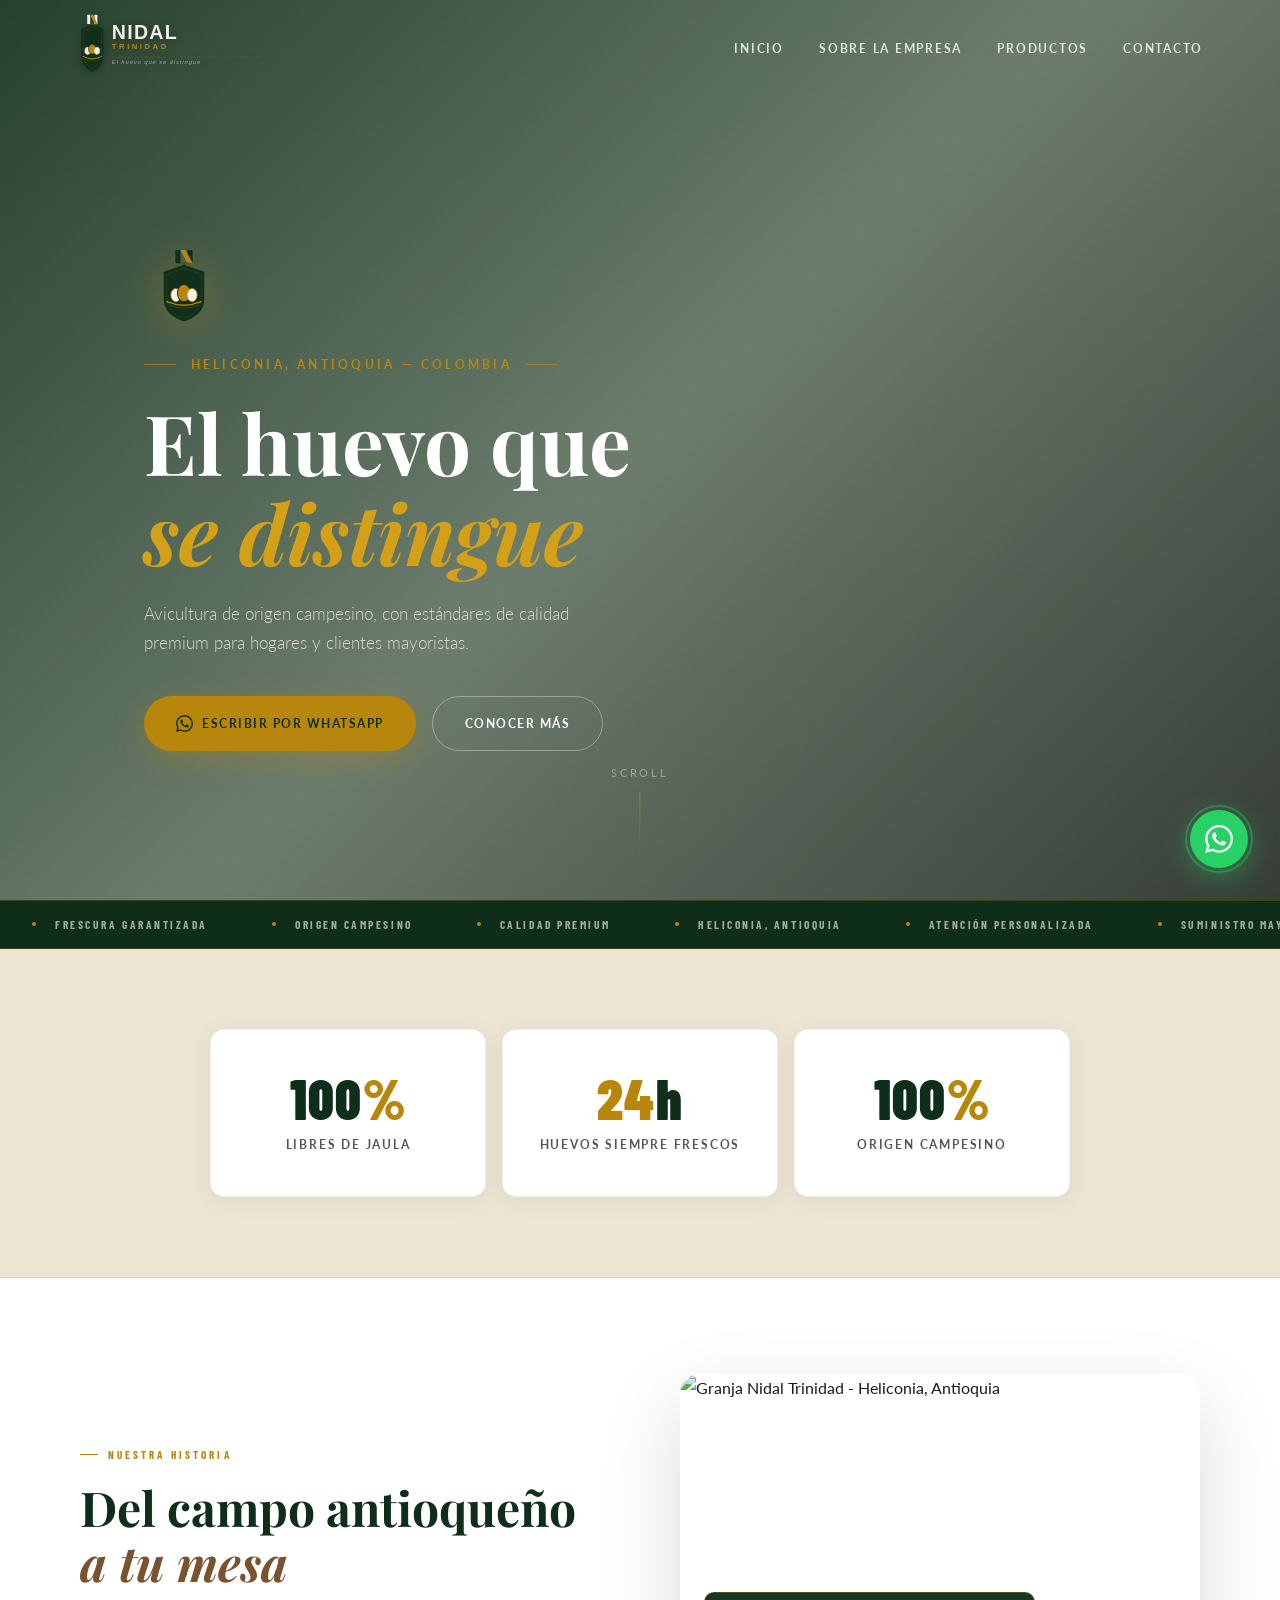
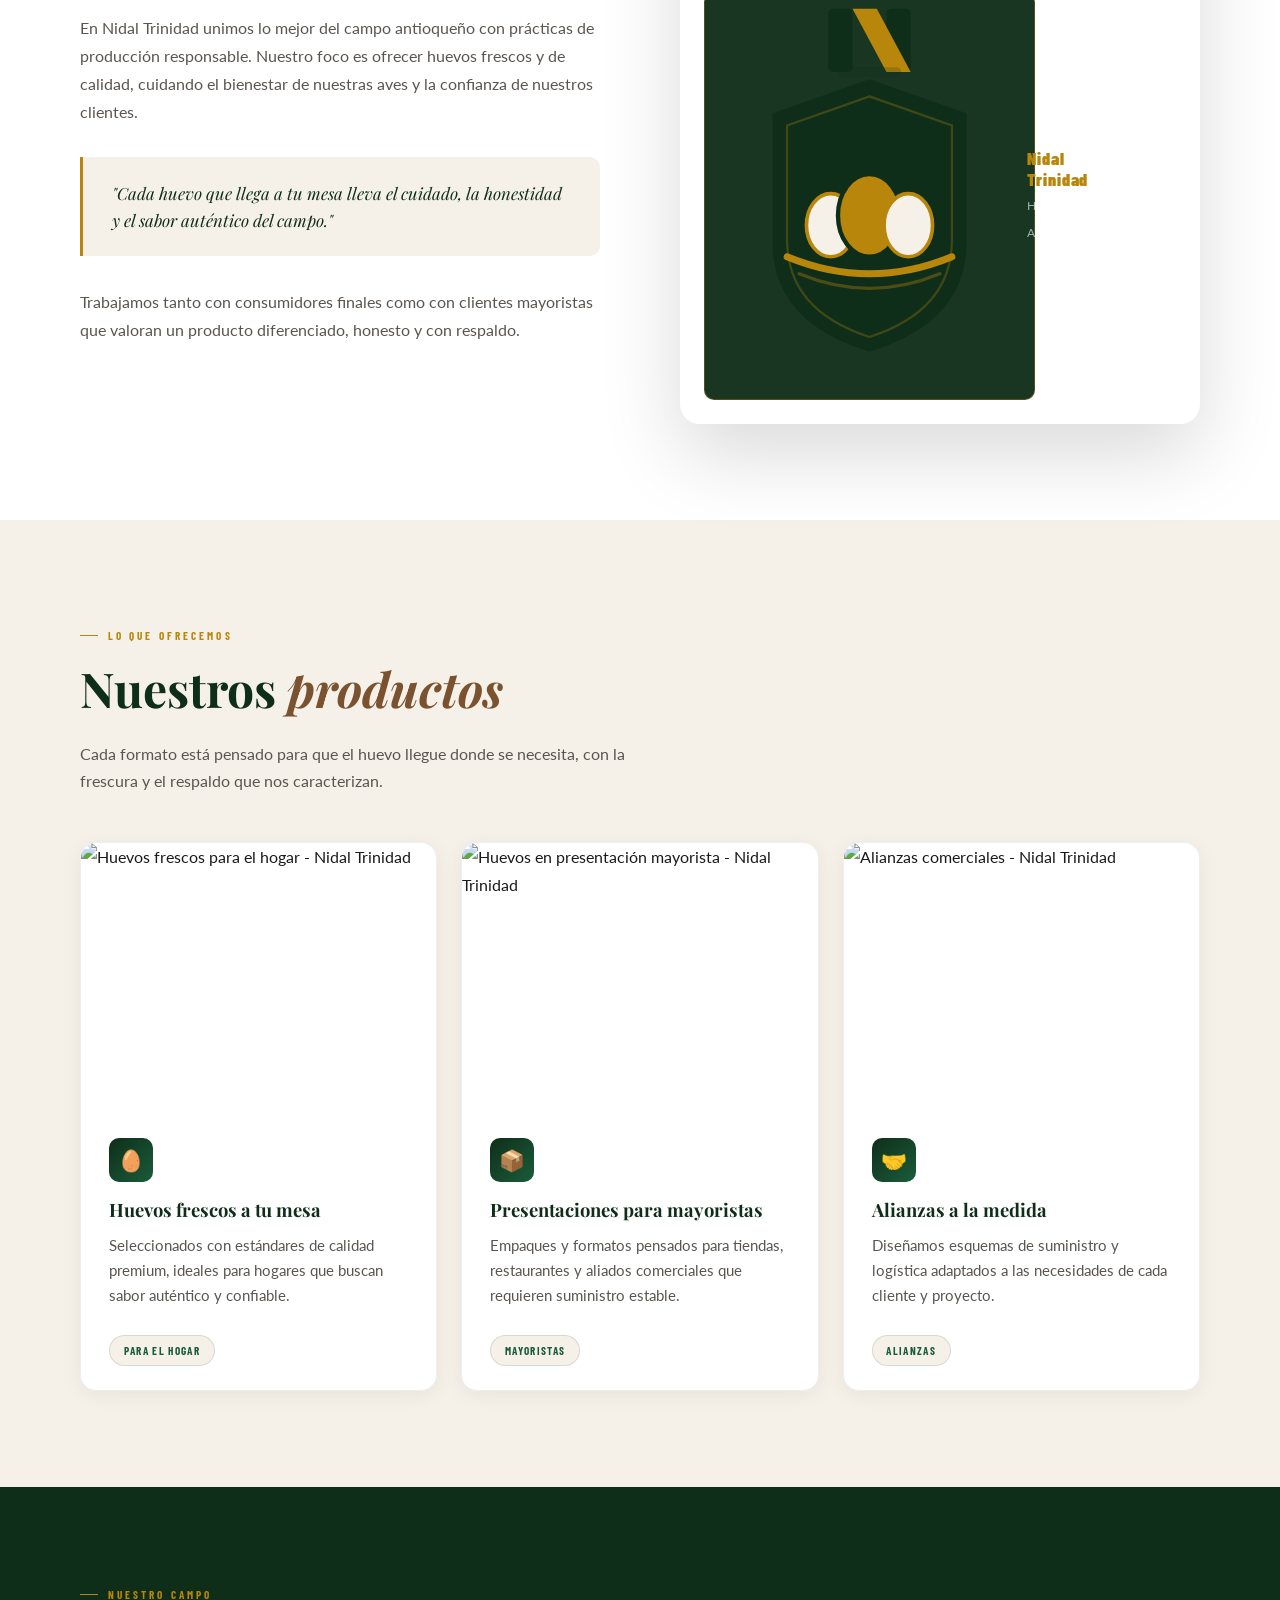
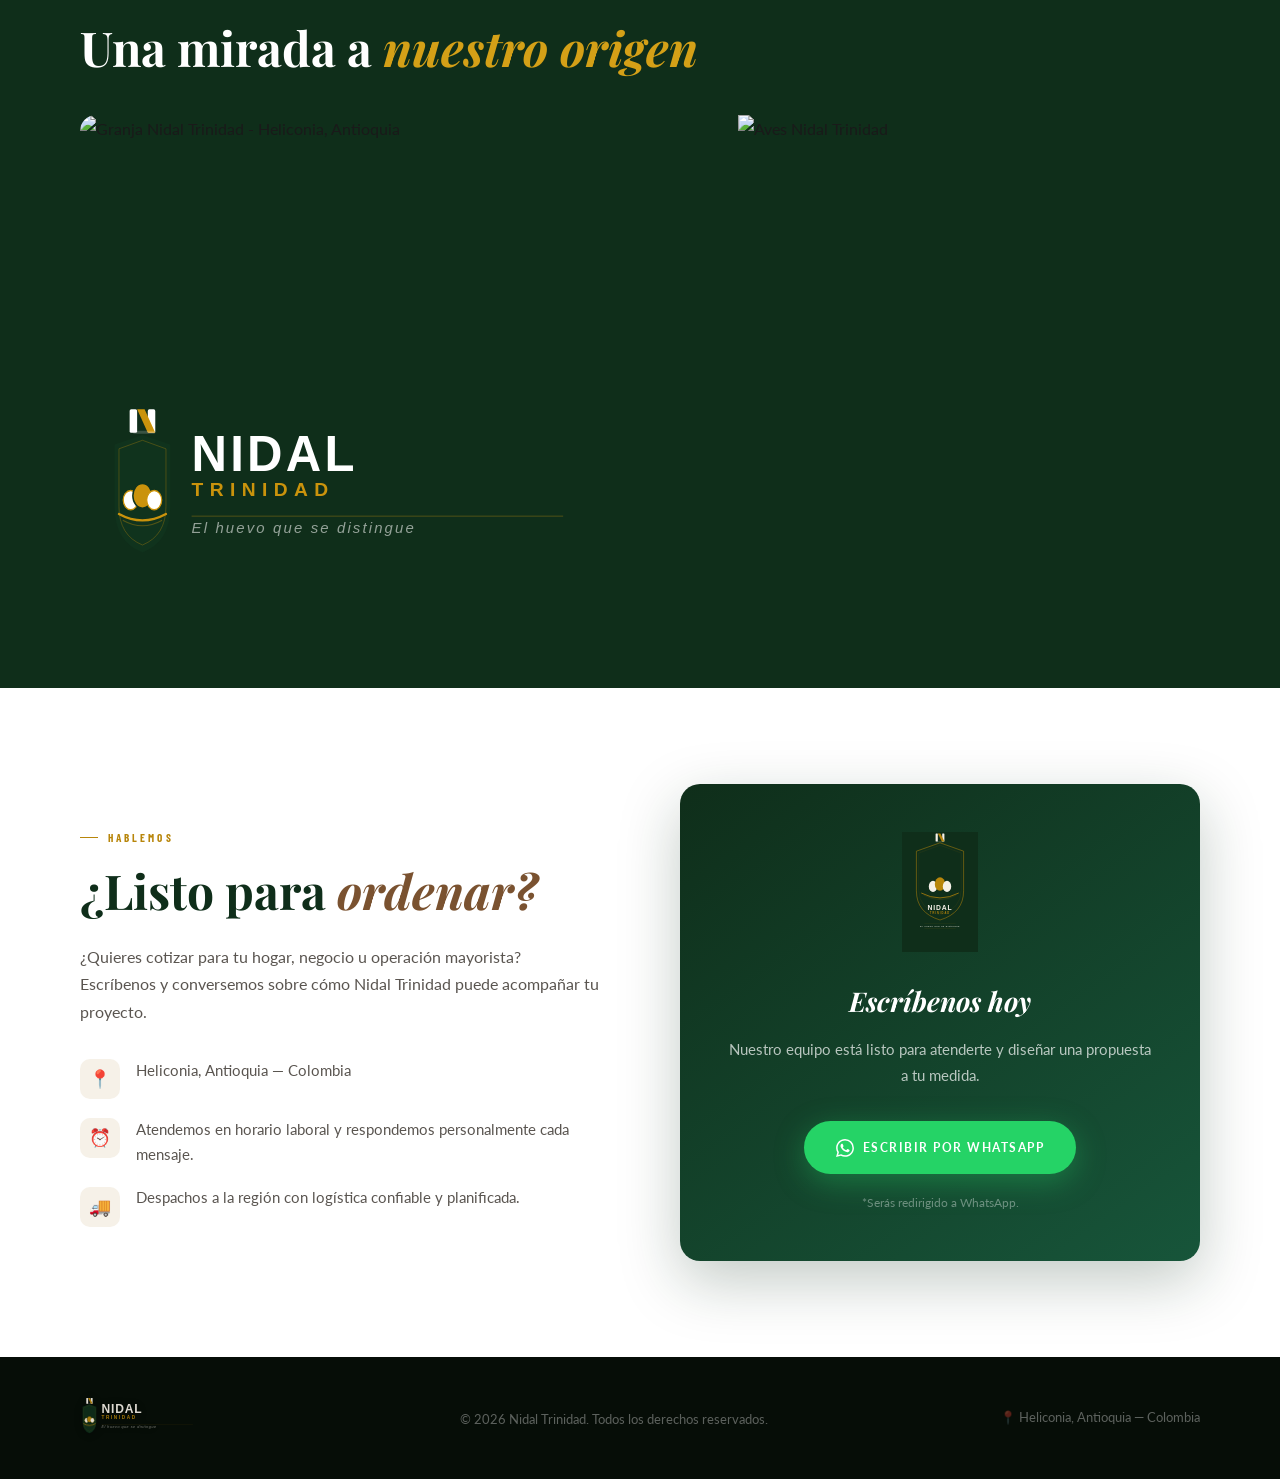
==== index.html @ 1aeda41d "Add files via upload" ====
<!DOCTYPE html>
<html lang="es">
<head>
  <meta charset="UTF-8" />
  <meta name="viewport" content="width=device-width, initial-scale=1.0" />
  <title>Nidal Trinidad — El huevo que se distingue</title>
  <link rel="icon" href="images/favicon.svg" type="image/svg+xml" />
  <link rel="preconnect" href="https://fonts.googleapis.com">
  <link rel="preconnect" href="https://fonts.gstatic.com" crossorigin>
  <link href="https://fonts.googleapis.com/css2?family=Barlow+Condensed:ital,wght@0,400;0,600;0,900;1,400&family=Playfair+Display:ital,wght@0,400;0,600;0,700;1,400;1,600&family=Lato:ital,wght@0,300;0,400;0,700;1,300&display=swap" rel="stylesheet">
  <link rel="stylesheet" href="styles.css" />
</head>
<body>

<!-- MOBILE MENU -->
<div class="mobile-menu" id="mobileMenu">
  <img src="images/logo-nav.svg" alt="Nidal Trinidad" class="mobile-logo" />
  <a href="#inicio" onclick="closeMobile()">Inicio</a>
  <a href="#sobre" onclick="closeMobile()">Nosotros</a>
  <a href="#productos" onclick="closeMobile()">Productos</a>
  <a href="#contacto" onclick="closeMobile()">Contacto</a>
</div>

<!-- NAVBAR -->
<nav class="nav" id="navbar">
  <a href="#inicio" class="logo-link">
    <!-- CAMBIO 1: logo más grande en navbar -->
    <img src="images/logo-nav.svg" alt="Nidal Trinidad" class="logo-img" />
  </a>
  <ul class="nav-links">
    <li><a href="#inicio">Inicio</a></li>
    <li><a href="#sobre">Sobre la empresa</a></li>
    <li><a href="#productos">Productos</a></li>
    <li><a href="#contacto">Contacto</a></li>
  </ul>
  <button class="hamburger" id="hamburger" onclick="toggleMobile()">
    <span></span><span></span><span></span>
  </button>
</nav>

<!-- HERO -->
<section id="inicio" class="hero">
  <div class="hero-bg" id="heroBg"></div>
  <div class="hero-overlay"></div>
  <div class="hero-content">
    <div class="hero-shield">
      <img src="images/logo-icono.svg" alt="Escudo Nidal Trinidad" class="hero-shield-img" />
    </div>
    <div class="hero-eyebrow">
      <span class="eyebrow-line"></span>
      Heliconia, Antioquia — Colombia
      <span class="eyebrow-line"></span>
    </div>
    <h1>El huevo que<br><em>se distingue</em></h1>
    <p>Avicultura de origen campesino, con estándares de calidad premium para hogares y clientes mayoristas.</p>
    <div class="hero-actions">
      <a class="btn-primary" href="https://api.whatsapp.com/send?phone=573052434974&text=Hola%2C%20quiero%20m%C3%A1s%20informaci%C3%B3n%20sobre%20los%20huevos%20de%20Nidal%20Trinidad." target="_blank" rel="noopener noreferrer">
        <svg width="17" height="17" viewBox="0 0 24 24" fill="currentColor" aria-hidden="true"><path d="M17.472 14.382c-.297-.149-1.758-.867-2.03-.967-.273-.099-.471-.148-.67.15-.197.297-.767.966-.94 1.164-.173.199-.347.223-.644.075-.297-.15-1.255-.463-2.39-1.475-.883-.788-1.48-1.761-1.653-2.059-.173-.297-.018-.458.13-.606.134-.133.298-.347.446-.52.149-.174.198-.298.298-.497.099-.198.05-.371-.025-.52-.075-.149-.669-1.612-.916-2.207-.242-.579-.487-.5-.669-.51-.173-.008-.371-.01-.57-.01-.198 0-.52.074-.792.372-.272.297-1.04 1.016-1.04 2.479 0 1.462 1.065 2.875 1.213 3.074.149.198 2.096 3.2 5.077 4.487.709.306 1.262.489 1.694.625.712.227 1.36.195 1.871.118.571-.085 1.758-.719 2.006-1.413.248-.694.248-1.289.173-1.413-.074-.124-.272-.198-.57-.347m-5.421 7.403h-.004a9.87 9.87 0 01-5.031-1.378l-.361-.214-3.741.982.998-3.648-.235-.374a9.86 9.86 0 01-1.51-5.26c.001-5.45 4.436-9.884 9.888-9.884 2.64 0 5.122 1.03 6.988 2.898a9.825 9.825 0 012.893 6.994c-.003 5.45-4.437 9.884-9.885 9.884m8.413-18.297A11.815 11.815 0 0012.05 0C5.495 0 .16 5.335.157 11.892c0 2.096.547 4.142 1.588 5.945L.057 24l6.305-1.654a11.882 11.882 0 005.683 1.448h.005c6.554 0 11.89-5.335 11.893-11.893a11.821 11.821 0 00-3.48-8.413z"/></svg>
        Escribir por WhatsApp
      </a>
      <a class="btn-outline" href="#sobre">Conocer más</a>
    </div>
  </div>
  <div class="scroll-cue">Scroll</div>
</section>

<!-- TICKER -->
<div class="ticker" aria-hidden="true">
  <div class="ticker-track">
    <span class="ticker-item"><span class="dot"></span>Frescura garantizada</span>
    <span class="ticker-item"><span class="dot"></span>Origen campesino</span>
    <span class="ticker-item"><span class="dot"></span>Calidad premium</span>
    <span class="ticker-item"><span class="dot"></span>Heliconia, Antioquia</span>
    <span class="ticker-item"><span class="dot"></span>Atención personalizada</span>
    <span class="ticker-item"><span class="dot"></span>Suministro mayorista</span>
    <span class="ticker-item"><span class="dot"></span>Frescura garantizada</span>
    <span class="ticker-item"><span class="dot"></span>Origen campesino</span>
    <span class="ticker-item"><span class="dot"></span>Calidad premium</span>
    <span class="ticker-item"><span class="dot"></span>Heliconia, Antioquia</span>
    <span class="ticker-item"><span class="dot"></span>Atención personalizada</span>
    <span class="ticker-item"><span class="dot"></span>Suministro mayorista</span>
  </div>
</div>

<!-- STATS: CAMBIO 2 — 24h en el centro, los 100% en los extremos -->
<div class="stats">
  <div class="stats-grid">
    <div class="stat-item reveal">
      <div class="stat-number">100<span>%</span></div>
      <div class="stat-label">Libres de jaula</div>
    </div>
    <div class="stat-item reveal reveal-d2">
      <div class="stat-number"><span class="num" data-target="24">0</span>h</div>
      <div class="stat-label">Huevos siempre frescos</div>
    </div>
    <div class="stat-item reveal reveal-d3">
      <div class="stat-number">100<span>%</span></div>
      <div class="stat-label">Origen campesino</div>
    </div>
  </div>
</div>

<!-- SOBRE -->
<section id="sobre" class="sobre">
  <div class="container sobre-grid">
    <div class="sobre-text reveal">
      <div class="section-label">Nuestra historia</div>
      <h2 class="section-title">Del campo antioqueño<br><em>a tu mesa</em></h2>
      <p>En Nidal Trinidad unimos lo mejor del campo antioqueño con prácticas de producción responsable. Nuestro foco es ofrecer huevos frescos y de calidad, cuidando el bienestar de nuestras aves y la confianza de nuestros clientes.</p>
      <blockquote class="sobre-quote">
        "Cada huevo que llega a tu mesa lleva el cuidado, la honestidad y el sabor auténtico del campo."
      </blockquote>
      <p>Trabajamos tanto con consumidores finales como con clientes mayoristas que valoran un producto diferenciado, honesto y con respaldo.</p>
      <!-- CAMBIO 5: logo monocromo eliminado -->
    </div>
    <div class="sobre-img reveal reveal-d2">
      <img src="images/granja.jpg" alt="Granja Nidal Trinidad - Heliconia, Antioquia" loading="lazy" width="800" height="1000" />
      <!-- CAMBIO 3: badge con escudo pequeño en esquina inferior izquierda -->
      <div class="sobre-badge">
        <img src="images/logo-icono.svg" alt="" aria-hidden="true" class="badge-icon" width="28" height="28" />
        <div>
          <strong>Nidal Trinidad</strong>
          <span>Heliconia, Antioquia</span>
        </div>
      </div>
    </div>
  </div>
</section>

<!-- PRODUCTOS -->
<section id="productos" class="productos">
  <div class="container">
    <div class="section-label reveal">Lo que ofrecemos</div>
    <h2 class="section-title reveal reveal-d1">Nuestros <em>productos</em></h2>
    <p class="section-sub reveal reveal-d2">Cada formato está pensado para que el huevo llegue donde se necesita, con la frescura y el respaldo que nos caracterizan.</p>
    <div class="productos-grid">

      <!-- CAMBIO 6: imagen propia para cada tarjeta -->
      <article class="card reveal reveal-d1">
        <div class="card-img">
          <img src="images/Huevos-frescos-a-tu-mesa.jpg" alt="Huevos frescos para el hogar - Nidal Trinidad" loading="lazy" width="600" height="450" />
        </div>
        <div class="card-body">
          <div class="card-icon">🥚</div>
          <h3>Huevos frescos a tu mesa</h3>
          <p>Seleccionados con estándares de calidad premium, ideales para hogares que buscan sabor auténtico y confiable.</p>
        </div>
        <div class="card-footer">
          <span class="card-tag">Para el hogar</span>
        </div>
      </article>

      <article class="card reveal reveal-d2">
        <div class="card-img">
          <img src="images/presentacion.jpg" alt="Huevos en presentación mayorista - Nidal Trinidad" loading="lazy" width="600" height="450" />
        </div>
        <div class="card-body">
          <div class="card-icon">📦</div>
          <h3>Presentaciones para mayoristas</h3>
          <p>Empaques y formatos pensados para tiendas, restaurantes y aliados comerciales que requieren suministro estable.</p>
        </div>
        <div class="card-footer">
          <span class="card-tag">Mayoristas</span>
        </div>
      </article>

      <article class="card reveal reveal-d3">
        <div class="card-img">
          <img src="images/alianzas-a-la-medida.jpg" alt="Alianzas comerciales - Nidal Trinidad" loading="lazy" width="600" height="450" />
        </div>
        <div class="card-body">
          <div class="card-icon">🤝</div>
          <h3>Alianzas a la medida</h3>
          <p>Diseñamos esquemas de suministro y logística adaptados a las necesidades de cada cliente y proyecto.</p>
        </div>
        <div class="card-footer">
          <span class="card-tag">Alianzas</span>
        </div>
      </article>

    </div>
  </div>
</section>

<!-- GALERÍA: CAMBIO 7 — solo dos imágenes: granja y gallinas -->
<section class="galeria">
  <div class="container">
    <div class="section-label reveal">Nuestro campo</div>
    <h2 class="section-title reveal reveal-d1">Una mirada a <em>nuestro origen</em></h2>
    <div class="galeria-grid galeria-grid--duo">
      <div class="galeria-item reveal">
        <img src="images/granja.jpg" alt="Granja Nidal Trinidad - Heliconia, Antioquia" loading="lazy" width="800" height="600" />
        <div class="galeria-caption">
          <img src="images/logo-nav.svg" alt="Nidal Trinidad" class="galeria-logo" width="140" height="36" />
        </div>
      </div>
      <div class="galeria-item reveal reveal-d2">
        <img src="images/gallinas.jpg" alt="Aves Nidal Trinidad" loading="lazy" width="600" height="600" />
      </div>
    </div>
  </div>
</section>

<!-- CONTACTO -->
<section id="contacto" class="contacto">
  <div class="container contacto-grid">
    <div class="contacto-text reveal">
      <div class="section-label">Hablemos</div>
      <h2 class="section-title">¿Listo para <em>ordenar?</em></h2>
      <p>¿Quieres cotizar para tu hogar, negocio u operación mayorista? Escríbenos y conversemos sobre cómo Nidal Trinidad puede acompañar tu proyecto.</p>
      <div class="contacto-info">
        <div class="info-item">
          <div class="info-icon">📍</div>
          <span>Heliconia, Antioquia — Colombia</span>
        </div>
        <div class="info-item">
          <div class="info-icon">⏰</div>
          <span>Atendemos en horario laboral y respondemos personalmente cada mensaje.</span>
        </div>
        <div class="info-item">
          <div class="info-icon">🚚</div>
          <span>Despachos a la región con logística confiable y planificada.</span>
        </div>
      </div>
    </div>
    <div class="contacto-card reveal reveal-d2">
      <div class="contacto-card-inner">
        <img src="images/logo-negativo.svg" alt="Nidal Trinidad" class="contacto-logo" width="220" height="110" />
        <h3>Escríbenos hoy</h3>
        <p>Nuestro equipo está listo para atenderte y diseñar una propuesta a tu medida.</p>
        <a class="btn-primary btn-wa" href="https://api.whatsapp.com/send?phone=573052434974&text=Hola%2C%20quiero%20m%C3%A1s%20informaci%C3%B3n%20sobre%20los%20huevos%20de%20Nidal%20Trinidad." target="_blank" rel="noopener noreferrer">
          <svg width="18" height="18" viewBox="0 0 24 24" fill="currentColor" aria-hidden="true"><path d="M17.472 14.382c-.297-.149-1.758-.867-2.03-.967-.273-.099-.471-.148-.67.15-.197.297-.767.966-.94 1.164-.173.199-.347.223-.644.075-.297-.15-1.255-.463-2.39-1.475-.883-.788-1.48-1.761-1.653-2.059-.173-.297-.018-.458.13-.606.134-.133.298-.347.446-.52.149-.174.198-.298.298-.497.099-.198.05-.371-.025-.52-.075-.149-.669-1.612-.916-2.207-.242-.579-.487-.5-.669-.51-.173-.008-.371-.01-.57-.01-.198 0-.52.074-.792.372-.272.297-1.04 1.016-1.04 2.479 0 1.462 1.065 2.875 1.213 3.074.149.198 2.096 3.2 5.077 4.487.709.306 1.262.489 1.694.625.712.227 1.36.195 1.871.118.571-.085 1.758-.719 2.006-1.413.248-.694.248-1.289.173-1.413-.074-.124-.272-.198-.57-.347m-5.421 7.403h-.004a9.87 9.87 0 01-5.031-1.378l-.361-.214-3.741.982.998-3.648-.235-.374a9.86 9.86 0 01-1.51-5.26c.001-5.45 4.436-9.884 9.888-9.884 2.64 0 5.122 1.03 6.988 2.898a9.825 9.825 0 012.893 6.994c-.003 5.45-4.437 9.884-9.885 9.884m8.413-18.297A11.815 11.815 0 0012.05 0C5.495 0 .16 5.335.157 11.892c0 2.096.547 4.142 1.588 5.945L.057 24l6.305-1.654a11.882 11.882 0 005.683 1.448h.005c6.554 0 11.89-5.335 11.893-11.893a11.821 11.821 0 00-3.48-8.413z"/></svg>
          Escribir por WhatsApp
        </a>
        <small>*Serás redirigido a WhatsApp.</small>
      </div>
    </div>
  </div>
</section>

<!-- FOOTER -->
<footer class="footer">
  <div class="footer-inner">
    <div class="footer-brand">
      <img src="images/logo-nav.svg" alt="Nidal Trinidad" class="footer-logo-img" width="140" height="42" />
    </div>
    <div class="footer-mid">
      <span class="footer-copy">© 2026 Nidal Trinidad. Todos los derechos reservados.</span>
    </div>
    <span class="footer-loc">📍 Heliconia, Antioquia — Colombia</span>
  </div>
</footer>

<!-- FLOATING WHATSAPP -->
<a class="wa-float" href="https://api.whatsapp.com/send?phone=573052434974&text=Hola%2C%20quiero%20m%C3%A1s%20informaci%C3%B3n%20sobre%20los%20huevos%20de%20Nidal%20Trinidad." target="_blank" rel="noopener noreferrer" aria-label="Contactar por WhatsApp">
  <svg viewBox="0 0 24 24" fill="white" aria-hidden="true"><path d="M17.472 14.382c-.297-.149-1.758-.867-2.03-.967-.273-.099-.471-.148-.67.15-.197.297-.767.966-.94 1.164-.173.199-.347.223-.644.075-.297-.15-1.255-.463-2.39-1.475-.883-.788-1.48-1.761-1.653-2.059-.173-.297-.018-.458.13-.606.134-.133.298-.347.446-.52.149-.174.198-.298.298-.497.099-.198.05-.371-.025-.52-.075-.149-.669-1.612-.916-2.207-.242-.579-.487-.5-.669-.51-.173-.008-.371-.01-.57-.01-.198 0-.52.074-.792.372-.272.297-1.04 1.016-1.04 2.479 0 1.462 1.065 2.875 1.213 3.074.149.198 2.096 3.2 5.077 4.487.709.306 1.262.489 1.694.625.712.227 1.36.195 1.871.118.571-.085 1.758-.719 2.006-1.413.248-.694.248-1.289.173-1.413-.074-.124-.272-.198-.57-.347m-5.421 7.403h-.004a9.87 9.87 0 01-5.031-1.378l-.361-.214-3.741.982.998-3.648-.235-.374a9.86 9.86 0 01-1.51-5.26c.001-5.45 4.436-9.884 9.888-9.884 2.64 0 5.122 1.03 6.988 2.898a9.825 9.825 0 012.893 6.994c-.003 5.45-4.437 9.884-9.885 9.884m8.413-18.297A11.815 11.815 0 0012.05 0C5.495 0 .16 5.335.157 11.892c0 2.096.547 4.142 1.588 5.945L.057 24l6.305-1.654a11.882 11.882 0 005.683 1.448h.005c6.554 0 11.89-5.335 11.893-11.893a11.821 11.821 0 00-3.48-8.413z"/></svg>
</a>

<script>
  /* ——— NAVBAR SCROLL ——— */
  const navbar = document.getElementById('navbar');
  window.addEventListener('scroll', () => {
    navbar.classList.toggle('scrolled', window.scrollY > 60);
  }, { passive: true });

  /* ——— PARALLAX HERO ——— */
  const heroBg = document.getElementById('heroBg');
  window.addEventListener('scroll', () => {
    if (window.scrollY < window.innerHeight * 1.2) {
      heroBg.style.transform = `scale(1.1) translateY(${window.scrollY * 0.22}px)`;
    }
  }, { passive: true });

  /* ——— MOBILE MENU ——— */
  const hamburger = document.getElementById('hamburger');
  const mobileMenu = document.getElementById('mobileMenu');
  function toggleMobile() {
    const open = mobileMenu.classList.toggle('open');
    hamburger.classList.toggle('active', open);
    document.body.style.overflow = open ? 'hidden' : '';
  }
  function closeMobile() {
    mobileMenu.classList.remove('open');
    hamburger.classList.remove('active');
    document.body.style.overflow = '';
  }

  /* ——— SCROLL REVEAL ——— */
  const io = new IntersectionObserver(entries => {
    entries.forEach(e => { if (e.isIntersecting) e.target.classList.add('visible'); });
  }, { threshold: 0.1 });
  document.querySelectorAll('.reveal').forEach(el => io.observe(el));

  /* ——— COUNTER ANIMATION ——— */
  function countUp(el) {
    const target = +el.dataset.target;
    const dur = 1600;
    let t0 = null;
    const tick = ts => {
      if (!t0) t0 = ts;
      const p = Math.min((ts - t0) / dur, 1);
      const ease = 1 - Math.pow(1 - p, 3);
      el.textContent = Math.floor(ease * target).toLocaleString('es-CO');
      if (p < 1) requestAnimationFrame(tick);
    };
    requestAnimationFrame(tick);
  }
  const statObs = new IntersectionObserver(entries => {
    entries.forEach(e => {
      if (e.isIntersecting) { countUp(e.target); statObs.unobserve(e.target); }
    });
  }, { threshold: 0.5 });
  document.querySelectorAll('.num[data-target]').forEach(el => statObs.observe(el));
</script>

</body>
</html>
---- styles.css ----
/* =============================================
   NIDAL TRINIDAD — styles.css
   "Premium Campesino" — Identidad de marca
   ============================================= */

/* ——— VARIABLES ——— */
:root {
  --verde:        #0f2e1a;
  --verde-med:    #1a5c3a;
  --verde-claro:  #2d7a50;
  --dorado:       #b8860b;
  --dorado-claro: #d4a017;
  --crema:        #f6f1e8;
  --crema-med:    #ede5d4;
  --tierra:       #7a5230;
  --texto:        #1a1a1a;
  --texto-soft:   #5a5550;
  --blanco:       #ffffff;
  --radius:       14px;
  --ease:         cubic-bezier(0.25, 0.46, 0.45, 0.94);
  --trans:        all 0.4s var(--ease);
}

/* ——— RESET ——— */
*, *::before, *::after { margin: 0; padding: 0; box-sizing: border-box; }
html { scroll-behavior: smooth; }

body {
  font-family: 'Lato', sans-serif;
  background: var(--crema);
  color: var(--texto);
  line-height: 1.7;
  overflow-x: hidden;
}

/* Grain texture overlay */
body::before {
  content: '';
  position: fixed;
  inset: 0;
  pointer-events: none;
  z-index: 9999;
  opacity: 0.025;
  background-image: url("data:image/svg+xml,%3Csvg viewBox='0 0 512 512' xmlns='http://www.w3.org/2000/svg'%3E%3Cfilter id='n'%3E%3CfeTurbulence type='fractalNoise' baseFrequency='0.75' numOctaves='4' stitchTiles='stitch'/%3E%3C/filter%3E%3Crect width='100%25' height='100%25' filter='url(%23n)'/%3E%3C/svg%3E");
  background-size: 180px;
}

/* =============================================
   NAVBAR
   ============================================= */
.nav {
  position: fixed;
  top: 0; left: 0; right: 0;
  z-index: 1000;
  display: flex;
  align-items: center;
  justify-content: space-between;
  padding: 0.8rem 6%;
  transition: var(--trans);
}

.nav.scrolled {
  background: rgba(12, 35, 20, 0.97);
  backdrop-filter: blur(18px);
  box-shadow: 0 4px 40px rgba(0, 0, 0, 0.3);
}

/* Logo en navbar */
.logo-link {
  display: flex;
  align-items: center;
  text-decoration: none;
  flex-shrink: 0;
}

.logo-img {
  height: 68px;
  min-height: 68px;
  min-width: 80px;
  width: auto;
  display: block;
  /* Forzar visibilidad máxima en nav oscuro */
  filter: drop-shadow(0 1px 4px rgba(0,0,0,0.35));
}

.nav-links {
  list-style: none;
  display: flex;
  gap: 2.2rem;
}

.nav-links a {
  color: rgba(255, 255, 255, 0.82);
  text-decoration: none;
  font-size: 0.78rem;
  font-weight: 700;
  text-transform: uppercase;
  letter-spacing: 0.14em;
  transition: color 0.3s;
  position: relative;
}

.nav-links a::after {
  content: '';
  position: absolute;
  bottom: -4px; left: 0;
  width: 0; height: 1px;
  background: var(--dorado);
  transition: width 0.3s var(--ease);
}

.nav-links a:hover { color: var(--dorado); }
.nav-links a:hover::after { width: 100%; }

/* Hamburger */
.hamburger {
  display: none;
  flex-direction: column;
  gap: 5px;
  cursor: pointer;
  background: none;
  border: none;
  padding: 4px;
}

.hamburger span {
  display: block;
  width: 24px; height: 2px;
  background: var(--blanco);
  transition: var(--trans);
  border-radius: 2px;
}

.hamburger.active span:nth-child(1) { transform: translateY(7px) rotate(45deg); }
.hamburger.active span:nth-child(2) { opacity: 0; transform: scaleX(0); }
.hamburger.active span:nth-child(3) { transform: translateY(-7px) rotate(-45deg); }

/* Mobile menu */
.mobile-menu {
  display: none;
  position: fixed;
  inset: 0;
  background: var(--verde);
  z-index: 999;
  flex-direction: column;
  align-items: center;
  justify-content: center;
  gap: 2.5rem;
  opacity: 0;
  pointer-events: none;
  transition: opacity 0.4s;
}

.mobile-menu.open {
  opacity: 1;
  pointer-events: all;
}

.mobile-logo {
  height: 56px;
  min-height: 56px;
  min-width: 80px;
  width: auto;
  margin-bottom: 1rem;
}

.mobile-menu a {
  font-family: 'Playfair Display', serif;
  font-size: 2rem;
  color: var(--blanco);
  text-decoration: none;
  font-style: italic;
  transition: color 0.3s;
}

.mobile-menu a:hover { color: var(--dorado); }

/* =============================================
   HERO
   ============================================= */
.hero {
  position: relative;
  min-height: 100vh;
  display: flex;
  align-items: center;
  overflow: hidden;
}

/* Foto real de la granja como fondo del hero */
.hero-bg {
  position: absolute;
  inset: 0;
  background-image: url('images/granja.jpg');
  background-size: cover;
  background-position: center 30%;
  transform: scale(1.1);
  will-change: transform;
}

.hero-overlay {
  position: absolute;
  inset: 0;
  background: linear-gradient(
    135deg,
    rgba(15, 46, 26, 0.91) 0%,
    rgba(15, 46, 26, 0.60) 50%,
    rgba(5, 15, 9, 0.80) 100%
  );
}

.hero-content {
  position: relative;
  z-index: 2;
  max-width: 700px;
  padding: 0 6%;
  margin-top: 100px;
}

/* Escudo/icono flotante en el hero */
.hero-shield {
  margin-bottom: 1.2rem;
  opacity: 0;
  animation: fadeUp 0.7s 0.2s var(--ease) forwards;
}

.hero-shield-img {
  height: 80px;
  min-height: 80px;
  min-width: 80px;
  width: auto;
  filter: drop-shadow(0 4px 20px rgba(184,134,11,0.4));
}

.hero-eyebrow {
  display: flex;
  align-items: center;
  gap: 0.9rem;
  font-size: 0.72rem;
  font-weight: 700;
  text-transform: uppercase;
  letter-spacing: 0.28em;
  color: var(--dorado);
  margin-bottom: 1.4rem;
  opacity: 0;
  animation: fadeUp 0.8s 0.4s var(--ease) forwards;
}

.eyebrow-line {
  flex: 1;
  max-width: 32px;
  height: 1px;
  background: var(--dorado);
  opacity: 0.7;
}

.hero h1 {
  font-family: 'Playfair Display', serif;
  font-size: clamp(2.8rem, 6.5vw, 5.2rem);
  line-height: 1.08;
  color: var(--blanco);
  margin-bottom: 1.4rem;
  opacity: 0;
  animation: fadeUp 0.8s 0.55s var(--ease) forwards;
}

.hero h1 em {
  font-style: italic;
  color: var(--dorado-claro);
}

.hero p {
  font-size: 1.08rem;
  font-weight: 300;
  color: rgba(246, 241, 232, 0.82);
  max-width: 480px;
  margin-bottom: 2.4rem;
  opacity: 0;
  animation: fadeUp 0.8s 0.7s var(--ease) forwards;
}

.hero-actions {
  display: flex;
  gap: 1rem;
  flex-wrap: wrap;
  opacity: 0;
  animation: fadeUp 0.8s 0.88s var(--ease) forwards;
}

.scroll-cue {
  position: absolute;
  bottom: 2.5rem;
  left: 50%;
  transform: translateX(-50%);
  display: flex;
  flex-direction: column;
  align-items: center;
  gap: 0.6rem;
  font-size: 0.68rem;
  letter-spacing: 0.25em;
  text-transform: uppercase;
  color: rgba(255, 255, 255, 0.4);
  opacity: 0;
  animation: fadeIn 1s 1.6s forwards;
}

.scroll-cue::after {
  content: '';
  width: 1px;
  height: 68px;
  background: linear-gradient(to bottom, rgba(184,134,11,0.7), transparent);
  animation: scrollLine 2s ease-in-out infinite;
}

/* =============================================
   BUTTONS
   ============================================= */
.btn-primary {
  display: inline-flex;
  align-items: center;
  gap: 0.55rem;
  padding: 1rem 2rem;
  border-radius: 999px;
  background: var(--dorado);
  color: var(--verde);
  text-decoration: none;
  font-weight: 700;
  font-size: 0.78rem;
  text-transform: uppercase;
  letter-spacing: 0.12em;
  box-shadow: 0 8px 30px rgba(184,134,11,0.35);
  transition: var(--trans);
}

.btn-primary:hover {
  background: var(--dorado-claro);
  transform: translateY(-3px);
  box-shadow: 0 14px 40px rgba(184,134,11,0.45);
}

.btn-outline {
  display: inline-flex;
  align-items: center;
  gap: 0.55rem;
  padding: 1rem 2rem;
  border-radius: 999px;
  background: transparent;
  color: var(--blanco);
  text-decoration: none;
  font-weight: 700;
  font-size: 0.78rem;
  text-transform: uppercase;
  letter-spacing: 0.12em;
  border: 1.5px solid rgba(255,255,255,0.35);
  transition: var(--trans);
}

.btn-outline:hover {
  border-color: var(--dorado);
  color: var(--dorado);
  transform: translateY(-3px);
}

.btn-wa {
  background: #25D366;
  color: #fff;
  box-shadow: 0 8px 30px rgba(37,211,102,0.35);
}
.btn-wa:hover {
  background: #1ebe5a;
  color: #fff;
  box-shadow: 0 14px 40px rgba(37,211,102,0.45);
}

/* =============================================
   TICKER
   ============================================= */
.ticker {
  background: var(--verde);
  padding: 0.85rem 0;
  overflow: hidden;
  border-top: 1px solid rgba(184,134,11,0.25);
  border-bottom: 1px solid rgba(184,134,11,0.25);
}

.ticker-track {
  display: flex;
  white-space: nowrap;
  animation: ticker 30s linear infinite;
}

.ticker-item {
  display: inline-flex;
  align-items: center;
  gap: 1.2rem;
  padding: 0 2rem;
  font-size: 0.72rem;
  font-weight: 700;
  text-transform: uppercase;
  letter-spacing: 0.22em;
  color: rgba(255,255,255,0.6);
  font-family: 'Barlow Condensed', sans-serif;
}

.ticker-item .dot {
  width: 4px; height: 4px;
  border-radius: 50%;
  background: var(--dorado);
  flex-shrink: 0;
}

/* =============================================
   STATS
   ============================================= */
.stats {
  background: var(--crema-med);
  padding: 5rem 6%;
  border-bottom: 1px solid rgba(15,46,26,0.09);
}

.stats-grid {
  max-width: 860px;
  margin: 0 auto;
  display: grid;
  grid-template-columns: repeat(3, 1fr);
  gap: 1rem;
}

.stat-item {
  text-align: center;
  padding: 2.5rem 1.5rem;
  border-radius: var(--radius);
  background: var(--blanco);
  box-shadow: 0 4px 24px rgba(0,0,0,0.06);
  border: 1px solid rgba(15,46,26,0.07);
}

.stat-number {
  font-family: 'Barlow Condensed', sans-serif;
  font-size: 3.5rem;
  font-weight: 900;
  color: var(--verde);
  line-height: 1;
  margin-bottom: 0.6rem;
  letter-spacing: 0.02em;
}

.stat-number span { color: var(--dorado); }

.stat-label {
  font-size: 0.75rem;
  font-weight: 700;
  text-transform: uppercase;
  letter-spacing: 0.15em;
  color: var(--texto-soft);
}

/* =============================================
   SECTION SHARED
   ============================================= */
section { padding: 6rem 6%; }
.container { max-width: 1120px; margin: 0 auto; }

.section-label {
  display: inline-flex;
  align-items: center;
  gap: 0.6rem;
  font-size: 0.7rem;
  font-weight: 700;
  text-transform: uppercase;
  letter-spacing: 0.28em;
  color: var(--dorado);
  margin-bottom: 1rem;
  font-family: 'Barlow Condensed', sans-serif;
}

.section-label::before {
  content: '';
  width: 18px; height: 1px;
  background: var(--dorado);
}

.section-title {
  font-family: 'Playfair Display', serif;
  font-size: clamp(2rem, 4vw, 3rem);
  color: var(--verde);
  line-height: 1.15;
  margin-bottom: 1.5rem;
}

.section-title em {
  font-style: italic;
  color: var(--tierra);
}

.section-sub {
  color: var(--texto-soft);
  font-size: 1rem;
  max-width: 560px;
  margin-bottom: 3rem;
}

/* =============================================
   SOBRE
   ============================================= */
.sobre { background: var(--blanco); }

.sobre-grid {
  display: grid;
  grid-template-columns: 1fr 1fr;
  gap: 5rem;
  align-items: center;
}

.sobre-text p {
  color: var(--texto-soft);
  margin-bottom: 1.2rem;
  font-size: 1.02rem;
}

.sobre-quote {
  margin: 2rem 0;
  padding: 1.4rem 1.8rem;
  border-left: 3px solid var(--dorado);
  background: var(--crema);
  font-family: 'Playfair Display', serif;
  font-style: italic;
  font-size: 1.05rem;
  color: var(--verde);
  border-radius: 0 10px 10px 0;
  line-height: 1.6;
}

/* Logo monocromo en sección sobre */
.sobre-logo-wrap {
  margin-top: 2.5rem;
  padding-top: 2rem;
  border-top: 1px solid rgba(15,46,26,0.1);
  display: none;
}

.sobre-logo {
  height: 70px;
  min-height: 70px;
  min-width: 160px;
  width: auto;
  opacity: 0.55;
  transition: opacity 0.3s;
}

.sobre-logo:hover { opacity: 0.85; }

.sobre-img {
  position: relative;
  border-radius: 20px;
  overflow: hidden;
  aspect-ratio: 4 / 5;
  box-shadow: 0 30px 80px rgba(0,0,0,0.15);
}

.sobre-img img {
  width: 100%; height: 100%;
  object-fit: cover;
  transition: transform 0.9s var(--ease);
  display: block;
}

.sobre-img:hover img { transform: scale(1.04); }

.sobre-badge {
  position: absolute;
  bottom: 1.5rem; left: 1.5rem;
  background: rgba(15, 46, 26, 0.96);
  backdrop-filter: blur(8px);
  color: var(--blanco);
  padding: 0.7rem 1.2rem;
  border-radius: 10px;
  border: 1px solid rgba(184,134,11,0.35);
  display: flex;
  align-items: center;
  gap: 0.75rem;
}

.badge-icon {
  height: 26px;
  min-height: 26px;
  min-width: 26px;
  width: auto;
  flex-shrink: 0;
}

.sobre-badge strong {
  display: block;
  font-family: 'Barlow Condensed', sans-serif;
  font-size: 1.1rem;
  color: var(--dorado);
  font-weight: 900;
  letter-spacing: 0.05em;
  line-height: 1.2;
}

.sobre-badge span {
  font-size: 0.72rem;
  color: rgba(255,255,255,0.6);
  text-transform: uppercase;
  letter-spacing: 0.1em;
}

/* =============================================
   PRODUCTOS
   ============================================= */
.productos { background: var(--crema); }

.productos-grid {
  display: grid;
  grid-template-columns: repeat(3, 1fr);
  gap: 1.5rem;
}

.card {
  background: var(--blanco);
  border-radius: 16px;
  overflow: hidden;
  box-shadow: 0 4px 20px rgba(0,0,0,0.06);
  border: 1px solid rgba(15,46,26,0.07);
  transition: var(--trans);
  display: flex;
  flex-direction: column;
}

.card:hover {
  transform: translateY(-7px);
  box-shadow: 0 24px 60px rgba(0,0,0,0.13);
}

.card-img {
  aspect-ratio: 4 / 3;
  overflow: hidden;
}

.card-img img {
  width: 100%; height: 100%;
  object-fit: cover;
  display: block;
  transition: transform 0.7s var(--ease);
}

.card:hover .card-img img { transform: scale(1.06); }

.card-body {
  padding: 1.75rem 1.75rem 0.5rem;
  flex: 1;
}

.card-icon {
  width: 44px; height: 44px;
  border-radius: 10px;
  background: linear-gradient(135deg, var(--verde), var(--verde-med));
  display: flex;
  align-items: center;
  justify-content: center;
  font-size: 1.3rem;
  margin-bottom: 1rem;
}

.card-body h3 {
  font-family: 'Playfair Display', serif;
  font-size: 1.15rem;
  color: var(--verde);
  margin-bottom: 0.7rem;
  line-height: 1.3;
}

.card-body p {
  color: var(--texto-soft);
  font-size: 0.92rem;
  line-height: 1.7;
}

.card-footer {
  padding: 1.2rem 1.75rem 1.5rem;
}

.card-tag {
  display: inline-block;
  padding: 0.3rem 0.85rem;
  background: var(--crema);
  color: var(--verde-med);
  border-radius: 999px;
  font-size: 0.7rem;
  font-weight: 700;
  text-transform: uppercase;
  letter-spacing: 0.12em;
  border: 1px solid rgba(15,46,26,0.12);
  font-family: 'Barlow Condensed', sans-serif;
}

/* =============================================
   GALERÍA
   ============================================= */
.galeria {
  background: var(--verde);
  padding: 5.5rem 6%;
}

.galeria .section-label { color: var(--dorado); }
.galeria .section-title { color: var(--blanco); }
.galeria .section-title em { color: var(--dorado-claro); }

.galeria-grid {
  display: grid;
  grid-template-columns: 2fr 1fr 1fr;
  grid-template-rows: 1fr 1fr;
  gap: 0.75rem;
  margin-top: 2.5rem;
  border-radius: 16px;
  overflow: hidden;
}

.galeria-item {
  overflow: hidden;
  cursor: pointer;
  min-height: 180px;
  position: relative;
}

.galeria-main {
  grid-row: 1 / 3;
}

.galeria-item img {
  width: 100%; height: 100%;
  object-fit: cover;
  display: block;
  transition: transform 0.7s var(--ease);
}

.galeria-item:hover img { transform: scale(1.06); }

/* Caption sobre la foto principal de la granja */
.galeria-caption {
  position: absolute;
  bottom: 0; left: 0; right: 0;
  padding: 2rem 1.5rem 1.5rem;
  background: linear-gradient(to top, rgba(15,46,26,0.85), transparent);
  display: flex;
  align-items: flex-end;
}

.galeria-logo {
  height: 40px;
  min-height: 40px;
  min-width: 120px;
  width: auto;
  filter: brightness(1.1);
}
/* Galería de dos columnas (granja + gallinas) */
.galeria-grid--duo {
  grid-template-columns: 1.4fr 1fr;
  grid-template-rows: 1fr;
}
.galeria-grid--duo .galeria-item {
  min-height: 380px;
}


/* =============================================
   CONTACTO
   ============================================= */
.contacto { background: var(--blanco); }

.contacto-grid {
  display: grid;
  grid-template-columns: 1fr 1fr;
  gap: 5rem;
  align-items: center;
}

.contacto-text p {
  color: var(--texto-soft);
  font-size: 1.02rem;
  margin-bottom: 1rem;
}

.contacto-info {
  margin-top: 2rem;
  display: flex;
  flex-direction: column;
  gap: 1.1rem;
}

.info-item {
  display: flex;
  align-items: flex-start;
  gap: 1rem;
  color: var(--texto-soft);
  font-size: 0.93rem;
}

.info-icon {
  width: 40px; height: 40px;
  flex-shrink: 0;
  border-radius: 10px;
  background: var(--crema);
  display: flex;
  align-items: center;
  justify-content: center;
  font-size: 1.1rem;
  margin-top: 0.1rem;
}

.contacto-card {
  border-radius: 20px;
  overflow: hidden;
  background: linear-gradient(145deg, var(--verde), #17553a);
  box-shadow: 0 20px 60px rgba(15,46,26,0.25);
}

.contacto-card-inner {
  padding: 3rem;
  text-align: center;
}

/* Logo negativo en la tarjeta de contacto */
.contacto-logo {
  height: 120px;
  min-height: 120px;
  min-width: 200px;
  width: auto;
  margin-bottom: 1.2rem;
  /* El logo negativo tiene background verde oscuro incluido - lo recortamos */


}

.contacto-card-inner h3 {
  font-family: 'Playfair Display', serif;
  font-size: 1.7rem;
  font-style: italic;
  color: var(--blanco);
  margin-bottom: 0.8rem;
}

.contacto-card-inner p {
  color: rgba(255,255,255,0.7);
  font-size: 0.95rem;
  margin-bottom: 2rem;
}

.contacto-card-inner small {
  display: block;
  margin-top: 1.2rem;
  font-size: 0.72rem;
  color: rgba(255,255,255,0.38);
}

/* =============================================
   FOOTER
   ============================================= */
.footer {
  background: #060d07;
  padding: 2.5rem 6%;
}

.footer-inner {
  max-width: 1120px;
  margin: 0 auto;
  display: flex;
  justify-content: space-between;
  align-items: center;
  flex-wrap: wrap;
  gap: 1.2rem;
}

.footer-brand { display: flex; align-items: center; }

.footer-logo-img {
  height: 42px;
  min-height: 42px;
  min-width: 100px;
  width: auto;
  opacity: 0.9;
  filter: drop-shadow(0 1px 4px rgba(0,0,0,0.4));
}

.footer-copy,
.footer-loc {
  font-size: 0.8rem;
  color: rgba(255,255,255,0.35);
}

.footer-mid { text-align: center; }

/* =============================================
   FLOATING WHATSAPP
   ============================================= */
.wa-float {
  position: fixed;
  bottom: 2rem; right: 2rem;
  z-index: 998;
  width: 58px; height: 58px;
  border-radius: 50%;
  background: #25D366;
  display: flex;
  align-items: center;
  justify-content: center;
  text-decoration: none;
  box-shadow: 0 8px 30px rgba(37,211,102,0.45);
  transition: var(--trans);
}

.wa-float:hover {
  transform: scale(1.12);
  box-shadow: 0 14px 45px rgba(37,211,102,0.6);
}

.wa-float::before {
  content: '';
  position: absolute;
  inset: -5px;
  border-radius: 50%;
  border: 2px solid rgba(37,211,102,0.4);
  animation: pulse 2.2s ease-out infinite;
}

.wa-float svg { width: 28px; height: 28px; }

/* =============================================
   SCROLL REVEAL
   ============================================= */
.reveal {
  opacity: 0;
  transform: translateY(28px);
  transition: opacity 0.7s var(--ease), transform 0.7s var(--ease);
}

.reveal.visible { opacity: 1; transform: translateY(0); }
.reveal-d1 { transition-delay: 0.1s; }
.reveal-d2 { transition-delay: 0.2s; }
.reveal-d3 { transition-delay: 0.32s; }
.reveal-d4 { transition-delay: 0.44s; }

/* =============================================
   KEYFRAMES
   ============================================= */
@keyframes fadeUp {
  from { opacity: 0; transform: translateY(26px); }
  to   { opacity: 1; transform: translateY(0); }
}

@keyframes fadeIn {
  from { opacity: 0; }
  to   { opacity: 1; }
}

@keyframes ticker {
  from { transform: translateX(0); }
  to   { transform: translateX(-50%); }
}

@keyframes pulse {
  0%   { opacity: 0.9; transform: scale(1); }
  100% { opacity: 0;   transform: scale(1.65); }
}

@keyframes scrollLine {
  0%   { transform: scaleY(0); transform-origin: top; opacity: 1; }
  50%  { transform: scaleY(1); transform-origin: top; opacity: 1; }
  100% { transform: scaleY(1); transform-origin: bottom; opacity: 0; }
}

/* =============================================
   RESPONSIVE
   ============================================= */
@media (max-width: 960px) {
  .sobre-grid,
  .contacto-grid {
    grid-template-columns: 1fr;
    gap: 3rem;
  }

  .sobre-img { aspect-ratio: 16 / 9; }

  .productos-grid {
    grid-template-columns: 1fr;
    max-width: 460px;
    margin: 0 auto;
  }

  .stats-grid { grid-template-columns: repeat(3, 1fr); }

  .galeria-grid {
    grid-template-columns: 1fr 1fr;
    grid-template-rows: auto;
  }

  .galeria-main {
    grid-column: 1 / -1;
    grid-row: auto;
  }
}

@media (max-width: 640px) {
  section { padding: 4rem 5%; }

  .nav-links { display: none; }
  .hamburger { display: flex; }
  .mobile-menu { display: flex; }

  .logo-img { height: 40px; }

  .stats-grid { grid-template-columns: 1fr; }
  .stat-item { padding: 1.8rem 1.5rem; }

  .galeria-grid { grid-template-columns: 1fr; }
  .galeria-main { grid-column: auto; }

  .footer-inner {
    flex-direction: column;
    text-align: center;
  }

  .footer-mid { order: 2; }
  .footer-loc { order: 3; }

  .hero-actions { flex-direction: column; align-items: flex-start; }
  .contacto-card-inner { padding: 2rem; }
}
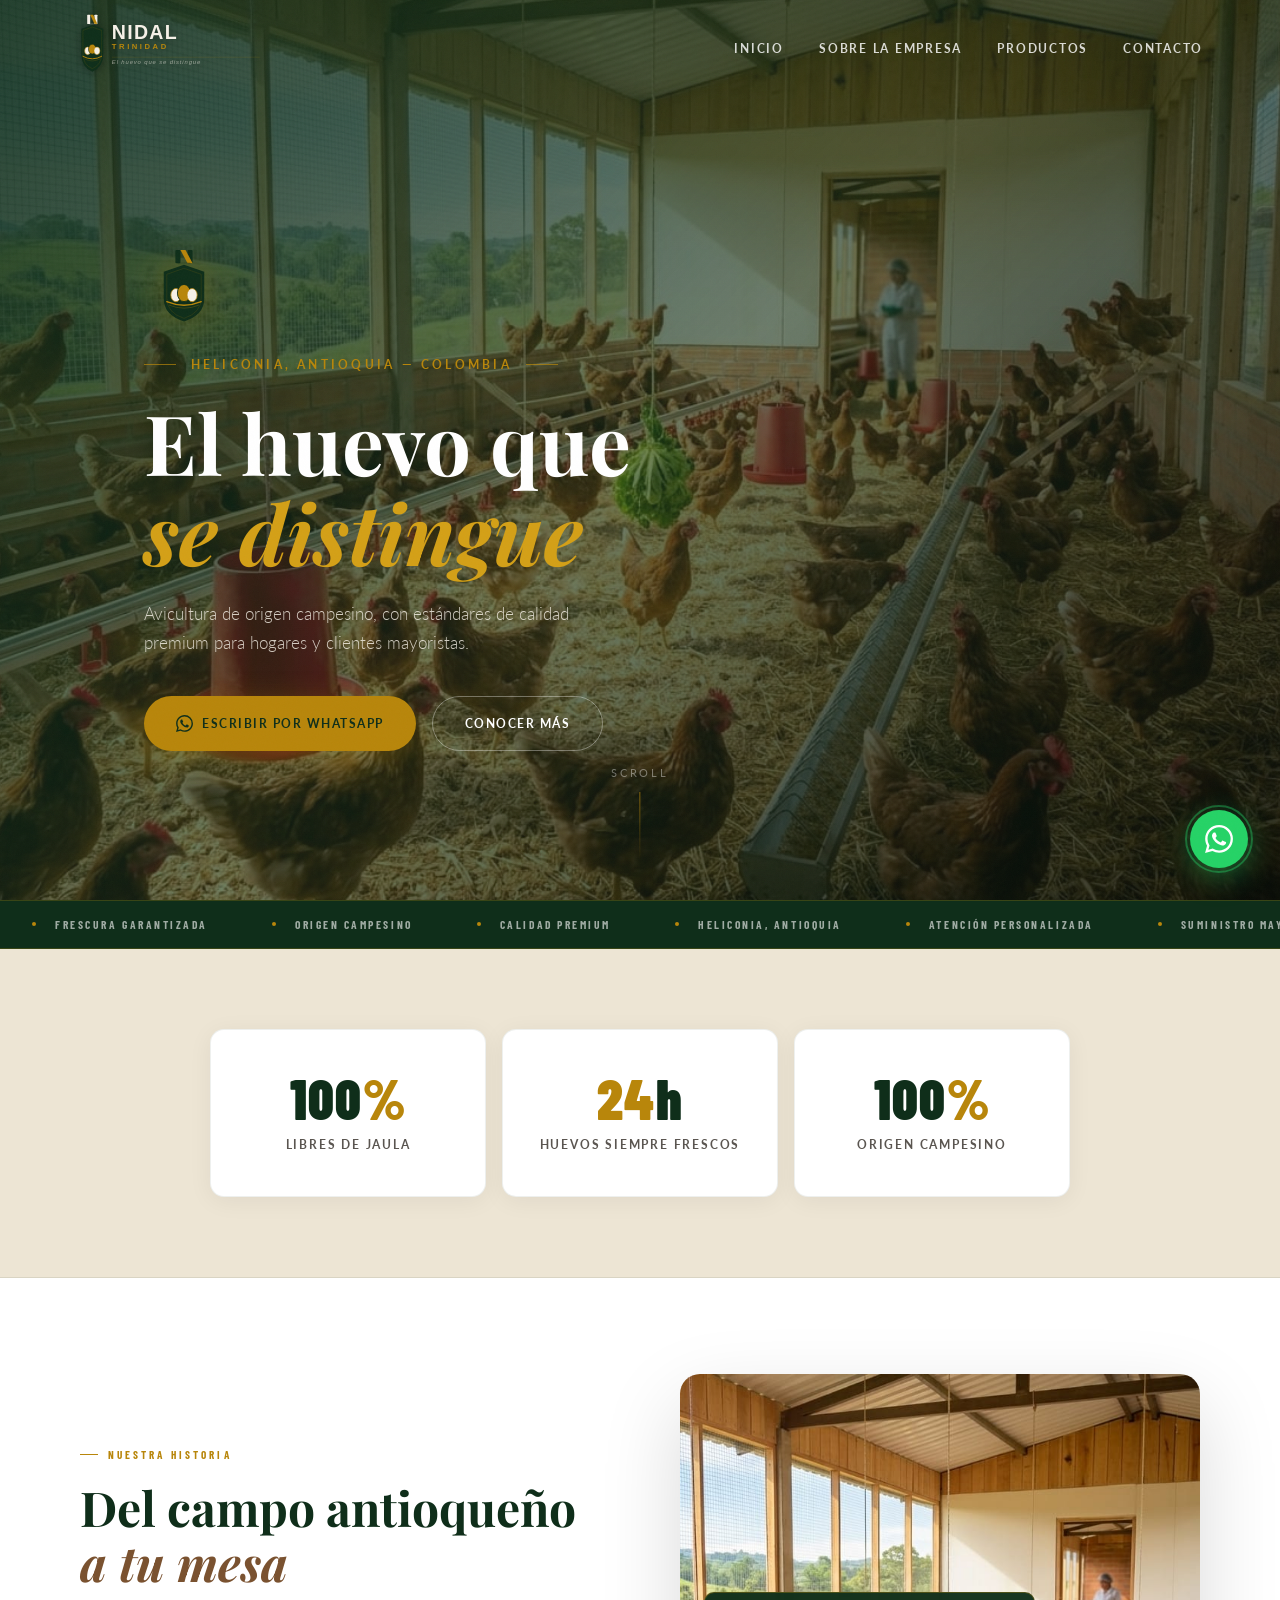
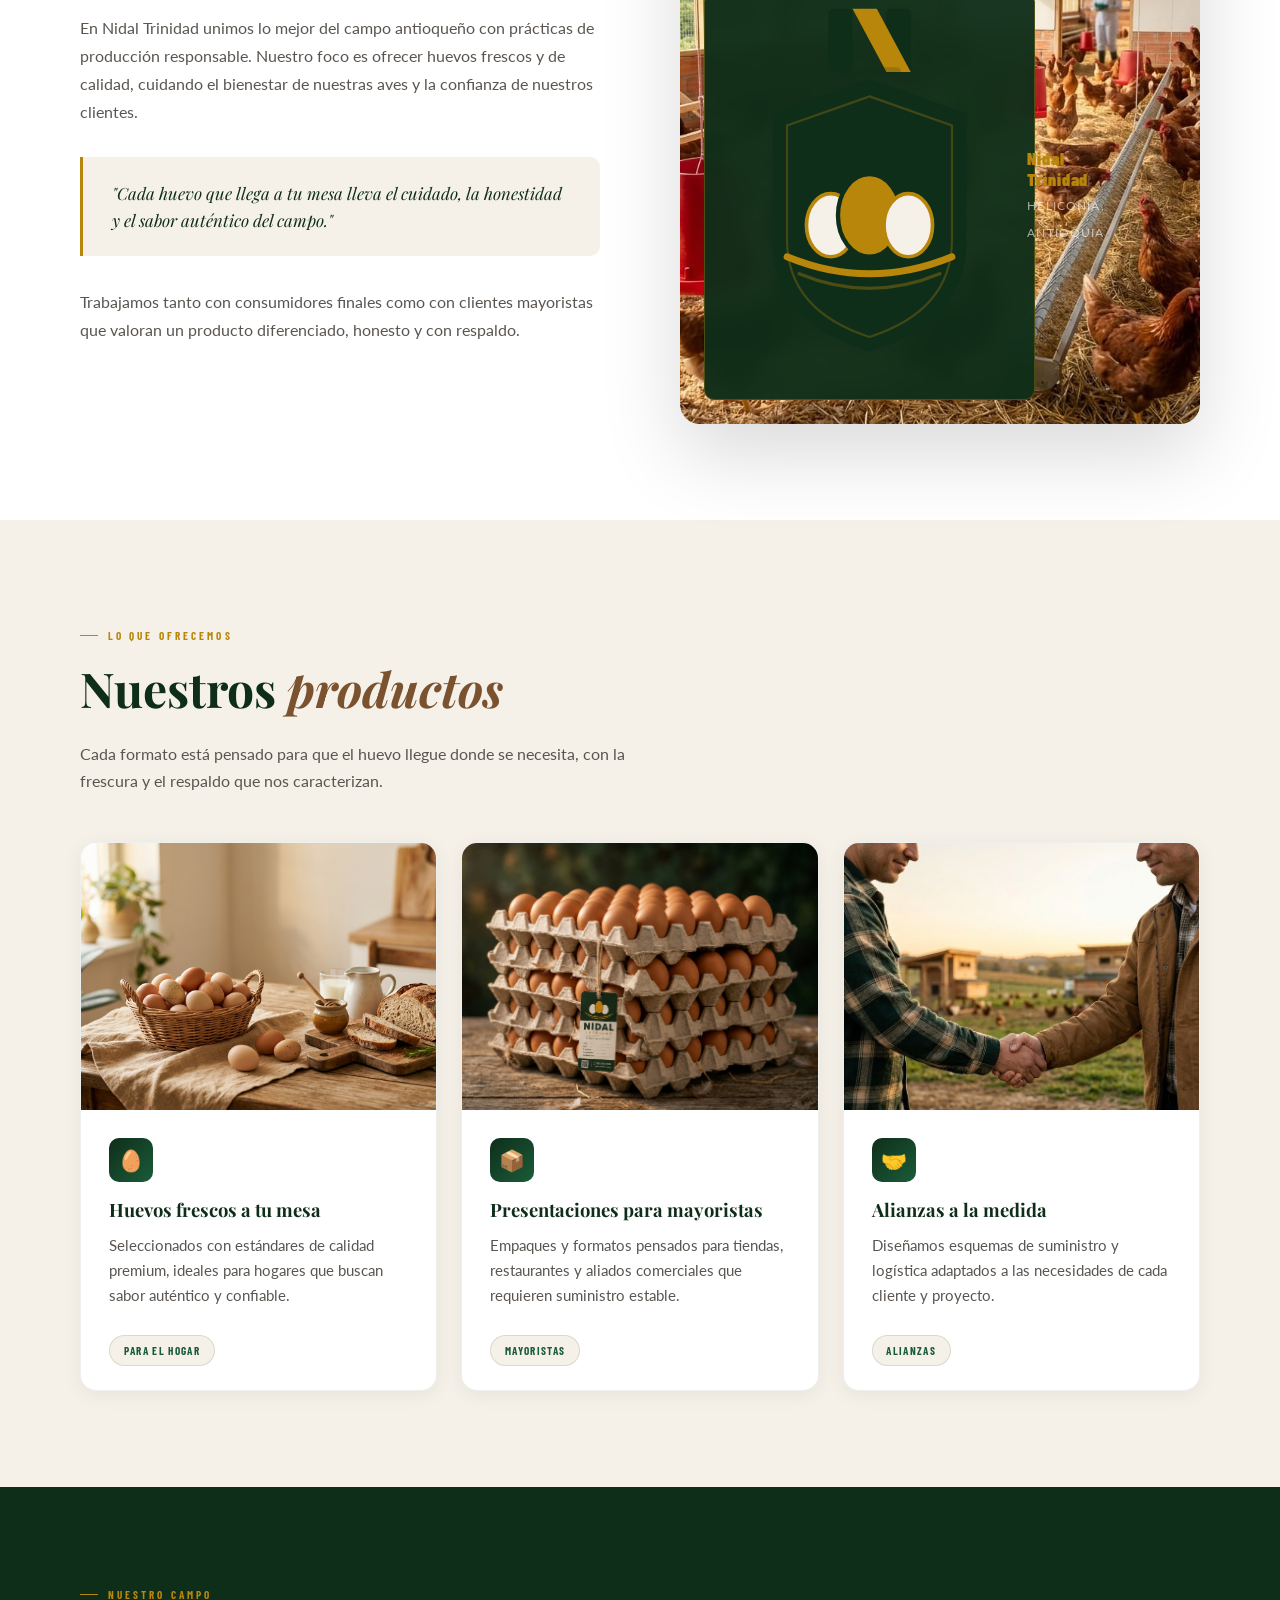
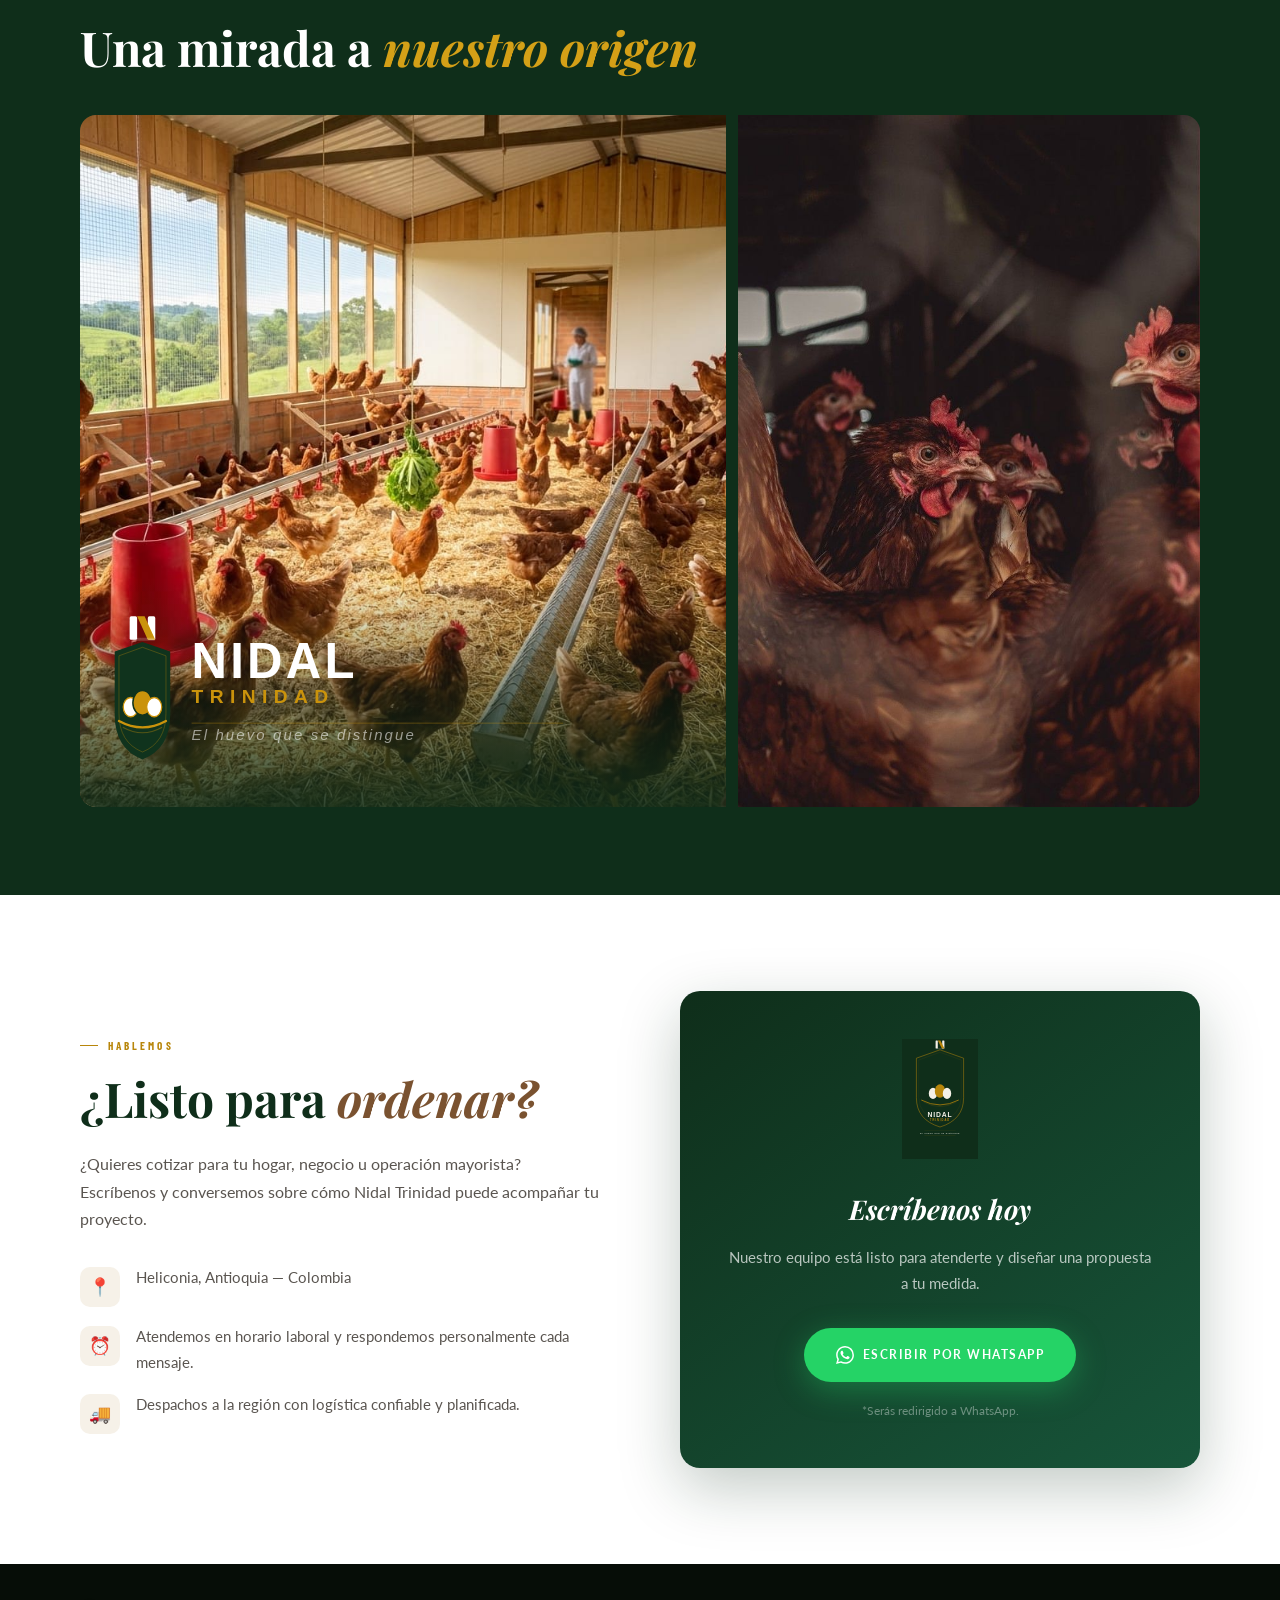
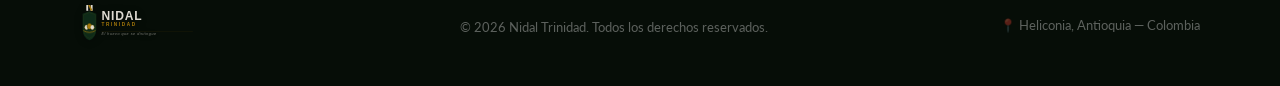
==== commit 10ebf7b3: "Update index.html" ====
--- a/index.html
+++ b/index.html
@@ -114,13 +114,12 @@
       <!-- CAMBIO 5: logo monocromo eliminado -->
     </div>
     <div class="sobre-img reveal reveal-d2">
-      <img src="images/granja.jpg" alt="Granja Nidal Trinidad - Heliconia, Antioquia" loading="lazy" width="800" height="1000" />
-      <!-- CAMBIO 3: badge con escudo pequeño en esquina inferior izquierda -->
-      <div class="sobre-badge">
-        <img src="images/logo-icono.svg" alt="" aria-hidden="true" class="badge-icon" width="28" height="28" />
-        <div>
-          <strong>Nidal Trinidad</strong>
-          <span>Heliconia, Antioquia</span>
+  <img src="images/granja.jpg" alt="Granja Nidal Trinidad - Heliconia, Antioquia" loading="lazy">
+  <div class="sobre-badge">
+    <img src="images/logo-icono.svg" alt="" aria-hidden="true" class="badge-icon">
+    <div>
+      <strong>Nidal Trinidad</strong>
+       <span>Heliconia, Antioquia</span>
         </div>
       </div>
     </div>
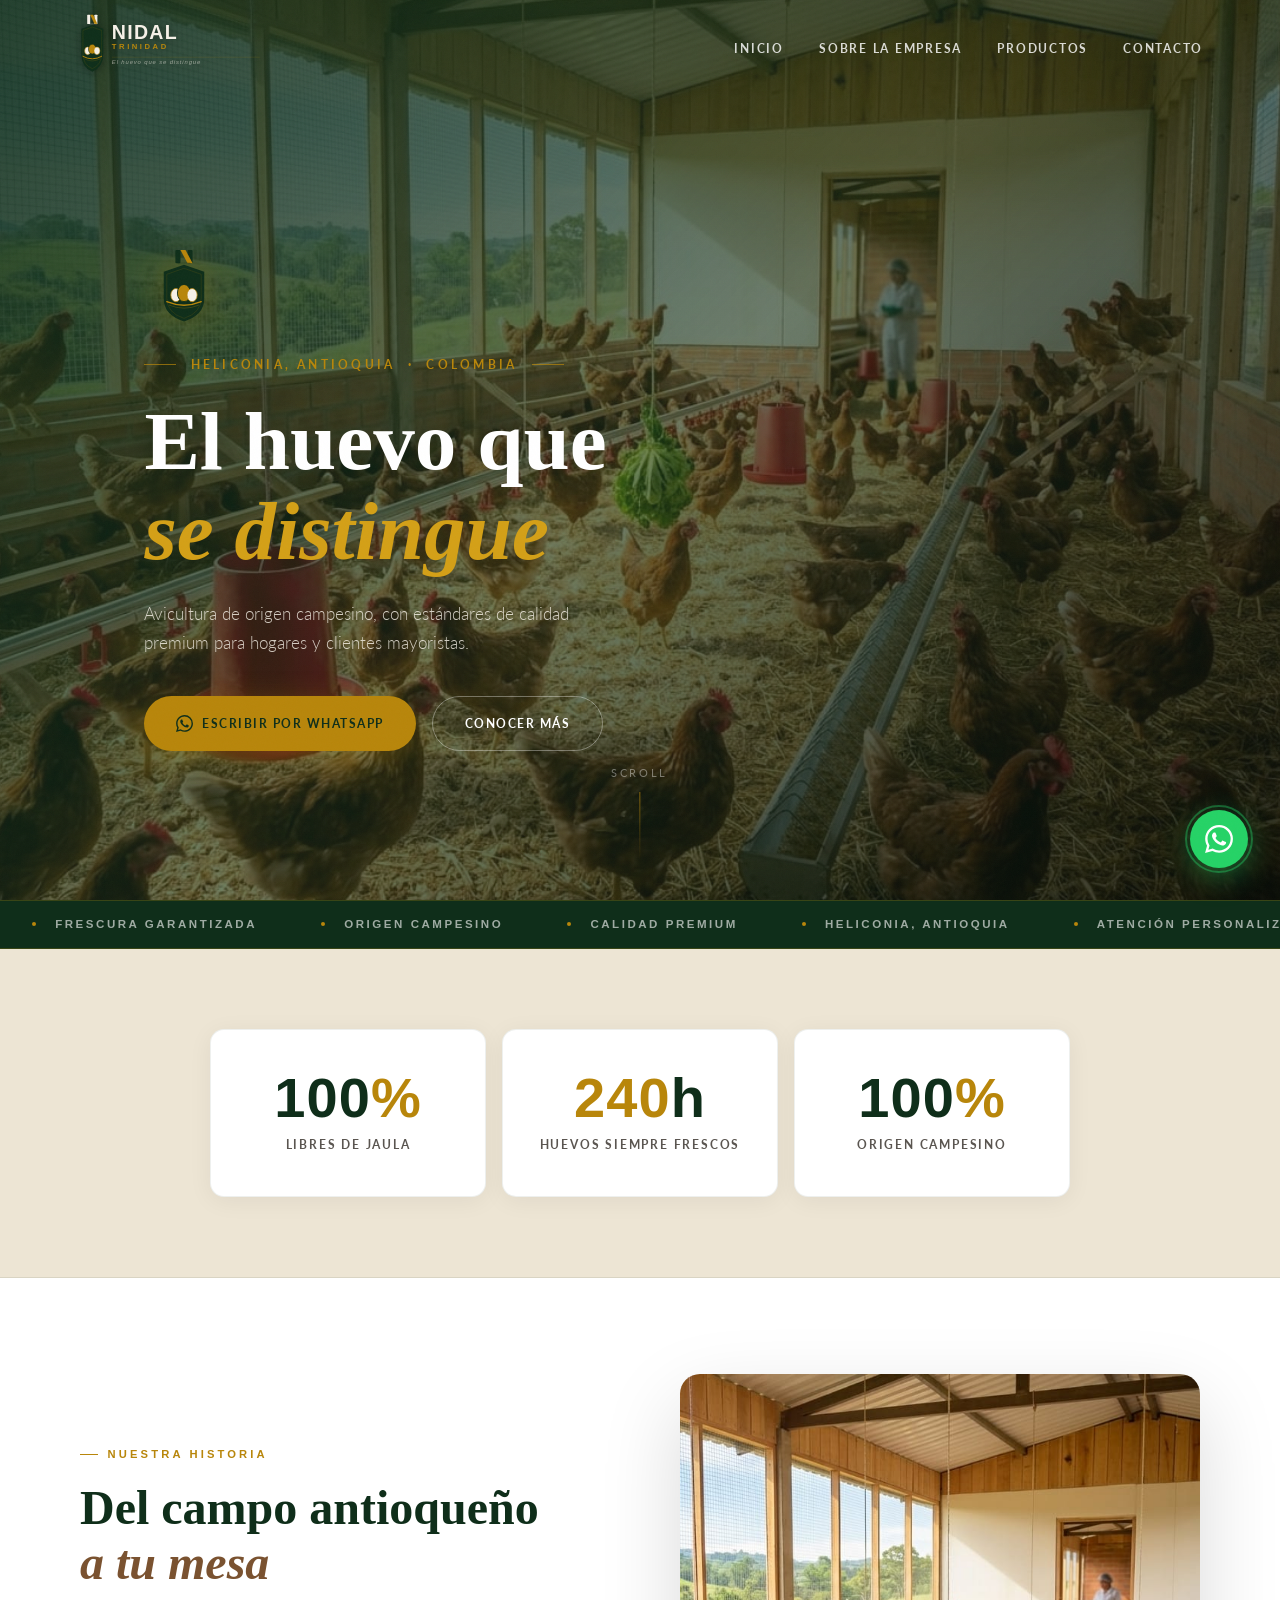
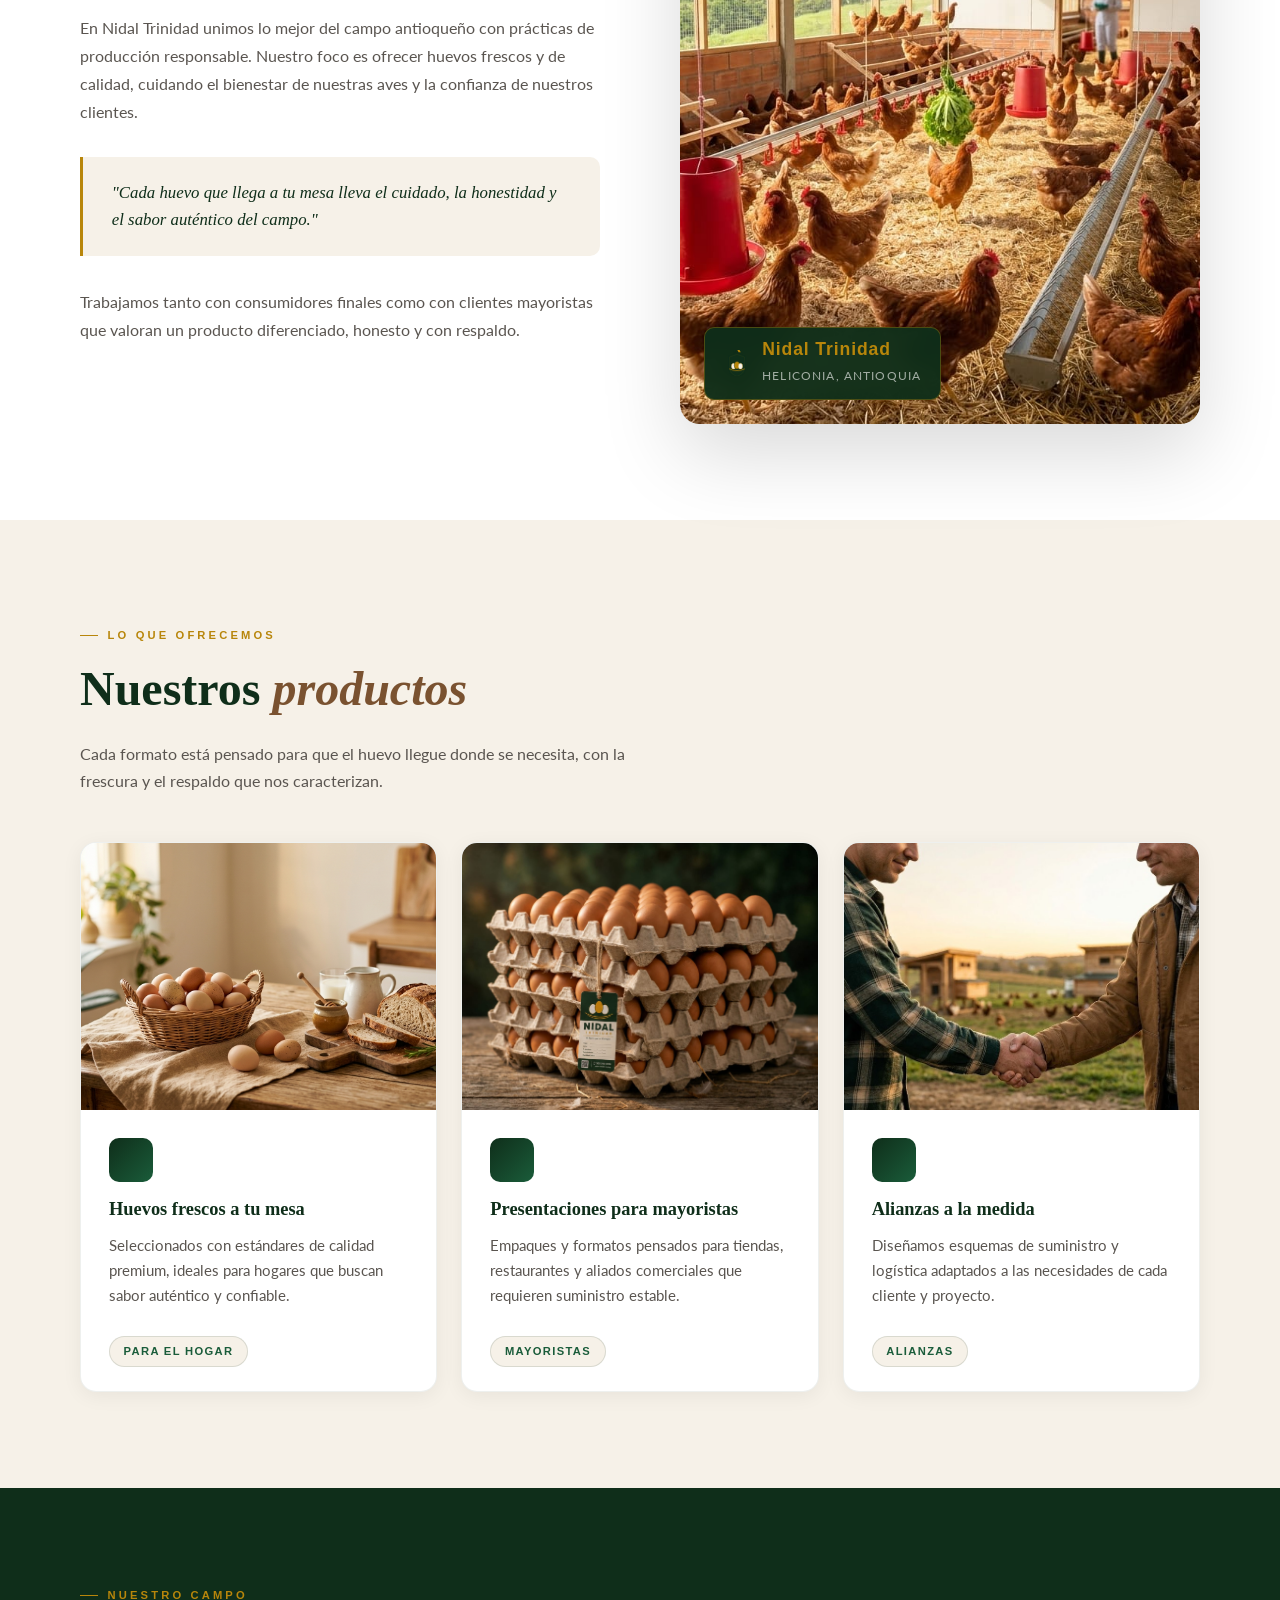
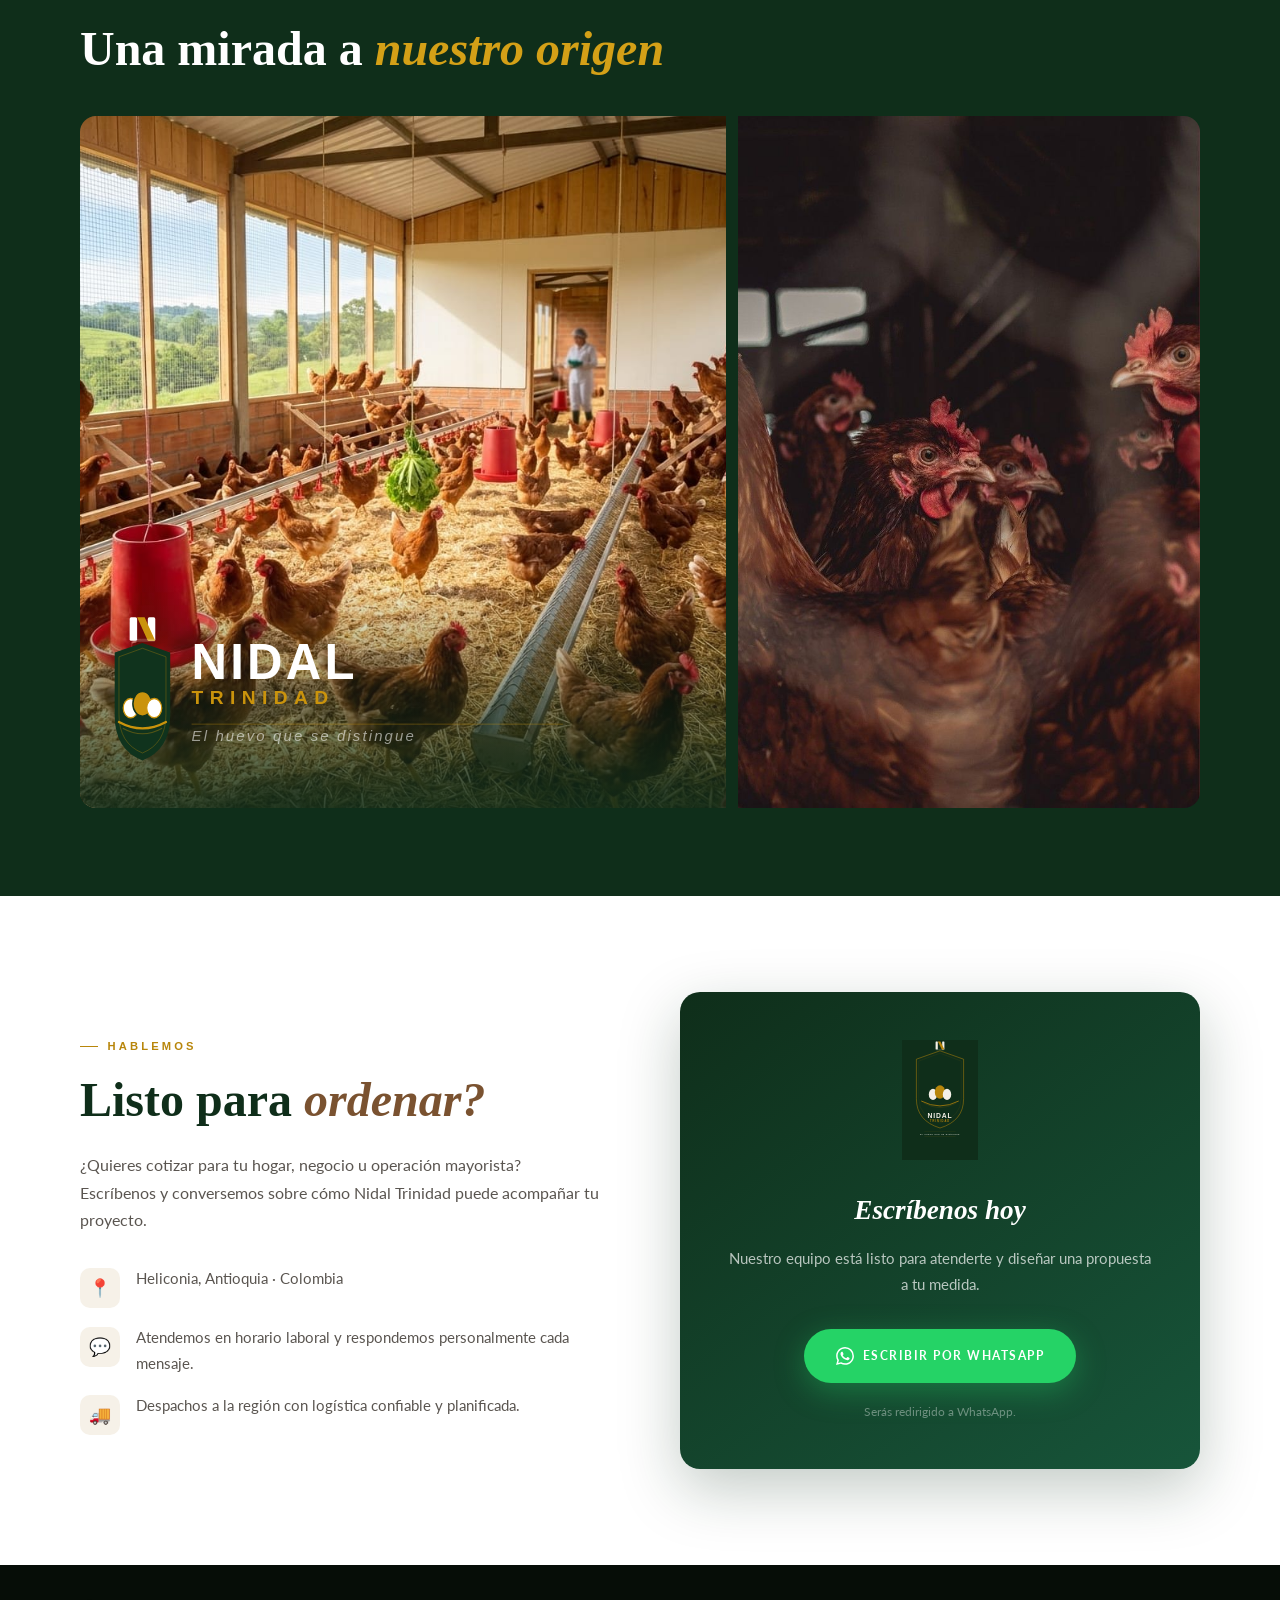
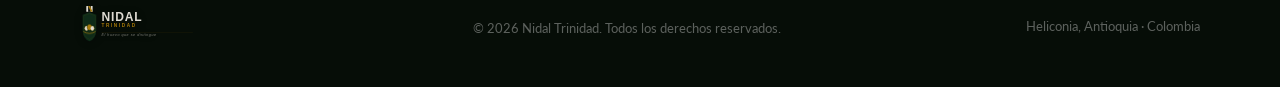
==== commit 2d432165: "Add files via upload" ====
--- a/index.html
+++ b/index.html
@@ -1,20 +1,20 @@
 <!DOCTYPE html>
 <html lang="es">
 <head>
-  <meta charset="UTF-8" />
-  <meta name="viewport" content="width=device-width, initial-scale=1.0" />
+  <meta charset="UTF-8">
+  <meta name="viewport" content="width=device-width, initial-scale=1.0">
   <title>Nidal Trinidad — El huevo que se distingue</title>
-  <link rel="icon" href="images/favicon.svg" type="image/svg+xml" />
+  <link rel="icon" href="images/favicon.svg" type="image/svg+xml">
   <link rel="preconnect" href="https://fonts.googleapis.com">
   <link rel="preconnect" href="https://fonts.gstatic.com" crossorigin>
-  <link href="https://fonts.googleapis.com/css2?family=Barlow+Condensed:ital,wght@0,400;0,600;0,900;1,400&family=Playfair+Display:ital,wght@0,400;0,600;0,700;1,400;1,600&family=Lato:ital,wght@0,300;0,400;0,700;1,300&display=swap" rel="stylesheet">
-  <link rel="stylesheet" href="styles.css" />
+  <link href="https://fonts.googleapis.com/css2?family=BarlowCondensed:ital,wght@0,400;0,600;0,900;1,400&family=PlayfairDisplay:ital,wght@0,400;0,600;0,700;1,400;1,600&family=Lato:ital,wght@0,300;0,400;0,700;1,300&display=swap" rel="stylesheet">
+  <link rel="stylesheet" href="styles.css">
 </head>
 <body>
 
 <!-- MOBILE MENU -->
 <div class="mobile-menu" id="mobileMenu">
-  <img src="images/logo-nav.svg" alt="Nidal Trinidad" class="mobile-logo" />
+  <img src="images/logo-nav.svg" alt="Nidal Trinidad" class="mobile-logo">
   <a href="#inicio" onclick="closeMobile()">Inicio</a>
   <a href="#sobre" onclick="closeMobile()">Nosotros</a>
   <a href="#productos" onclick="closeMobile()">Productos</a>
@@ -24,8 +24,7 @@
 <!-- NAVBAR -->
 <nav class="nav" id="navbar">
   <a href="#inicio" class="logo-link">
-    <!-- CAMBIO 1: logo más grande en navbar -->
-    <img src="images/logo-nav.svg" alt="Nidal Trinidad" class="logo-img" />
+    <img src="images/logo-nav.svg" alt="Nidal Trinidad" class="logo-img">
   </a>
   <ul class="nav-links">
     <li><a href="#inicio">Inicio</a></li>
@@ -34,7 +33,7 @@
     <li><a href="#contacto">Contacto</a></li>
   </ul>
   <button class="hamburger" id="hamburger" onclick="toggleMobile()">
-    <span></span><span></span><span></span>
+    <span></span><span></span><span></span><span></span><span></span><span></span>
   </button>
 </nav>
 
@@ -44,11 +43,11 @@
   <div class="hero-overlay"></div>
   <div class="hero-content">
     <div class="hero-shield">
-      <img src="images/logo-icono.svg" alt="Escudo Nidal Trinidad" class="hero-shield-img" />
+      <img src="images/logo-icono.svg" alt="Escudo Nidal Trinidad" class="hero-shield-img">
     </div>
     <div class="hero-eyebrow">
       <span class="eyebrow-line"></span>
-      Heliconia, Antioquia — Colombia
+      Heliconia, Antioquia &nbsp;·&nbsp; Colombia
       <span class="eyebrow-line"></span>
     </div>
     <h1>El huevo que<br><em>se distingue</em></h1>
@@ -82,7 +81,7 @@
   </div>
 </div>
 
-<!-- STATS: CAMBIO 2 — 24h en el centro, los 100% en los extremos -->
+<!-- STATS -->
 <div class="stats">
   <div class="stats-grid">
     <div class="stat-item reveal">
@@ -90,7 +89,7 @@
       <div class="stat-label">Libres de jaula</div>
     </div>
     <div class="stat-item reveal reveal-d2">
-      <div class="stat-number"><span class="num" data-target="24">0</span>h</div>
+      <div class="stat-number"><span class="num" data-target="240"></span>h</div>
       <div class="stat-label">Huevos siempre frescos</div>
     </div>
     <div class="stat-item reveal reveal-d3">
@@ -111,15 +110,15 @@
         "Cada huevo que llega a tu mesa lleva el cuidado, la honestidad y el sabor auténtico del campo."
       </blockquote>
       <p>Trabajamos tanto con consumidores finales como con clientes mayoristas que valoran un producto diferenciado, honesto y con respaldo.</p>
-      <!-- CAMBIO 5: logo monocromo eliminado -->
-    </div>
+    </div>
+
     <div class="sobre-img reveal reveal-d2">
-  <img src="images/granja.jpg" alt="Granja Nidal Trinidad - Heliconia, Antioquia" loading="lazy">
-  <div class="sobre-badge">
-    <img src="images/logo-icono.svg" alt="" aria-hidden="true" class="badge-icon">
-    <div>
-      <strong>Nidal Trinidad</strong>
-       <span>Heliconia, Antioquia</span>
+      <img src="images/granja.jpg" alt="Granja Nidal Trinidad - Heliconia, Antioquia" loading="lazy" width="800" height="1000">
+      <div class="sobre-badge">
+        <img src="images/logo-icono.svg" alt="" aria-hidden="true" class="badge-icon" width="26" height="26">
+        <div>
+          <strong>Nidal Trinidad</strong>
+          <span>Heliconia, Antioquia</span>
         </div>
       </div>
     </div>
@@ -133,14 +132,12 @@
     <h2 class="section-title reveal reveal-d1">Nuestros <em>productos</em></h2>
     <p class="section-sub reveal reveal-d2">Cada formato está pensado para que el huevo llegue donde se necesita, con la frescura y el respaldo que nos caracterizan.</p>
     <div class="productos-grid">
-
-      <!-- CAMBIO 6: imagen propia para cada tarjeta -->
       <article class="card reveal reveal-d1">
         <div class="card-img">
-          <img src="images/Huevos-frescos-a-tu-mesa.jpg" alt="Huevos frescos para el hogar - Nidal Trinidad" loading="lazy" width="600" height="450" />
+          <img src="images/Huevos-frescos-a-tu-mesa.jpg" alt="Huevos frescos para el hogar - Nidal Trinidad" loading="lazy" width="600" height="450">
         </div>
         <div class="card-body">
-          <div class="card-icon">🥚</div>
+          <div class="card-icon"></div>
           <h3>Huevos frescos a tu mesa</h3>
           <p>Seleccionados con estándares de calidad premium, ideales para hogares que buscan sabor auténtico y confiable.</p>
         </div>
@@ -148,13 +145,12 @@
           <span class="card-tag">Para el hogar</span>
         </div>
       </article>
-
       <article class="card reveal reveal-d2">
         <div class="card-img">
-          <img src="images/presentacion.jpg" alt="Huevos en presentación mayorista - Nidal Trinidad" loading="lazy" width="600" height="450" />
+          <img src="images/presentacion.jpg" alt="Huevos en presentación mayorista - Nidal Trinidad" loading="lazy" width="600" height="450">
         </div>
         <div class="card-body">
-          <div class="card-icon">📦</div>
+          <div class="card-icon"></div>
           <h3>Presentaciones para mayoristas</h3>
           <p>Empaques y formatos pensados para tiendas, restaurantes y aliados comerciales que requieren suministro estable.</p>
         </div>
@@ -162,13 +158,12 @@
           <span class="card-tag">Mayoristas</span>
         </div>
       </article>
-
       <article class="card reveal reveal-d3">
         <div class="card-img">
-          <img src="images/alianzas-a-la-medida.jpg" alt="Alianzas comerciales - Nidal Trinidad" loading="lazy" width="600" height="450" />
+          <img src="images/alianzas-a-la-medida.jpg" alt="Alianzas comerciales - Nidal Trinidad" loading="lazy" width="600" height="450">
         </div>
         <div class="card-body">
-          <div class="card-icon">🤝</div>
+          <div class="card-icon"></div>
           <h3>Alianzas a la medida</h3>
           <p>Diseñamos esquemas de suministro y logística adaptados a las necesidades de cada cliente y proyecto.</p>
         </div>
@@ -176,25 +171,24 @@
           <span class="card-tag">Alianzas</span>
         </div>
       </article>
-
-    </div>
-  </div>
-</section>
-
-<!-- GALERÍA: CAMBIO 7 — solo dos imágenes: granja y gallinas -->
+    </div>
+  </div>
+</section>
+
+<!-- GALERÍA -->
 <section class="galeria">
   <div class="container">
     <div class="section-label reveal">Nuestro campo</div>
     <h2 class="section-title reveal reveal-d1">Una mirada a <em>nuestro origen</em></h2>
     <div class="galeria-grid galeria-grid--duo">
       <div class="galeria-item reveal">
-        <img src="images/granja.jpg" alt="Granja Nidal Trinidad - Heliconia, Antioquia" loading="lazy" width="800" height="600" />
+        <img src="images/granja.jpg" alt="Granja Nidal Trinidad - Heliconia, Antioquia" loading="lazy" width="800" height="600">
         <div class="galeria-caption">
-          <img src="images/logo-nav.svg" alt="Nidal Trinidad" class="galeria-logo" width="140" height="36" />
+          <img src="images/logo-nav.svg" alt="Nidal Trinidad" class="galeria-logo" width="140" height="36">
         </div>
       </div>
       <div class="galeria-item reveal reveal-d2">
-        <img src="images/gallinas.jpg" alt="Aves Nidal Trinidad" loading="lazy" width="600" height="600" />
+        <img src="images/gallinas.jpg" alt="Aves Nidal Trinidad" loading="lazy" width="600" height="600">
       </div>
     </div>
   </div>
@@ -205,15 +199,15 @@
   <div class="container contacto-grid">
     <div class="contacto-text reveal">
       <div class="section-label">Hablemos</div>
-      <h2 class="section-title">¿Listo para <em>ordenar?</em></h2>
+      <h2 class="section-title">Listo para <em>ordenar?</em></h2>
       <p>¿Quieres cotizar para tu hogar, negocio u operación mayorista? Escríbenos y conversemos sobre cómo Nidal Trinidad puede acompañar tu proyecto.</p>
       <div class="contacto-info">
         <div class="info-item">
           <div class="info-icon">📍</div>
-          <span>Heliconia, Antioquia — Colombia</span>
+          <span>Heliconia, Antioquia · Colombia</span>
         </div>
         <div class="info-item">
-          <div class="info-icon">⏰</div>
+          <div class="info-icon">💬</div>
           <span>Atendemos en horario laboral y respondemos personalmente cada mensaje.</span>
         </div>
         <div class="info-item">
@@ -222,16 +216,17 @@
         </div>
       </div>
     </div>
+
     <div class="contacto-card reveal reveal-d2">
       <div class="contacto-card-inner">
-        <img src="images/logo-negativo.svg" alt="Nidal Trinidad" class="contacto-logo" width="220" height="110" />
+        <img src="images/logo-negativo.svg" alt="Nidal Trinidad" class="contacto-logo" width="220" height="110">
         <h3>Escríbenos hoy</h3>
         <p>Nuestro equipo está listo para atenderte y diseñar una propuesta a tu medida.</p>
         <a class="btn-primary btn-wa" href="https://api.whatsapp.com/send?phone=573052434974&text=Hola%2C%20quiero%20m%C3%A1s%20informaci%C3%B3n%20sobre%20los%20huevos%20de%20Nidal%20Trinidad." target="_blank" rel="noopener noreferrer">
           <svg width="18" height="18" viewBox="0 0 24 24" fill="currentColor" aria-hidden="true"><path d="M17.472 14.382c-.297-.149-1.758-.867-2.03-.967-.273-.099-.471-.148-.67.15-.197.297-.767.966-.94 1.164-.173.199-.347.223-.644.075-.297-.15-1.255-.463-2.39-1.475-.883-.788-1.48-1.761-1.653-2.059-.173-.297-.018-.458.13-.606.134-.133.298-.347.446-.52.149-.174.198-.298.298-.497.099-.198.05-.371-.025-.52-.075-.149-.669-1.612-.916-2.207-.242-.579-.487-.5-.669-.51-.173-.008-.371-.01-.57-.01-.198 0-.52.074-.792.372-.272.297-1.04 1.016-1.04 2.479 0 1.462 1.065 2.875 1.213 3.074.149.198 2.096 3.2 5.077 4.487.709.306 1.262.489 1.694.625.712.227 1.36.195 1.871.118.571-.085 1.758-.719 2.006-1.413.248-.694.248-1.289.173-1.413-.074-.124-.272-.198-.57-.347m-5.421 7.403h-.004a9.87 9.87 0 01-5.031-1.378l-.361-.214-3.741.982.998-3.648-.235-.374a9.86 9.86 0 01-1.51-5.26c.001-5.45 4.436-9.884 9.888-9.884 2.64 0 5.122 1.03 6.988 2.898a9.825 9.825 0 012.893 6.994c-.003 5.45-4.437 9.884-9.885 9.884m8.413-18.297A11.815 11.815 0 0012.05 0C5.495 0 .16 5.335.157 11.892c0 2.096.547 4.142 1.588 5.945L.057 24l6.305-1.654a11.882 11.882 0 005.683 1.448h.005c6.554 0 11.89-5.335 11.893-11.893a11.821 11.821 0 00-3.48-8.413z"/></svg>
           Escribir por WhatsApp
         </a>
-        <small>*Serás redirigido a WhatsApp.</small>
+        <small>Serás redirigido a WhatsApp.</small>
       </div>
     </div>
   </div>
@@ -241,12 +236,12 @@
 <footer class="footer">
   <div class="footer-inner">
     <div class="footer-brand">
-      <img src="images/logo-nav.svg" alt="Nidal Trinidad" class="footer-logo-img" width="140" height="42" />
+      <img src="images/logo-nav.svg" alt="Nidal Trinidad" class="footer-logo-img" width="140" height="42">
     </div>
     <div class="footer-mid">
       <span class="footer-copy">© 2026 Nidal Trinidad. Todos los derechos reservados.</span>
     </div>
-    <span class="footer-loc">📍 Heliconia, Antioquia — Colombia</span>
+    <span class="footer-loc">Heliconia, Antioquia · Colombia</span>
   </div>
 </footer>
 
@@ -256,21 +251,18 @@
 </a>
 
 <script>
-  /* ——— NAVBAR SCROLL ——— */
+  // NAVBAR SCROLL
   const navbar = document.getElementById('navbar');
-  window.addEventListener('scroll', () => {
-    navbar.classList.toggle('scrolled', window.scrollY > 60);
-  }, { passive: true });
-
-  /* ——— PARALLAX HERO ——— */
+  window.addEventListener('scroll', () => navbar.classList.toggle('scrolled', window.scrollY > 60), { passive: true });
+
+  // PARALLAX HERO
   const heroBg = document.getElementById('heroBg');
   window.addEventListener('scroll', () => {
-    if (window.scrollY < window.innerHeight * 1.2) {
+    if (window.scrollY < window.innerHeight * 1.2)
       heroBg.style.transform = `scale(1.1) translateY(${window.scrollY * 0.22}px)`;
-    }
   }, { passive: true });
 
-  /* ——— MOBILE MENU ——— */
+  // MOBILE MENU
   const hamburger = document.getElementById('hamburger');
   const mobileMenu = document.getElementById('mobileMenu');
   function toggleMobile() {
@@ -284,13 +276,13 @@
     document.body.style.overflow = '';
   }
 
-  /* ——— SCROLL REVEAL ——— */
-  const io = new IntersectionObserver(entries => {
-    entries.forEach(e => { if (e.isIntersecting) e.target.classList.add('visible'); });
-  }, { threshold: 0.1 });
+  // SCROLL REVEAL
+  const io = new IntersectionObserver(entries => entries.forEach(e => {
+    if (e.isIntersecting) e.target.classList.add('visible');
+  }), { threshold: 0.1 });
   document.querySelectorAll('.reveal').forEach(el => io.observe(el));
 
-  /* ——— COUNTER ANIMATION ——— */
+  // COUNTER ANIMATION
   function countUp(el) {
     const target = +el.dataset.target;
     const dur = 1600;
@@ -304,13 +296,10 @@
     };
     requestAnimationFrame(tick);
   }
-  const statObs = new IntersectionObserver(entries => {
-    entries.forEach(e => {
-      if (e.isIntersecting) { countUp(e.target); statObs.unobserve(e.target); }
-    });
-  }, { threshold: 0.5 });
+  const statObs = new IntersectionObserver(entries => entries.forEach(e => {
+    if (e.isIntersecting) { countUp(e.target); statObs.unobserve(e.target); }
+  }), { threshold: 0.5 });
   document.querySelectorAll('.num[data-target]').forEach(el => statObs.observe(el));
 </script>
-
 </body>
 </html>
--- a/styles.css
+++ b/styles.css
@@ -1,24 +1,24 @@
 /* =============================================
    NIDAL TRINIDAD — styles.css
    "Premium Campesino" — Identidad de marca
-   ============================================= */
+============================================= */
 
 /* ——— VARIABLES ——— */
 :root {
-  --verde:        #0f2e1a;
-  --verde-med:    #1a5c3a;
-  --verde-claro:  #2d7a50;
-  --dorado:       #b8860b;
+  --verde: #0f2e1a;
+  --verde-med: #1a5c3a;
+  --verde-claro: #2d7a50;
+  --dorado: #b8860b;
   --dorado-claro: #d4a017;
-  --crema:        #f6f1e8;
-  --crema-med:    #ede5d4;
-  --tierra:       #7a5230;
-  --texto:        #1a1a1a;
-  --texto-soft:   #5a5550;
-  --blanco:       #ffffff;
-  --radius:       14px;
-  --ease:         cubic-bezier(0.25, 0.46, 0.45, 0.94);
-  --trans:        all 0.4s var(--ease);
+  --crema: #f6f1e8;
+  --crema-med: #ede5d4;
+  --tierra: #7a5230;
+  --texto: #1a1a1a;
+  --texto-soft: #5a5550;
+  --blanco: #ffffff;
+  --radius: 14px;
+  --ease: cubic-bezier(0.25, 0.46, 0.45, 0.94);
+  --trans: all 0.4s var(--ease);
 }
 
 /* ——— RESET ——— */
@@ -47,7 +47,7 @@
 
 /* =============================================
    NAVBAR
-   ============================================= */
+============================================= */
 .nav {
   position: fixed;
   top: 0; left: 0; right: 0;
@@ -79,7 +79,6 @@
   min-width: 80px;
   width: auto;
   display: block;
-  /* Forzar visibilidad máxima en nav oscuro */
   filter: drop-shadow(0 1px 4px rgba(0,0,0,0.35));
 }
 
@@ -177,7 +176,7 @@
 
 /* =============================================
    HERO
-   ============================================= */
+============================================= */
 .hero {
   position: relative;
   min-height: 100vh;
@@ -186,7 +185,6 @@
   overflow: hidden;
 }
 
-/* Foto real de la granja como fondo del hero */
 .hero-bg {
   position: absolute;
   inset: 0;
@@ -216,7 +214,6 @@
   margin-top: 100px;
 }
 
-/* Escudo/icono flotante en el hero */
 .hero-shield {
   margin-bottom: 1.2rem;
   opacity: 0;
@@ -313,7 +310,7 @@
 
 /* =============================================
    BUTTONS
-   ============================================= */
+============================================= */
 .btn-primary {
   display: inline-flex;
   align-items: center;
@@ -365,6 +362,7 @@
   color: #fff;
   box-shadow: 0 8px 30px rgba(37,211,102,0.35);
 }
+
 .btn-wa:hover {
   background: #1ebe5a;
   color: #fff;
@@ -373,7 +371,7 @@
 
 /* =============================================
    TICKER
-   ============================================= */
+============================================= */
 .ticker {
   background: var(--verde);
   padding: 0.85rem 0;
@@ -410,7 +408,7 @@
 
 /* =============================================
    STATS
-   ============================================= */
+============================================= */
 .stats {
   background: var(--crema-med);
   padding: 5rem 6%;
@@ -456,7 +454,7 @@
 
 /* =============================================
    SECTION SHARED
-   ============================================= */
+============================================= */
 section { padding: 6rem 6%; }
 .container { max-width: 1120px; margin: 0 auto; }
 
@@ -501,7 +499,7 @@
 
 /* =============================================
    SOBRE
-   ============================================= */
+============================================= */
 .sobre { background: var(--blanco); }
 
 .sobre-grid {
@@ -530,7 +528,6 @@
   line-height: 1.6;
 }
 
-/* Logo monocromo en sección sobre */
 .sobre-logo-wrap {
   margin-top: 2.5rem;
   padding-top: 2rem;
@@ -578,14 +575,20 @@
   display: flex;
   align-items: center;
   gap: 0.75rem;
-}
-
+  max-width: calc(100% - 3rem);
+}
+
+/* ✅ CORRECCIÓN PRINCIPAL: tamaño fijo para que el SVG no se expanda */
 .badge-icon {
   height: 26px;
+  width: 26px;
   min-height: 26px;
   min-width: 26px;
-  width: auto;
+  max-width: 26px;
+  max-height: 26px;
   flex-shrink: 0;
+  object-fit: contain;
+  display: block;
 }
 
 .sobre-badge strong {
@@ -607,7 +610,7 @@
 
 /* =============================================
    PRODUCTOS
-   ============================================= */
+============================================= */
 .productos { background: var(--crema); }
 
 .productos-grid {
@@ -696,7 +699,7 @@
 
 /* =============================================
    GALERÍA
-   ============================================= */
+============================================= */
 .galeria {
   background: var(--verde);
   padding: 5.5rem 6%;
@@ -723,9 +726,7 @@
   position: relative;
 }
 
-.galeria-main {
-  grid-row: 1 / 3;
-}
+.galeria-main { grid-row: 1 / 3; }
 
 .galeria-item img {
   width: 100%; height: 100%;
@@ -736,7 +737,6 @@
 
 .galeria-item:hover img { transform: scale(1.06); }
 
-/* Caption sobre la foto principal de la granja */
 .galeria-caption {
   position: absolute;
   bottom: 0; left: 0; right: 0;
@@ -753,19 +753,20 @@
   width: auto;
   filter: brightness(1.1);
 }
+
 /* Galería de dos columnas (granja + gallinas) */
 .galeria-grid--duo {
   grid-template-columns: 1.4fr 1fr;
   grid-template-rows: 1fr;
 }
+
 .galeria-grid--duo .galeria-item {
   min-height: 380px;
 }
 
-
 /* =============================================
    CONTACTO
-   ============================================= */
+============================================= */
 .contacto { background: var(--blanco); }
 
 .contacto-grid {
@@ -827,9 +828,6 @@
   min-width: 200px;
   width: auto;
   margin-bottom: 1.2rem;
-  /* El logo negativo tiene background verde oscuro incluido - lo recortamos */
-
-
 }
 
 .contacto-card-inner h3 {
@@ -855,7 +853,7 @@
 
 /* =============================================
    FOOTER
-   ============================================= */
+============================================= */
 .footer {
   background: #060d07;
   padding: 2.5rem 6%;
@@ -892,7 +890,7 @@
 
 /* =============================================
    FLOATING WHATSAPP
-   ============================================= */
+============================================= */
 .wa-float {
   position: fixed;
   bottom: 2rem; right: 2rem;
@@ -926,7 +924,7 @@
 
 /* =============================================
    SCROLL REVEAL
-   ============================================= */
+============================================= */
 .reveal {
   opacity: 0;
   transform: translateY(28px);
@@ -941,36 +939,36 @@
 
 /* =============================================
    KEYFRAMES
-   ============================================= */
+============================================= */
 @keyframes fadeUp {
   from { opacity: 0; transform: translateY(26px); }
-  to   { opacity: 1; transform: translateY(0); }
+  to { opacity: 1; transform: translateY(0); }
 }
 
 @keyframes fadeIn {
   from { opacity: 0; }
-  to   { opacity: 1; }
+  to { opacity: 1; }
 }
 
 @keyframes ticker {
   from { transform: translateX(0); }
-  to   { transform: translateX(-50%); }
+  to { transform: translateX(-50%); }
 }
 
 @keyframes pulse {
-  0%   { opacity: 0.9; transform: scale(1); }
-  100% { opacity: 0;   transform: scale(1.65); }
+  0% { opacity: 0.9; transform: scale(1); }
+  100% { opacity: 0; transform: scale(1.65); }
 }
 
 @keyframes scrollLine {
-  0%   { transform: scaleY(0); transform-origin: top; opacity: 1; }
-  50%  { transform: scaleY(1); transform-origin: top; opacity: 1; }
+  0% { transform: scaleY(0); transform-origin: top; opacity: 1; }
+  50% { transform: scaleY(1); transform-origin: top; opacity: 1; }
   100% { transform: scaleY(1); transform-origin: bottom; opacity: 0; }
 }
 
 /* =============================================
    RESPONSIVE
-   ============================================= */
+============================================= */
 @media (max-width: 960px) {
   .sobre-grid,
   .contacto-grid {
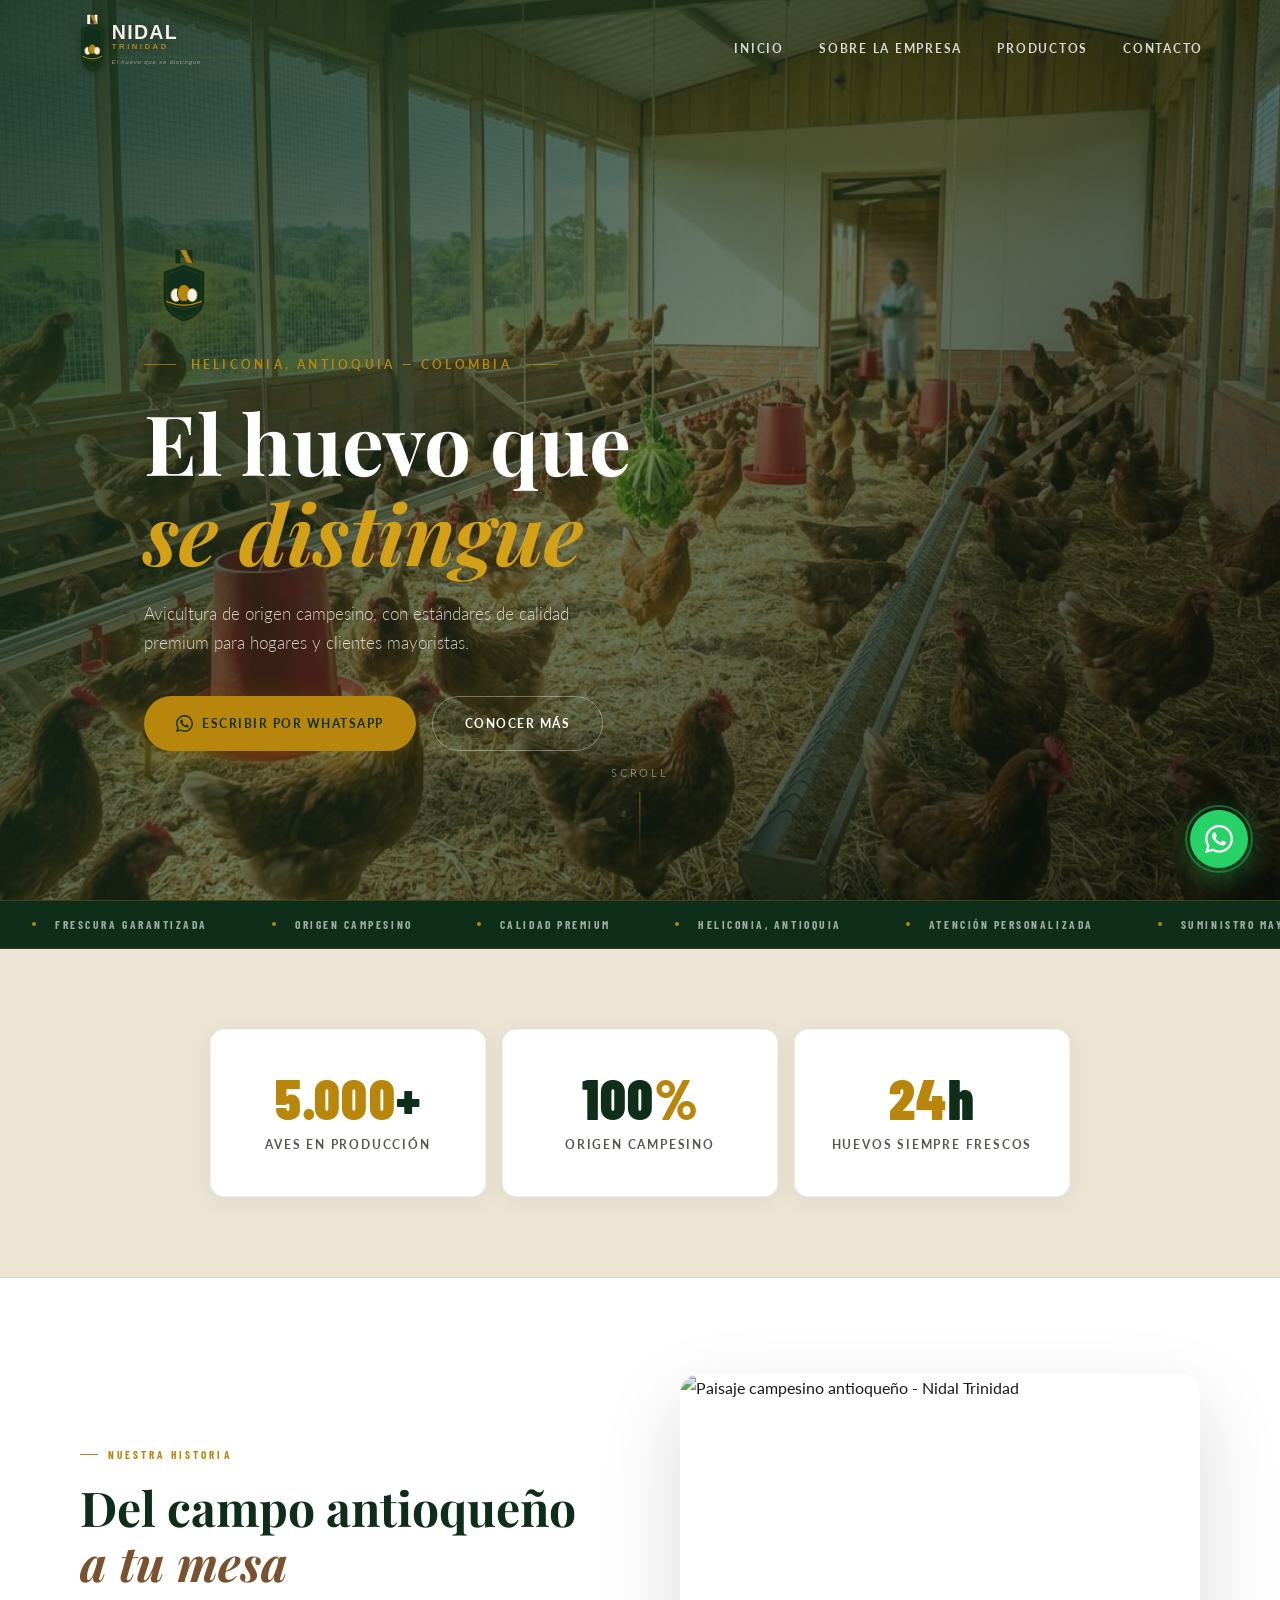
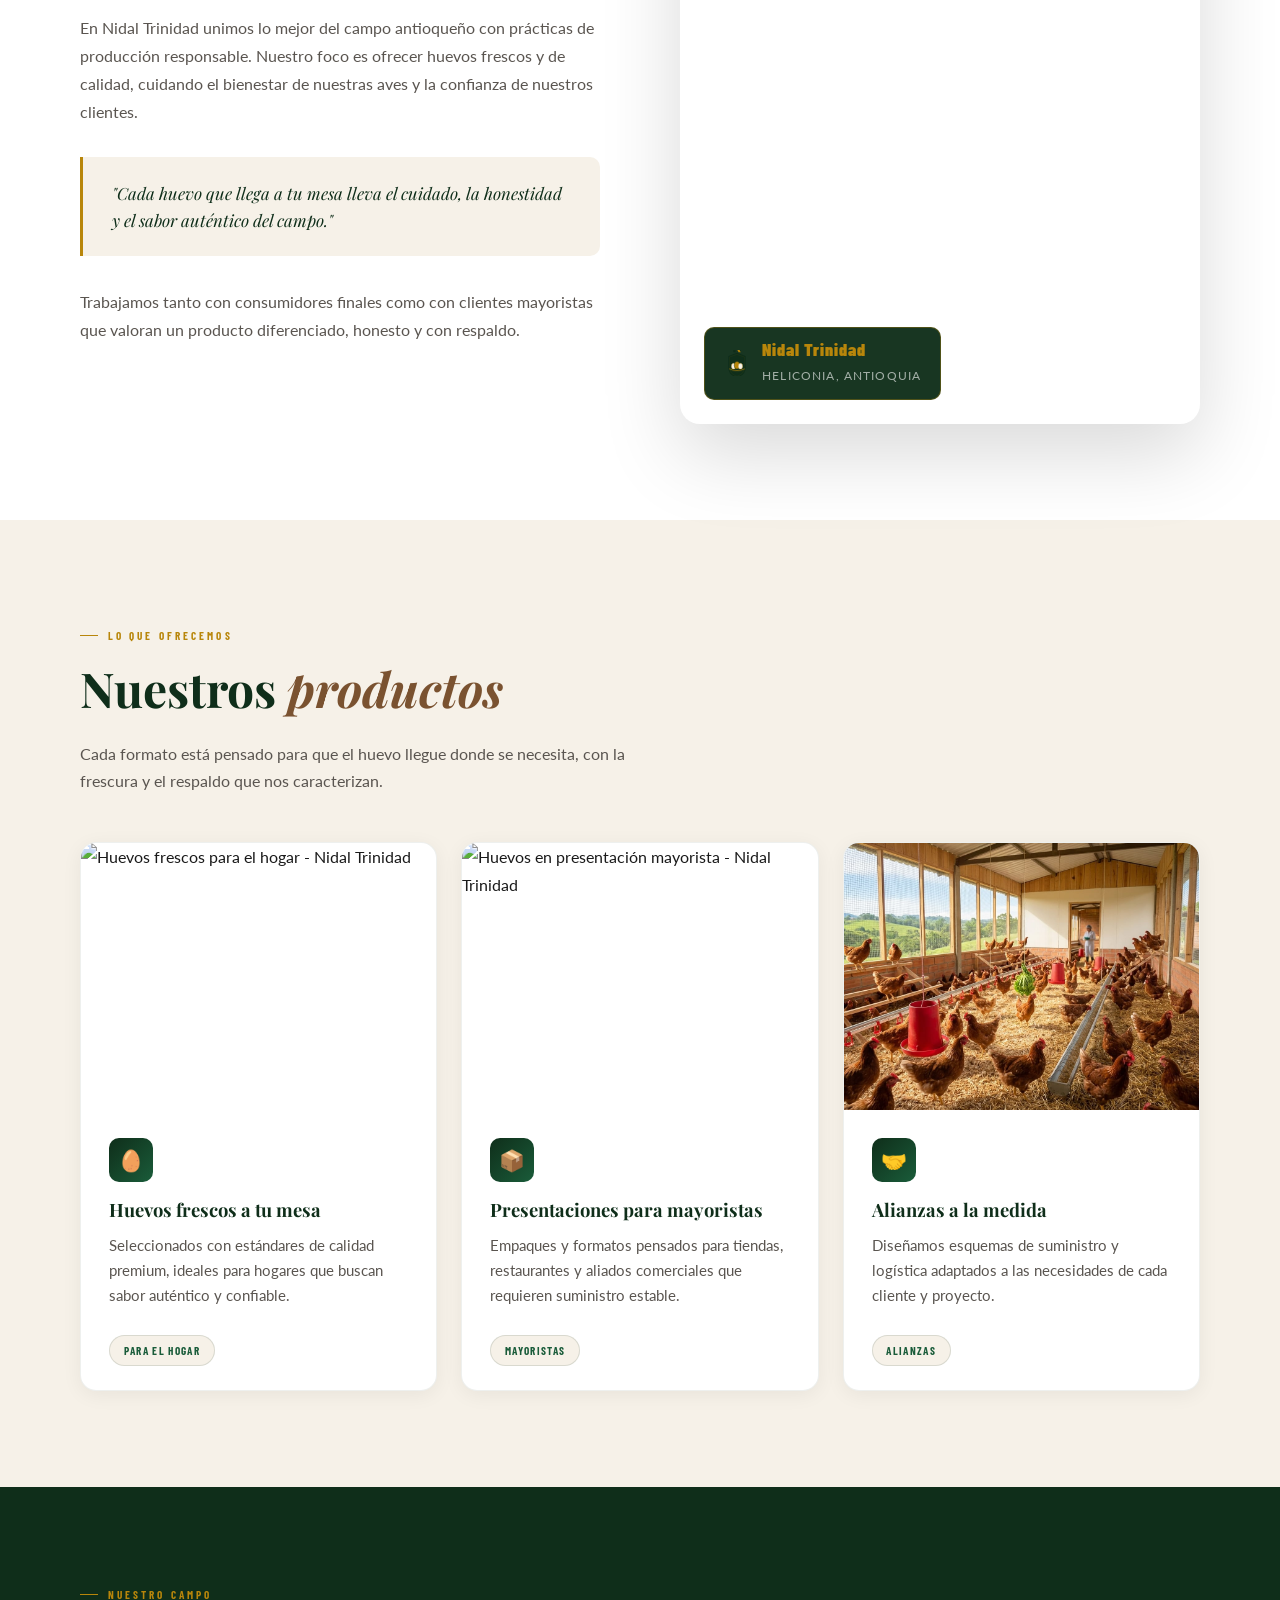
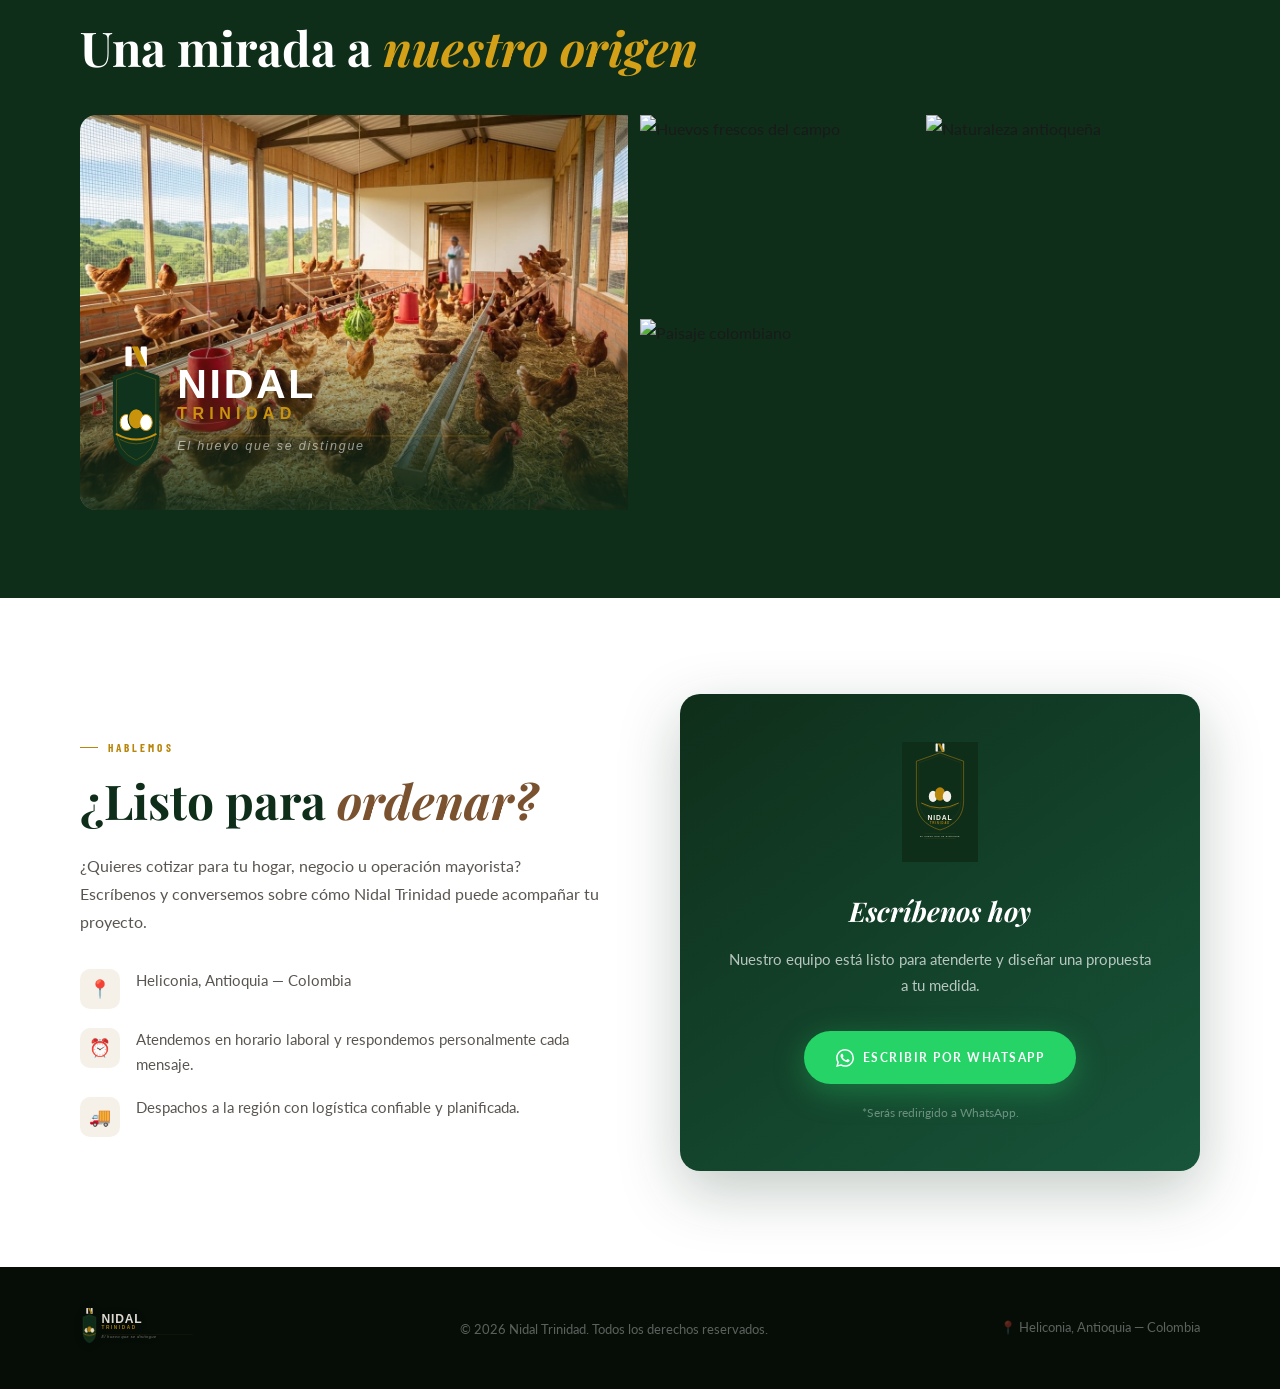
==== commit a52084ef: "Add files via upload" ====
--- a/index.html
+++ b/index.html
@@ -1,20 +1,20 @@
 <!DOCTYPE html>
 <html lang="es">
 <head>
-  <meta charset="UTF-8">
-  <meta name="viewport" content="width=device-width, initial-scale=1.0">
+  <meta charset="UTF-8" />
+  <meta name="viewport" content="width=device-width, initial-scale=1.0" />
   <title>Nidal Trinidad — El huevo que se distingue</title>
-  <link rel="icon" href="images/favicon.svg" type="image/svg+xml">
+  <link rel="icon" href="images/favicon.svg" type="image/svg+xml" />
   <link rel="preconnect" href="https://fonts.googleapis.com">
   <link rel="preconnect" href="https://fonts.gstatic.com" crossorigin>
-  <link href="https://fonts.googleapis.com/css2?family=BarlowCondensed:ital,wght@0,400;0,600;0,900;1,400&family=PlayfairDisplay:ital,wght@0,400;0,600;0,700;1,400;1,600&family=Lato:ital,wght@0,300;0,400;0,700;1,300&display=swap" rel="stylesheet">
-  <link rel="stylesheet" href="styles.css">
+  <link href="https://fonts.googleapis.com/css2?family=Barlow+Condensed:ital,wght@0,400;0,600;0,900;1,400&family=Playfair+Display:ital,wght@0,400;0,600;0,700;1,400;1,600&family=Lato:ital,wght@0,300;0,400;0,700;1,300&display=swap" rel="stylesheet">
+  <link rel="stylesheet" href="styles.css" />
 </head>
 <body>
 
 <!-- MOBILE MENU -->
 <div class="mobile-menu" id="mobileMenu">
-  <img src="images/logo-nav.svg" alt="Nidal Trinidad" class="mobile-logo">
+  <img src="images/logo-nav.svg" alt="Nidal Trinidad" class="mobile-logo" />
   <a href="#inicio" onclick="closeMobile()">Inicio</a>
   <a href="#sobre" onclick="closeMobile()">Nosotros</a>
   <a href="#productos" onclick="closeMobile()">Productos</a>
@@ -24,7 +24,7 @@
 <!-- NAVBAR -->
 <nav class="nav" id="navbar">
   <a href="#inicio" class="logo-link">
-    <img src="images/logo-nav.svg" alt="Nidal Trinidad" class="logo-img">
+    <img src="images/logo-nav.svg" alt="Nidal Trinidad" class="logo-img" />
   </a>
   <ul class="nav-links">
     <li><a href="#inicio">Inicio</a></li>
@@ -33,7 +33,7 @@
     <li><a href="#contacto">Contacto</a></li>
   </ul>
   <button class="hamburger" id="hamburger" onclick="toggleMobile()">
-    <span></span><span></span><span></span><span></span><span></span><span></span>
+    <span></span><span></span><span></span>
   </button>
 </nav>
 
@@ -43,11 +43,11 @@
   <div class="hero-overlay"></div>
   <div class="hero-content">
     <div class="hero-shield">
-      <img src="images/logo-icono.svg" alt="Escudo Nidal Trinidad" class="hero-shield-img">
+      <img src="images/logo-icono.svg" alt="Escudo Nidal Trinidad" class="hero-shield-img" />
     </div>
     <div class="hero-eyebrow">
       <span class="eyebrow-line"></span>
-      Heliconia, Antioquia &nbsp;·&nbsp; Colombia
+      Heliconia, Antioquia — Colombia
       <span class="eyebrow-line"></span>
     </div>
     <h1>El huevo que<br><em>se distingue</em></h1>
@@ -85,16 +85,16 @@
 <div class="stats">
   <div class="stats-grid">
     <div class="stat-item reveal">
-      <div class="stat-number">100<span>%</span></div>
-      <div class="stat-label">Libres de jaula</div>
+      <div class="stat-number"><span class="num" data-target="5000">0</span>+</div>
+      <div class="stat-label">Aves en producción</div>
     </div>
     <div class="stat-item reveal reveal-d2">
-      <div class="stat-number"><span class="num" data-target="240"></span>h</div>
-      <div class="stat-label">Huevos siempre frescos</div>
-    </div>
-    <div class="stat-item reveal reveal-d3">
       <div class="stat-number">100<span>%</span></div>
       <div class="stat-label">Origen campesino</div>
+    </div>
+    <div class="stat-item reveal reveal-d3">
+      <div class="stat-number"><span class="num" data-target="24">0</span>h</div>
+      <div class="stat-label">Huevos siempre frescos</div>
     </div>
   </div>
 </div>
@@ -110,12 +110,15 @@
         "Cada huevo que llega a tu mesa lleva el cuidado, la honestidad y el sabor auténtico del campo."
       </blockquote>
       <p>Trabajamos tanto con consumidores finales como con clientes mayoristas que valoran un producto diferenciado, honesto y con respaldo.</p>
-    </div>
-
+      <!-- Logo monocromo en sección clara -->
+      <div class="sobre-logo-wrap">
+        <img src="images/logo-monocromo.svg" alt="Nidal Trinidad" class="sobre-logo" />
+      </div>
+    </div>
     <div class="sobre-img reveal reveal-d2">
-      <img src="images/granja.jpg" alt="Granja Nidal Trinidad - Heliconia, Antioquia" loading="lazy" width="800" height="1000">
+      <img src="https://images.unsplash.com/photo-1500382017468-9049fed747ef?auto=format&fit=crop&w=800&q=80" alt="Paisaje campesino antioqueño - Nidal Trinidad" loading="lazy" />
       <div class="sobre-badge">
-        <img src="images/logo-icono.svg" alt="" aria-hidden="true" class="badge-icon" width="26" height="26">
+        <img src="images/logo-icono.svg" alt="" aria-hidden="true" class="badge-icon" />
         <div>
           <strong>Nidal Trinidad</strong>
           <span>Heliconia, Antioquia</span>
@@ -132,12 +135,13 @@
     <h2 class="section-title reveal reveal-d1">Nuestros <em>productos</em></h2>
     <p class="section-sub reveal reveal-d2">Cada formato está pensado para que el huevo llegue donde se necesita, con la frescura y el respaldo que nos caracterizan.</p>
     <div class="productos-grid">
+
       <article class="card reveal reveal-d1">
         <div class="card-img">
-          <img src="images/Huevos-frescos-a-tu-mesa.jpg" alt="Huevos frescos para el hogar - Nidal Trinidad" loading="lazy" width="600" height="450">
+          <img src="https://images.unsplash.com/photo-1498654896293-37aacf113fd9?auto=format&fit=crop&w=600&q=80" alt="Huevos frescos para el hogar - Nidal Trinidad" loading="lazy" />
         </div>
         <div class="card-body">
-          <div class="card-icon"></div>
+          <div class="card-icon">🥚</div>
           <h3>Huevos frescos a tu mesa</h3>
           <p>Seleccionados con estándares de calidad premium, ideales para hogares que buscan sabor auténtico y confiable.</p>
         </div>
@@ -145,12 +149,13 @@
           <span class="card-tag">Para el hogar</span>
         </div>
       </article>
+
       <article class="card reveal reveal-d2">
         <div class="card-img">
-          <img src="images/presentacion.jpg" alt="Huevos en presentación mayorista - Nidal Trinidad" loading="lazy" width="600" height="450">
+          <img src="https://images.unsplash.com/photo-1582722872445-44dc5f7e3c8f?auto=format&fit=crop&w=600&q=80" alt="Huevos en presentación mayorista - Nidal Trinidad" loading="lazy" />
         </div>
         <div class="card-body">
-          <div class="card-icon"></div>
+          <div class="card-icon">📦</div>
           <h3>Presentaciones para mayoristas</h3>
           <p>Empaques y formatos pensados para tiendas, restaurantes y aliados comerciales que requieren suministro estable.</p>
         </div>
@@ -158,12 +163,13 @@
           <span class="card-tag">Mayoristas</span>
         </div>
       </article>
+
       <article class="card reveal reveal-d3">
         <div class="card-img">
-          <img src="images/alianzas-a-la-medida.jpg" alt="Alianzas comerciales - Nidal Trinidad" loading="lazy" width="600" height="450">
+          <img src="images/granja.jpeg" alt="Granja Nidal Trinidad - Alianzas comerciales" loading="lazy" />
         </div>
         <div class="card-body">
-          <div class="card-icon"></div>
+          <div class="card-icon">🤝</div>
           <h3>Alianzas a la medida</h3>
           <p>Diseñamos esquemas de suministro y logística adaptados a las necesidades de cada cliente y proyecto.</p>
         </div>
@@ -171,6 +177,7 @@
           <span class="card-tag">Alianzas</span>
         </div>
       </article>
+
     </div>
   </div>
 </section>
@@ -180,15 +187,22 @@
   <div class="container">
     <div class="section-label reveal">Nuestro campo</div>
     <h2 class="section-title reveal reveal-d1">Una mirada a <em>nuestro origen</em></h2>
-    <div class="galeria-grid galeria-grid--duo">
-      <div class="galeria-item reveal">
-        <img src="images/granja.jpg" alt="Granja Nidal Trinidad - Heliconia, Antioquia" loading="lazy" width="800" height="600">
+    <div class="galeria-grid">
+      <!-- Foto real de la granja como imagen principal -->
+      <div class="galeria-item galeria-main reveal">
+        <img src="images/granja.jpeg" alt="Granja Nidal Trinidad - Heliconia, Antioquia" loading="lazy" />
         <div class="galeria-caption">
-          <img src="images/logo-nav.svg" alt="Nidal Trinidad" class="galeria-logo" width="140" height="36">
-        </div>
+          <img src="images/logo-nav.svg" alt="Nidal Trinidad" class="galeria-logo" />
+        </div>
+      </div>
+      <div class="galeria-item reveal reveal-d1">
+        <img src="https://images.unsplash.com/photo-1518977676601-b53f82aba655?auto=format&fit=crop&w=600&q=80" alt="Huevos frescos del campo" loading="lazy" />
       </div>
       <div class="galeria-item reveal reveal-d2">
-        <img src="images/gallinas.jpg" alt="Aves Nidal Trinidad" loading="lazy" width="600" height="600">
+        <img src="https://images.unsplash.com/photo-1464822759023-fed622ff2c3b?auto=format&fit=crop&w=600&q=80" alt="Naturaleza antioqueña" loading="lazy" />
+      </div>
+      <div class="galeria-item reveal reveal-d3">
+        <img src="https://images.unsplash.com/photo-1501854140801-50d01698950b?auto=format&fit=crop&w=600&q=80" alt="Paisaje colombiano" loading="lazy" />
       </div>
     </div>
   </div>
@@ -199,15 +213,15 @@
   <div class="container contacto-grid">
     <div class="contacto-text reveal">
       <div class="section-label">Hablemos</div>
-      <h2 class="section-title">Listo para <em>ordenar?</em></h2>
+      <h2 class="section-title">¿Listo para <em>ordenar?</em></h2>
       <p>¿Quieres cotizar para tu hogar, negocio u operación mayorista? Escríbenos y conversemos sobre cómo Nidal Trinidad puede acompañar tu proyecto.</p>
       <div class="contacto-info">
         <div class="info-item">
           <div class="info-icon">📍</div>
-          <span>Heliconia, Antioquia · Colombia</span>
+          <span>Heliconia, Antioquia — Colombia</span>
         </div>
         <div class="info-item">
-          <div class="info-icon">💬</div>
+          <div class="info-icon">⏰</div>
           <span>Atendemos en horario laboral y respondemos personalmente cada mensaje.</span>
         </div>
         <div class="info-item">
@@ -216,17 +230,16 @@
         </div>
       </div>
     </div>
-
     <div class="contacto-card reveal reveal-d2">
       <div class="contacto-card-inner">
-        <img src="images/logo-negativo.svg" alt="Nidal Trinidad" class="contacto-logo" width="220" height="110">
+        <img src="images/logo-negativo.svg" alt="Nidal Trinidad" class="contacto-logo" />
         <h3>Escríbenos hoy</h3>
         <p>Nuestro equipo está listo para atenderte y diseñar una propuesta a tu medida.</p>
         <a class="btn-primary btn-wa" href="https://api.whatsapp.com/send?phone=573052434974&text=Hola%2C%20quiero%20m%C3%A1s%20informaci%C3%B3n%20sobre%20los%20huevos%20de%20Nidal%20Trinidad." target="_blank" rel="noopener noreferrer">
           <svg width="18" height="18" viewBox="0 0 24 24" fill="currentColor" aria-hidden="true"><path d="M17.472 14.382c-.297-.149-1.758-.867-2.03-.967-.273-.099-.471-.148-.67.15-.197.297-.767.966-.94 1.164-.173.199-.347.223-.644.075-.297-.15-1.255-.463-2.39-1.475-.883-.788-1.48-1.761-1.653-2.059-.173-.297-.018-.458.13-.606.134-.133.298-.347.446-.52.149-.174.198-.298.298-.497.099-.198.05-.371-.025-.52-.075-.149-.669-1.612-.916-2.207-.242-.579-.487-.5-.669-.51-.173-.008-.371-.01-.57-.01-.198 0-.52.074-.792.372-.272.297-1.04 1.016-1.04 2.479 0 1.462 1.065 2.875 1.213 3.074.149.198 2.096 3.2 5.077 4.487.709.306 1.262.489 1.694.625.712.227 1.36.195 1.871.118.571-.085 1.758-.719 2.006-1.413.248-.694.248-1.289.173-1.413-.074-.124-.272-.198-.57-.347m-5.421 7.403h-.004a9.87 9.87 0 01-5.031-1.378l-.361-.214-3.741.982.998-3.648-.235-.374a9.86 9.86 0 01-1.51-5.26c.001-5.45 4.436-9.884 9.888-9.884 2.64 0 5.122 1.03 6.988 2.898a9.825 9.825 0 012.893 6.994c-.003 5.45-4.437 9.884-9.885 9.884m8.413-18.297A11.815 11.815 0 0012.05 0C5.495 0 .16 5.335.157 11.892c0 2.096.547 4.142 1.588 5.945L.057 24l6.305-1.654a11.882 11.882 0 005.683 1.448h.005c6.554 0 11.89-5.335 11.893-11.893a11.821 11.821 0 00-3.48-8.413z"/></svg>
           Escribir por WhatsApp
         </a>
-        <small>Serás redirigido a WhatsApp.</small>
+        <small>*Serás redirigido a WhatsApp.</small>
       </div>
     </div>
   </div>
@@ -236,12 +249,12 @@
 <footer class="footer">
   <div class="footer-inner">
     <div class="footer-brand">
-      <img src="images/logo-nav.svg" alt="Nidal Trinidad" class="footer-logo-img" width="140" height="42">
+      <img src="images/logo-nav.svg" alt="Nidal Trinidad" class="footer-logo-img" />
     </div>
     <div class="footer-mid">
       <span class="footer-copy">© 2026 Nidal Trinidad. Todos los derechos reservados.</span>
     </div>
-    <span class="footer-loc">Heliconia, Antioquia · Colombia</span>
+    <span class="footer-loc">📍 Heliconia, Antioquia — Colombia</span>
   </div>
 </footer>
 
@@ -251,18 +264,21 @@
 </a>
 
 <script>
-  // NAVBAR SCROLL
+  /* ——— NAVBAR SCROLL ——— */
   const navbar = document.getElementById('navbar');
-  window.addEventListener('scroll', () => navbar.classList.toggle('scrolled', window.scrollY > 60), { passive: true });
-
-  // PARALLAX HERO
+  window.addEventListener('scroll', () => {
+    navbar.classList.toggle('scrolled', window.scrollY > 60);
+  }, { passive: true });
+
+  /* ——— PARALLAX HERO ——— */
   const heroBg = document.getElementById('heroBg');
   window.addEventListener('scroll', () => {
-    if (window.scrollY < window.innerHeight * 1.2)
+    if (window.scrollY < window.innerHeight * 1.2) {
       heroBg.style.transform = `scale(1.1) translateY(${window.scrollY * 0.22}px)`;
+    }
   }, { passive: true });
 
-  // MOBILE MENU
+  /* ——— MOBILE MENU ——— */
   const hamburger = document.getElementById('hamburger');
   const mobileMenu = document.getElementById('mobileMenu');
   function toggleMobile() {
@@ -276,13 +292,13 @@
     document.body.style.overflow = '';
   }
 
-  // SCROLL REVEAL
-  const io = new IntersectionObserver(entries => entries.forEach(e => {
-    if (e.isIntersecting) e.target.classList.add('visible');
-  }), { threshold: 0.1 });
+  /* ——— SCROLL REVEAL ——— */
+  const io = new IntersectionObserver(entries => {
+    entries.forEach(e => { if (e.isIntersecting) e.target.classList.add('visible'); });
+  }, { threshold: 0.1 });
   document.querySelectorAll('.reveal').forEach(el => io.observe(el));
 
-  // COUNTER ANIMATION
+  /* ——— COUNTER ANIMATION ——— */
   function countUp(el) {
     const target = +el.dataset.target;
     const dur = 1600;
@@ -296,10 +312,13 @@
     };
     requestAnimationFrame(tick);
   }
-  const statObs = new IntersectionObserver(entries => entries.forEach(e => {
-    if (e.isIntersecting) { countUp(e.target); statObs.unobserve(e.target); }
-  }), { threshold: 0.5 });
+  const statObs = new IntersectionObserver(entries => {
+    entries.forEach(e => {
+      if (e.isIntersecting) { countUp(e.target); statObs.unobserve(e.target); }
+    });
+  }, { threshold: 0.5 });
   document.querySelectorAll('.num[data-target]').forEach(el => statObs.observe(el));
 </script>
+
 </body>
 </html>
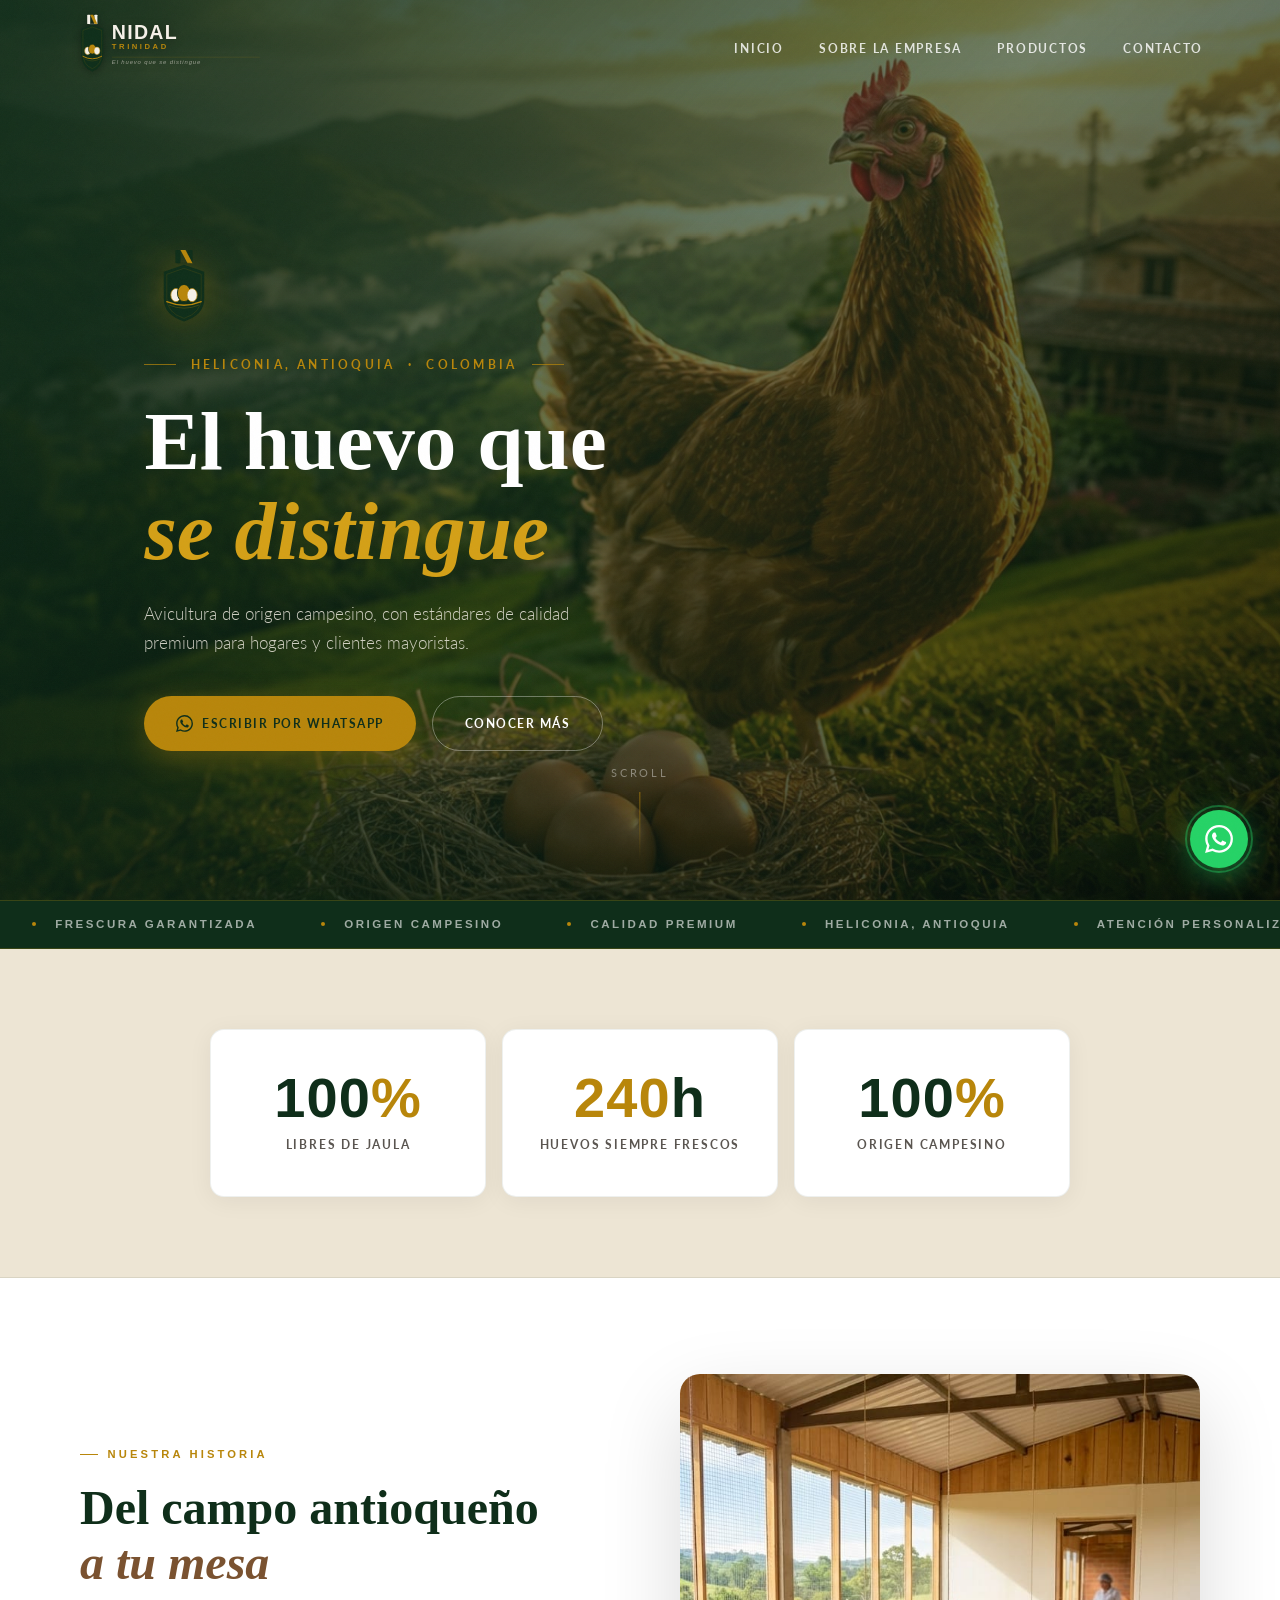
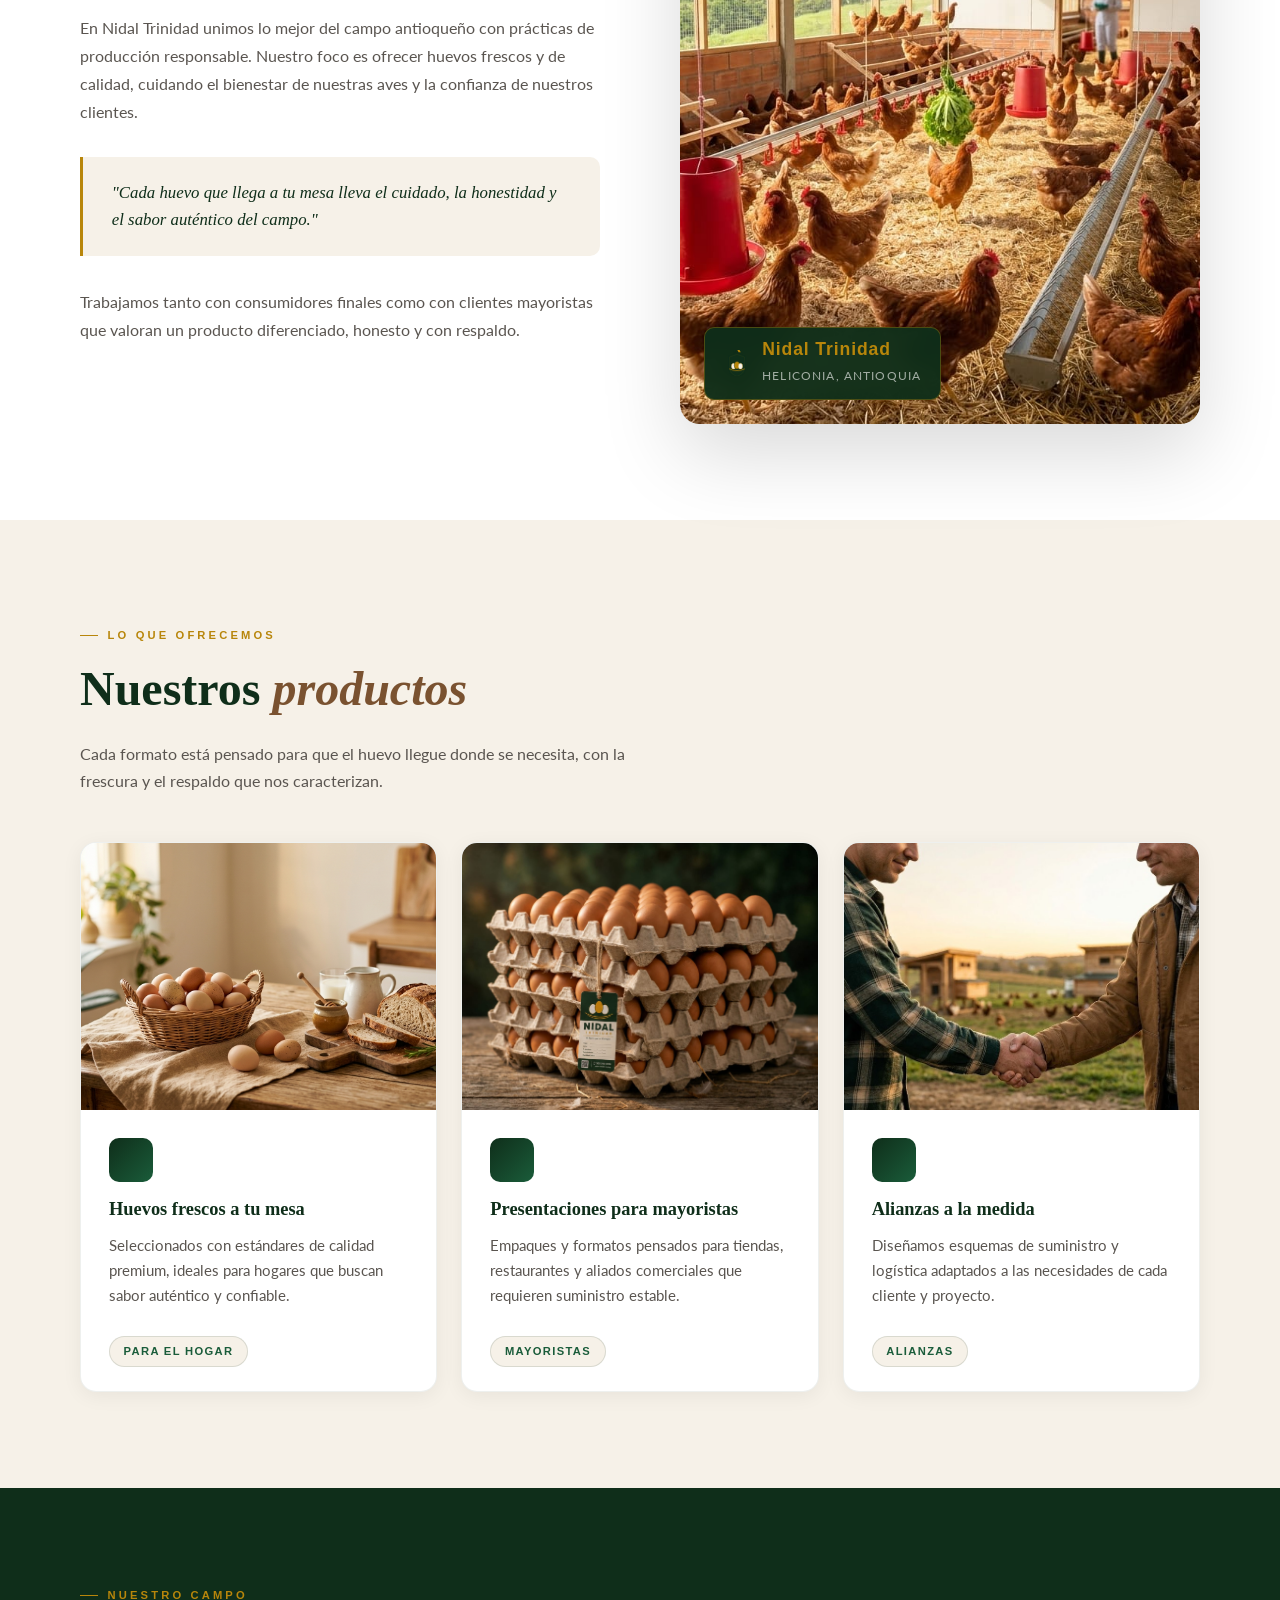
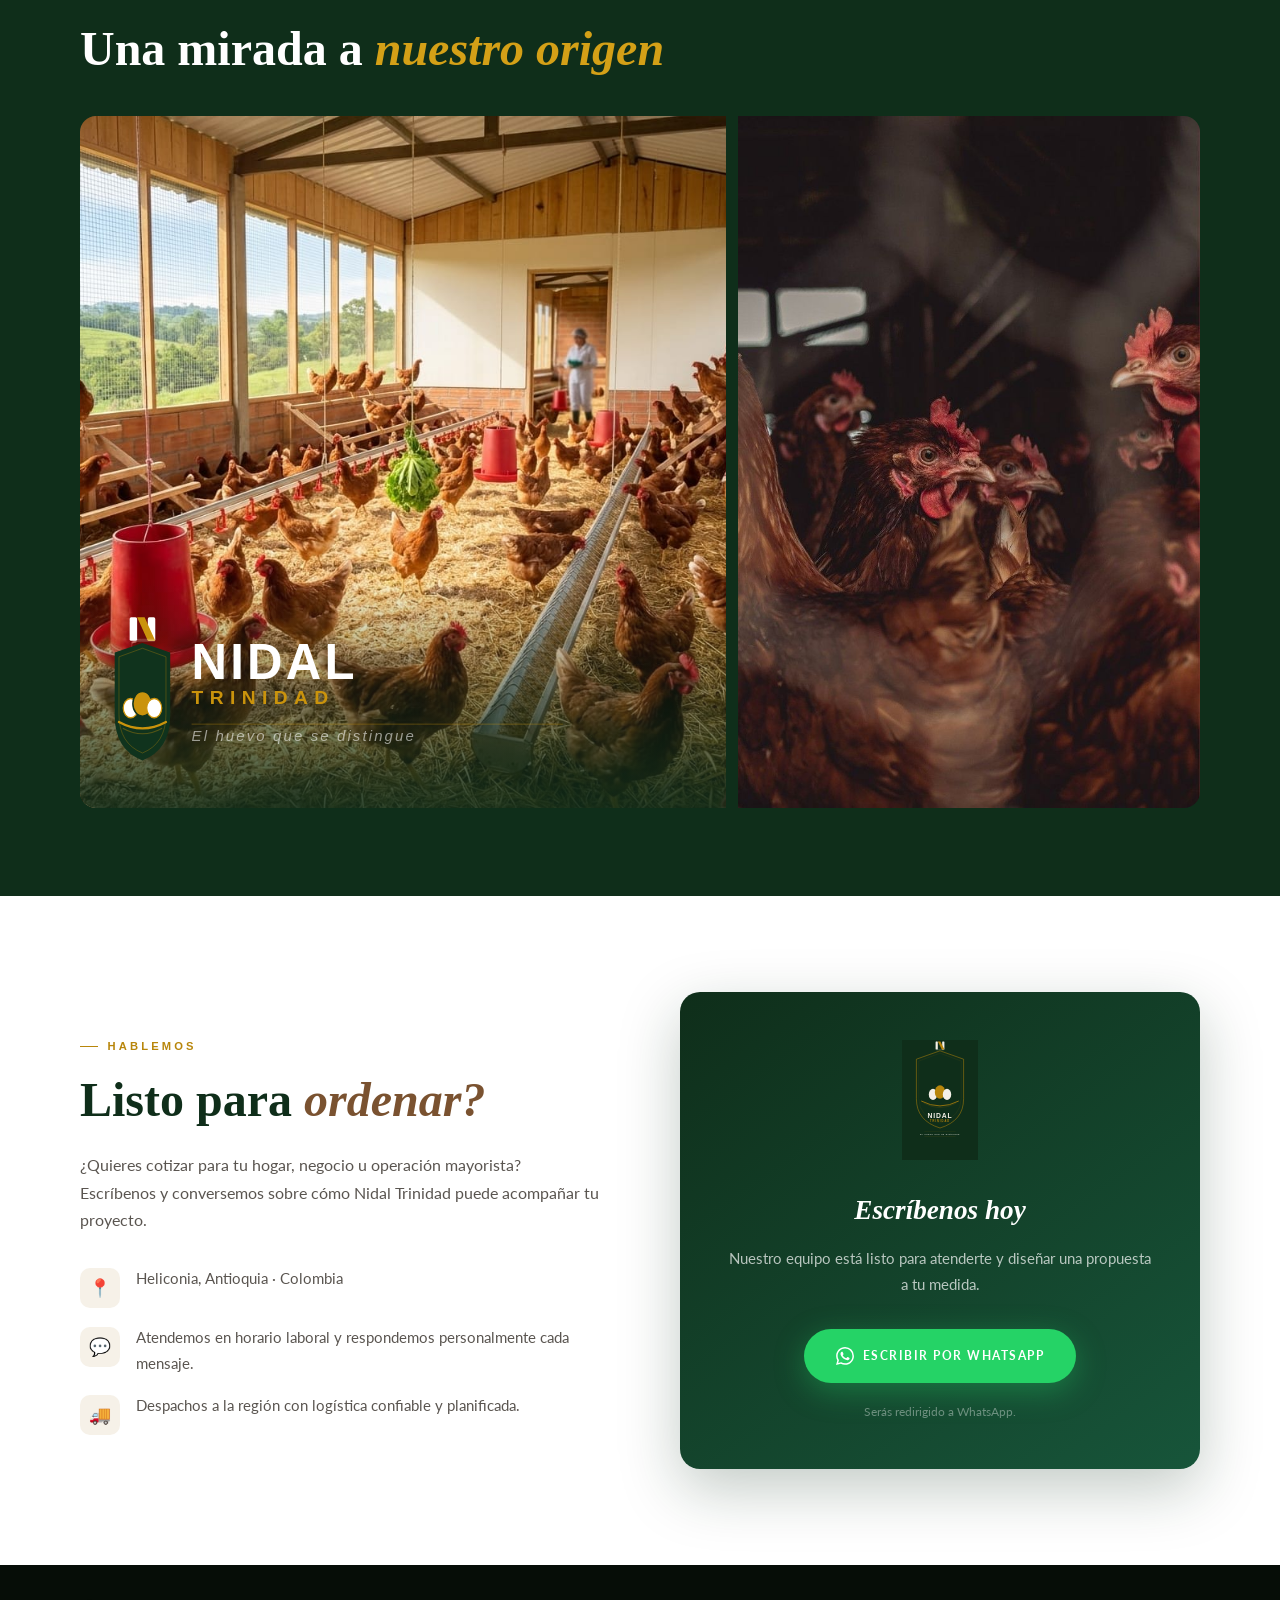
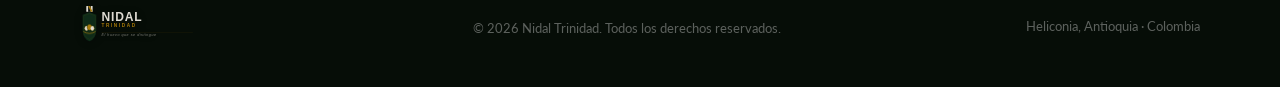
==== commit 7dc6798d: "Add files via upload" ====
--- a/index.html
+++ b/index.html
@@ -1,20 +1,20 @@
 <!DOCTYPE html>
 <html lang="es">
 <head>
-  <meta charset="UTF-8" />
-  <meta name="viewport" content="width=device-width, initial-scale=1.0" />
+  <meta charset="UTF-8">
+  <meta name="viewport" content="width=device-width, initial-scale=1.0">
   <title>Nidal Trinidad — El huevo que se distingue</title>
-  <link rel="icon" href="images/favicon.svg" type="image/svg+xml" />
+  <link rel="icon" href="images/favicon.svg" type="image/svg+xml">
   <link rel="preconnect" href="https://fonts.googleapis.com">
   <link rel="preconnect" href="https://fonts.gstatic.com" crossorigin>
-  <link href="https://fonts.googleapis.com/css2?family=Barlow+Condensed:ital,wght@0,400;0,600;0,900;1,400&family=Playfair+Display:ital,wght@0,400;0,600;0,700;1,400;1,600&family=Lato:ital,wght@0,300;0,400;0,700;1,300&display=swap" rel="stylesheet">
-  <link rel="stylesheet" href="styles.css" />
+  <link href="https://fonts.googleapis.com/css2?family=BarlowCondensed:ital,wght@0,400;0,600;0,900;1,400&family=PlayfairDisplay:ital,wght@0,400;0,600;0,700;1,400;1,600&family=Lato:ital,wght@0,300;0,400;0,700;1,300&display=swap" rel="stylesheet">
+  <link rel="stylesheet" href="styles.css">
 </head>
 <body>
 
 <!-- MOBILE MENU -->
 <div class="mobile-menu" id="mobileMenu">
-  <img src="images/logo-nav.svg" alt="Nidal Trinidad" class="mobile-logo" />
+  <img src="images/logo-nav.svg" alt="Nidal Trinidad" class="mobile-logo">
   <a href="#inicio" onclick="closeMobile()">Inicio</a>
   <a href="#sobre" onclick="closeMobile()">Nosotros</a>
   <a href="#productos" onclick="closeMobile()">Productos</a>
@@ -24,7 +24,7 @@
 <!-- NAVBAR -->
 <nav class="nav" id="navbar">
   <a href="#inicio" class="logo-link">
-    <img src="images/logo-nav.svg" alt="Nidal Trinidad" class="logo-img" />
+    <img src="images/logo-nav.svg" alt="Nidal Trinidad" class="logo-img">
   </a>
   <ul class="nav-links">
     <li><a href="#inicio">Inicio</a></li>
@@ -33,7 +33,7 @@
     <li><a href="#contacto">Contacto</a></li>
   </ul>
   <button class="hamburger" id="hamburger" onclick="toggleMobile()">
-    <span></span><span></span><span></span>
+    <span></span><span></span><span></span><span></span><span></span><span></span>
   </button>
 </nav>
 
@@ -43,11 +43,11 @@
   <div class="hero-overlay"></div>
   <div class="hero-content">
     <div class="hero-shield">
-      <img src="images/logo-icono.svg" alt="Escudo Nidal Trinidad" class="hero-shield-img" />
+      <img src="images/logo-icono.svg" alt="Escudo Nidal Trinidad" class="hero-shield-img">
     </div>
     <div class="hero-eyebrow">
       <span class="eyebrow-line"></span>
-      Heliconia, Antioquia — Colombia
+      Heliconia, Antioquia &nbsp;·&nbsp; Colombia
       <span class="eyebrow-line"></span>
     </div>
     <h1>El huevo que<br><em>se distingue</em></h1>
@@ -85,16 +85,16 @@
 <div class="stats">
   <div class="stats-grid">
     <div class="stat-item reveal">
-      <div class="stat-number"><span class="num" data-target="5000">0</span>+</div>
-      <div class="stat-label">Aves en producción</div>
+      <div class="stat-number">100<span>%</span></div>
+      <div class="stat-label">Libres de jaula</div>
     </div>
     <div class="stat-item reveal reveal-d2">
+      <div class="stat-number"><span class="num" data-target="240"></span>h</div>
+      <div class="stat-label">Huevos siempre frescos</div>
+    </div>
+    <div class="stat-item reveal reveal-d3">
       <div class="stat-number">100<span>%</span></div>
       <div class="stat-label">Origen campesino</div>
-    </div>
-    <div class="stat-item reveal reveal-d3">
-      <div class="stat-number"><span class="num" data-target="24">0</span>h</div>
-      <div class="stat-label">Huevos siempre frescos</div>
     </div>
   </div>
 </div>
@@ -110,15 +110,12 @@
         "Cada huevo que llega a tu mesa lleva el cuidado, la honestidad y el sabor auténtico del campo."
       </blockquote>
       <p>Trabajamos tanto con consumidores finales como con clientes mayoristas que valoran un producto diferenciado, honesto y con respaldo.</p>
-      <!-- Logo monocromo en sección clara -->
-      <div class="sobre-logo-wrap">
-        <img src="images/logo-monocromo.svg" alt="Nidal Trinidad" class="sobre-logo" />
-      </div>
-    </div>
+    </div>
+
     <div class="sobre-img reveal reveal-d2">
-      <img src="https://images.unsplash.com/photo-1500382017468-9049fed747ef?auto=format&fit=crop&w=800&q=80" alt="Paisaje campesino antioqueño - Nidal Trinidad" loading="lazy" />
+      <img src="images/granja.jpg" alt="Granja Nidal Trinidad - Heliconia, Antioquia" loading="lazy" width="800" height="1000">
       <div class="sobre-badge">
-        <img src="images/logo-icono.svg" alt="" aria-hidden="true" class="badge-icon" />
+        <img src="images/logo-icono.svg" alt="" aria-hidden="true" class="badge-icon" width="26" height="26">
         <div>
           <strong>Nidal Trinidad</strong>
           <span>Heliconia, Antioquia</span>
@@ -135,13 +132,12 @@
     <h2 class="section-title reveal reveal-d1">Nuestros <em>productos</em></h2>
     <p class="section-sub reveal reveal-d2">Cada formato está pensado para que el huevo llegue donde se necesita, con la frescura y el respaldo que nos caracterizan.</p>
     <div class="productos-grid">
-
       <article class="card reveal reveal-d1">
         <div class="card-img">
-          <img src="https://images.unsplash.com/photo-1498654896293-37aacf113fd9?auto=format&fit=crop&w=600&q=80" alt="Huevos frescos para el hogar - Nidal Trinidad" loading="lazy" />
+          <img src="images/Huevos-frescos-a-tu-mesa.jpg" alt="Huevos frescos para el hogar - Nidal Trinidad" loading="lazy" width="600" height="450">
         </div>
         <div class="card-body">
-          <div class="card-icon">🥚</div>
+          <div class="card-icon"></div>
           <h3>Huevos frescos a tu mesa</h3>
           <p>Seleccionados con estándares de calidad premium, ideales para hogares que buscan sabor auténtico y confiable.</p>
         </div>
@@ -149,13 +145,12 @@
           <span class="card-tag">Para el hogar</span>
         </div>
       </article>
-
       <article class="card reveal reveal-d2">
         <div class="card-img">
-          <img src="https://images.unsplash.com/photo-1582722872445-44dc5f7e3c8f?auto=format&fit=crop&w=600&q=80" alt="Huevos en presentación mayorista - Nidal Trinidad" loading="lazy" />
+          <img src="images/presentacion.jpg" alt="Huevos en presentación mayorista - Nidal Trinidad" loading="lazy" width="600" height="450">
         </div>
         <div class="card-body">
-          <div class="card-icon">📦</div>
+          <div class="card-icon"></div>
           <h3>Presentaciones para mayoristas</h3>
           <p>Empaques y formatos pensados para tiendas, restaurantes y aliados comerciales que requieren suministro estable.</p>
         </div>
@@ -163,13 +158,12 @@
           <span class="card-tag">Mayoristas</span>
         </div>
       </article>
-
       <article class="card reveal reveal-d3">
         <div class="card-img">
-          <img src="images/granja.jpeg" alt="Granja Nidal Trinidad - Alianzas comerciales" loading="lazy" />
+          <img src="images/alianzas-a-la-medida.jpg" alt="Alianzas comerciales - Nidal Trinidad" loading="lazy" width="600" height="450">
         </div>
         <div class="card-body">
-          <div class="card-icon">🤝</div>
+          <div class="card-icon"></div>
           <h3>Alianzas a la medida</h3>
           <p>Diseñamos esquemas de suministro y logística adaptados a las necesidades de cada cliente y proyecto.</p>
         </div>
@@ -177,7 +171,6 @@
           <span class="card-tag">Alianzas</span>
         </div>
       </article>
-
     </div>
   </div>
 </section>
@@ -187,22 +180,15 @@
   <div class="container">
     <div class="section-label reveal">Nuestro campo</div>
     <h2 class="section-title reveal reveal-d1">Una mirada a <em>nuestro origen</em></h2>
-    <div class="galeria-grid">
-      <!-- Foto real de la granja como imagen principal -->
-      <div class="galeria-item galeria-main reveal">
-        <img src="images/granja.jpeg" alt="Granja Nidal Trinidad - Heliconia, Antioquia" loading="lazy" />
+    <div class="galeria-grid galeria-grid--duo">
+      <div class="galeria-item reveal">
+        <img src="images/granja.jpg" alt="Granja Nidal Trinidad - Heliconia, Antioquia" loading="lazy" width="800" height="600">
         <div class="galeria-caption">
-          <img src="images/logo-nav.svg" alt="Nidal Trinidad" class="galeria-logo" />
-        </div>
-      </div>
-      <div class="galeria-item reveal reveal-d1">
-        <img src="https://images.unsplash.com/photo-1518977676601-b53f82aba655?auto=format&fit=crop&w=600&q=80" alt="Huevos frescos del campo" loading="lazy" />
+          <img src="images/logo-nav.svg" alt="Nidal Trinidad" class="galeria-logo" width="140" height="36">
+        </div>
       </div>
       <div class="galeria-item reveal reveal-d2">
-        <img src="https://images.unsplash.com/photo-1464822759023-fed622ff2c3b?auto=format&fit=crop&w=600&q=80" alt="Naturaleza antioqueña" loading="lazy" />
-      </div>
-      <div class="galeria-item reveal reveal-d3">
-        <img src="https://images.unsplash.com/photo-1501854140801-50d01698950b?auto=format&fit=crop&w=600&q=80" alt="Paisaje colombiano" loading="lazy" />
+        <img src="images/gallinas.jpg" alt="Aves Nidal Trinidad" loading="lazy" width="600" height="600">
       </div>
     </div>
   </div>
@@ -213,15 +199,15 @@
   <div class="container contacto-grid">
     <div class="contacto-text reveal">
       <div class="section-label">Hablemos</div>
-      <h2 class="section-title">¿Listo para <em>ordenar?</em></h2>
+      <h2 class="section-title">Listo para <em>ordenar?</em></h2>
       <p>¿Quieres cotizar para tu hogar, negocio u operación mayorista? Escríbenos y conversemos sobre cómo Nidal Trinidad puede acompañar tu proyecto.</p>
       <div class="contacto-info">
         <div class="info-item">
           <div class="info-icon">📍</div>
-          <span>Heliconia, Antioquia — Colombia</span>
+          <span>Heliconia, Antioquia · Colombia</span>
         </div>
         <div class="info-item">
-          <div class="info-icon">⏰</div>
+          <div class="info-icon">💬</div>
           <span>Atendemos en horario laboral y respondemos personalmente cada mensaje.</span>
         </div>
         <div class="info-item">
@@ -230,16 +216,17 @@
         </div>
       </div>
     </div>
+
     <div class="contacto-card reveal reveal-d2">
       <div class="contacto-card-inner">
-        <img src="images/logo-negativo.svg" alt="Nidal Trinidad" class="contacto-logo" />
+        <img src="images/logo-negativo.svg" alt="Nidal Trinidad" class="contacto-logo" width="220" height="110">
         <h3>Escríbenos hoy</h3>
         <p>Nuestro equipo está listo para atenderte y diseñar una propuesta a tu medida.</p>
         <a class="btn-primary btn-wa" href="https://api.whatsapp.com/send?phone=573052434974&text=Hola%2C%20quiero%20m%C3%A1s%20informaci%C3%B3n%20sobre%20los%20huevos%20de%20Nidal%20Trinidad." target="_blank" rel="noopener noreferrer">
           <svg width="18" height="18" viewBox="0 0 24 24" fill="currentColor" aria-hidden="true"><path d="M17.472 14.382c-.297-.149-1.758-.867-2.03-.967-.273-.099-.471-.148-.67.15-.197.297-.767.966-.94 1.164-.173.199-.347.223-.644.075-.297-.15-1.255-.463-2.39-1.475-.883-.788-1.48-1.761-1.653-2.059-.173-.297-.018-.458.13-.606.134-.133.298-.347.446-.52.149-.174.198-.298.298-.497.099-.198.05-.371-.025-.52-.075-.149-.669-1.612-.916-2.207-.242-.579-.487-.5-.669-.51-.173-.008-.371-.01-.57-.01-.198 0-.52.074-.792.372-.272.297-1.04 1.016-1.04 2.479 0 1.462 1.065 2.875 1.213 3.074.149.198 2.096 3.2 5.077 4.487.709.306 1.262.489 1.694.625.712.227 1.36.195 1.871.118.571-.085 1.758-.719 2.006-1.413.248-.694.248-1.289.173-1.413-.074-.124-.272-.198-.57-.347m-5.421 7.403h-.004a9.87 9.87 0 01-5.031-1.378l-.361-.214-3.741.982.998-3.648-.235-.374a9.86 9.86 0 01-1.51-5.26c.001-5.45 4.436-9.884 9.888-9.884 2.64 0 5.122 1.03 6.988 2.898a9.825 9.825 0 012.893 6.994c-.003 5.45-4.437 9.884-9.885 9.884m8.413-18.297A11.815 11.815 0 0012.05 0C5.495 0 .16 5.335.157 11.892c0 2.096.547 4.142 1.588 5.945L.057 24l6.305-1.654a11.882 11.882 0 005.683 1.448h.005c6.554 0 11.89-5.335 11.893-11.893a11.821 11.821 0 00-3.48-8.413z"/></svg>
           Escribir por WhatsApp
         </a>
-        <small>*Serás redirigido a WhatsApp.</small>
+        <small>Serás redirigido a WhatsApp.</small>
       </div>
     </div>
   </div>
@@ -249,12 +236,12 @@
 <footer class="footer">
   <div class="footer-inner">
     <div class="footer-brand">
-      <img src="images/logo-nav.svg" alt="Nidal Trinidad" class="footer-logo-img" />
+      <img src="images/logo-nav.svg" alt="Nidal Trinidad" class="footer-logo-img" width="140" height="42">
     </div>
     <div class="footer-mid">
       <span class="footer-copy">© 2026 Nidal Trinidad. Todos los derechos reservados.</span>
     </div>
-    <span class="footer-loc">📍 Heliconia, Antioquia — Colombia</span>
+    <span class="footer-loc">Heliconia, Antioquia · Colombia</span>
   </div>
 </footer>
 
@@ -264,21 +251,18 @@
 </a>
 
 <script>
-  /* ——— NAVBAR SCROLL ——— */
+  // NAVBAR SCROLL
   const navbar = document.getElementById('navbar');
-  window.addEventListener('scroll', () => {
-    navbar.classList.toggle('scrolled', window.scrollY > 60);
-  }, { passive: true });
-
-  /* ——— PARALLAX HERO ——— */
+  window.addEventListener('scroll', () => navbar.classList.toggle('scrolled', window.scrollY > 60), { passive: true });
+
+  // PARALLAX HERO
   const heroBg = document.getElementById('heroBg');
   window.addEventListener('scroll', () => {
-    if (window.scrollY < window.innerHeight * 1.2) {
+    if (window.scrollY < window.innerHeight * 1.2)
       heroBg.style.transform = `scale(1.1) translateY(${window.scrollY * 0.22}px)`;
-    }
   }, { passive: true });
 
-  /* ——— MOBILE MENU ——— */
+  // MOBILE MENU
   const hamburger = document.getElementById('hamburger');
   const mobileMenu = document.getElementById('mobileMenu');
   function toggleMobile() {
@@ -292,13 +276,13 @@
     document.body.style.overflow = '';
   }
 
-  /* ——— SCROLL REVEAL ——— */
-  const io = new IntersectionObserver(entries => {
-    entries.forEach(e => { if (e.isIntersecting) e.target.classList.add('visible'); });
-  }, { threshold: 0.1 });
+  // SCROLL REVEAL
+  const io = new IntersectionObserver(entries => entries.forEach(e => {
+    if (e.isIntersecting) e.target.classList.add('visible');
+  }), { threshold: 0.1 });
   document.querySelectorAll('.reveal').forEach(el => io.observe(el));
 
-  /* ——— COUNTER ANIMATION ——— */
+  // COUNTER ANIMATION
   function countUp(el) {
     const target = +el.dataset.target;
     const dur = 1600;
@@ -312,13 +296,10 @@
     };
     requestAnimationFrame(tick);
   }
-  const statObs = new IntersectionObserver(entries => {
-    entries.forEach(e => {
-      if (e.isIntersecting) { countUp(e.target); statObs.unobserve(e.target); }
-    });
-  }, { threshold: 0.5 });
+  const statObs = new IntersectionObserver(entries => entries.forEach(e => {
+    if (e.isIntersecting) { countUp(e.target); statObs.unobserve(e.target); }
+  }), { threshold: 0.5 });
   document.querySelectorAll('.num[data-target]').forEach(el => statObs.observe(el));
 </script>
-
 </body>
 </html>
--- a/styles.css
+++ b/styles.css
@@ -188,7 +188,7 @@
 .hero-bg {
   position: absolute;
   inset: 0;
-  background-image: url('images/granja.jpg');
+  background-image: url('images/hero-bg.jpg');
   background-size: cover;
   background-position: center 30%;
   transform: scale(1.1);
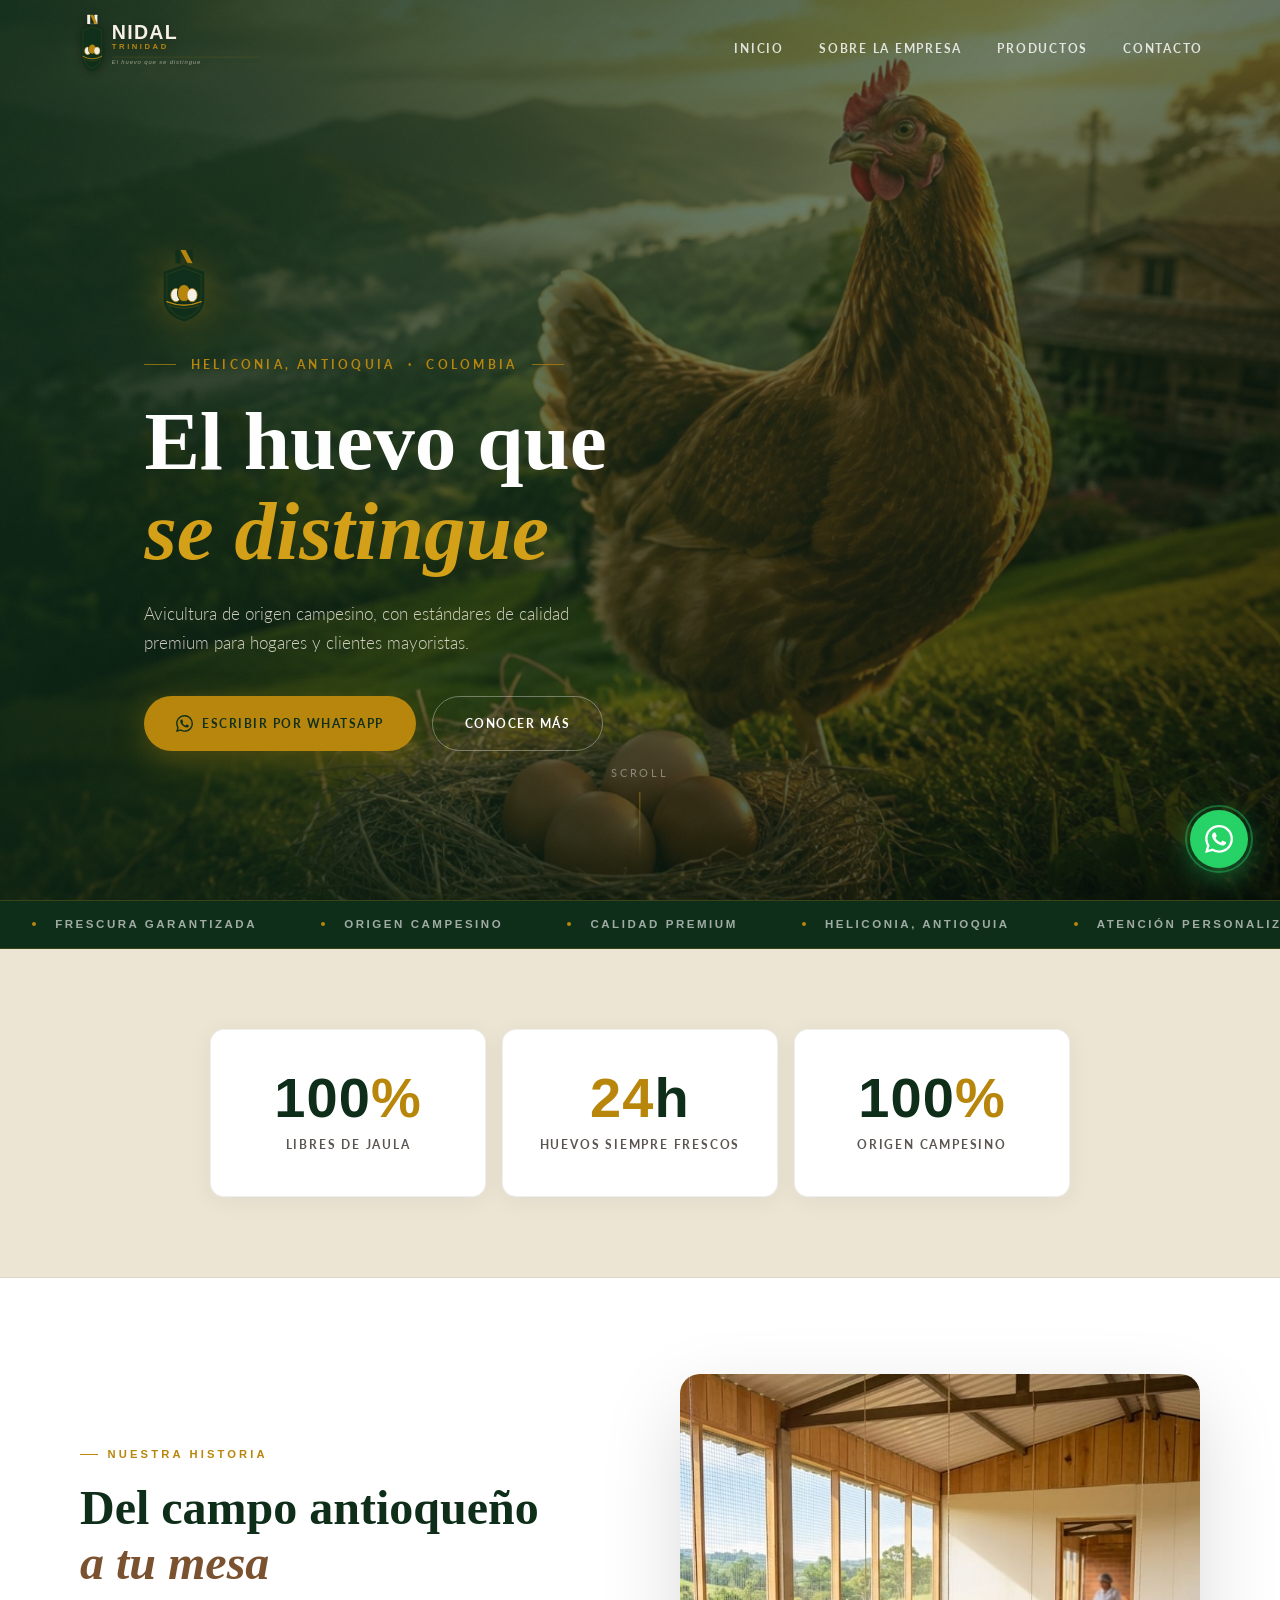
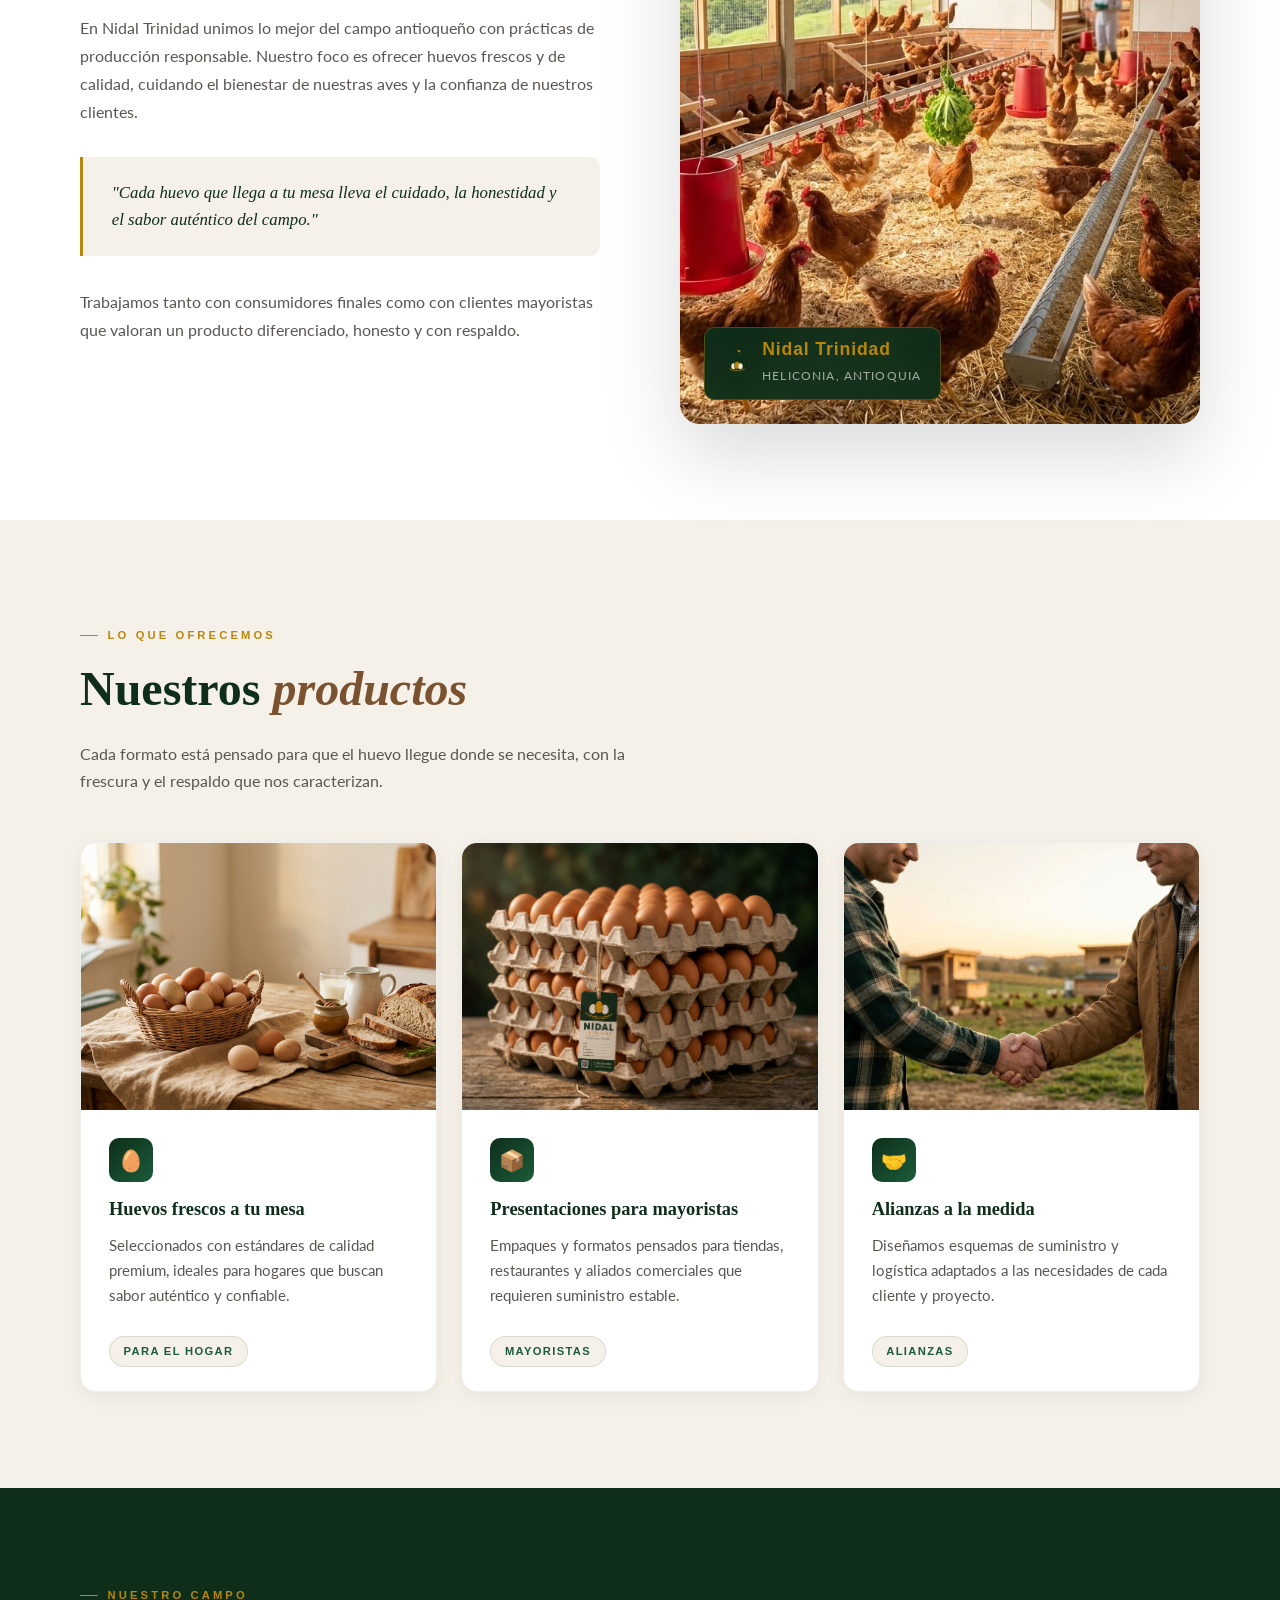
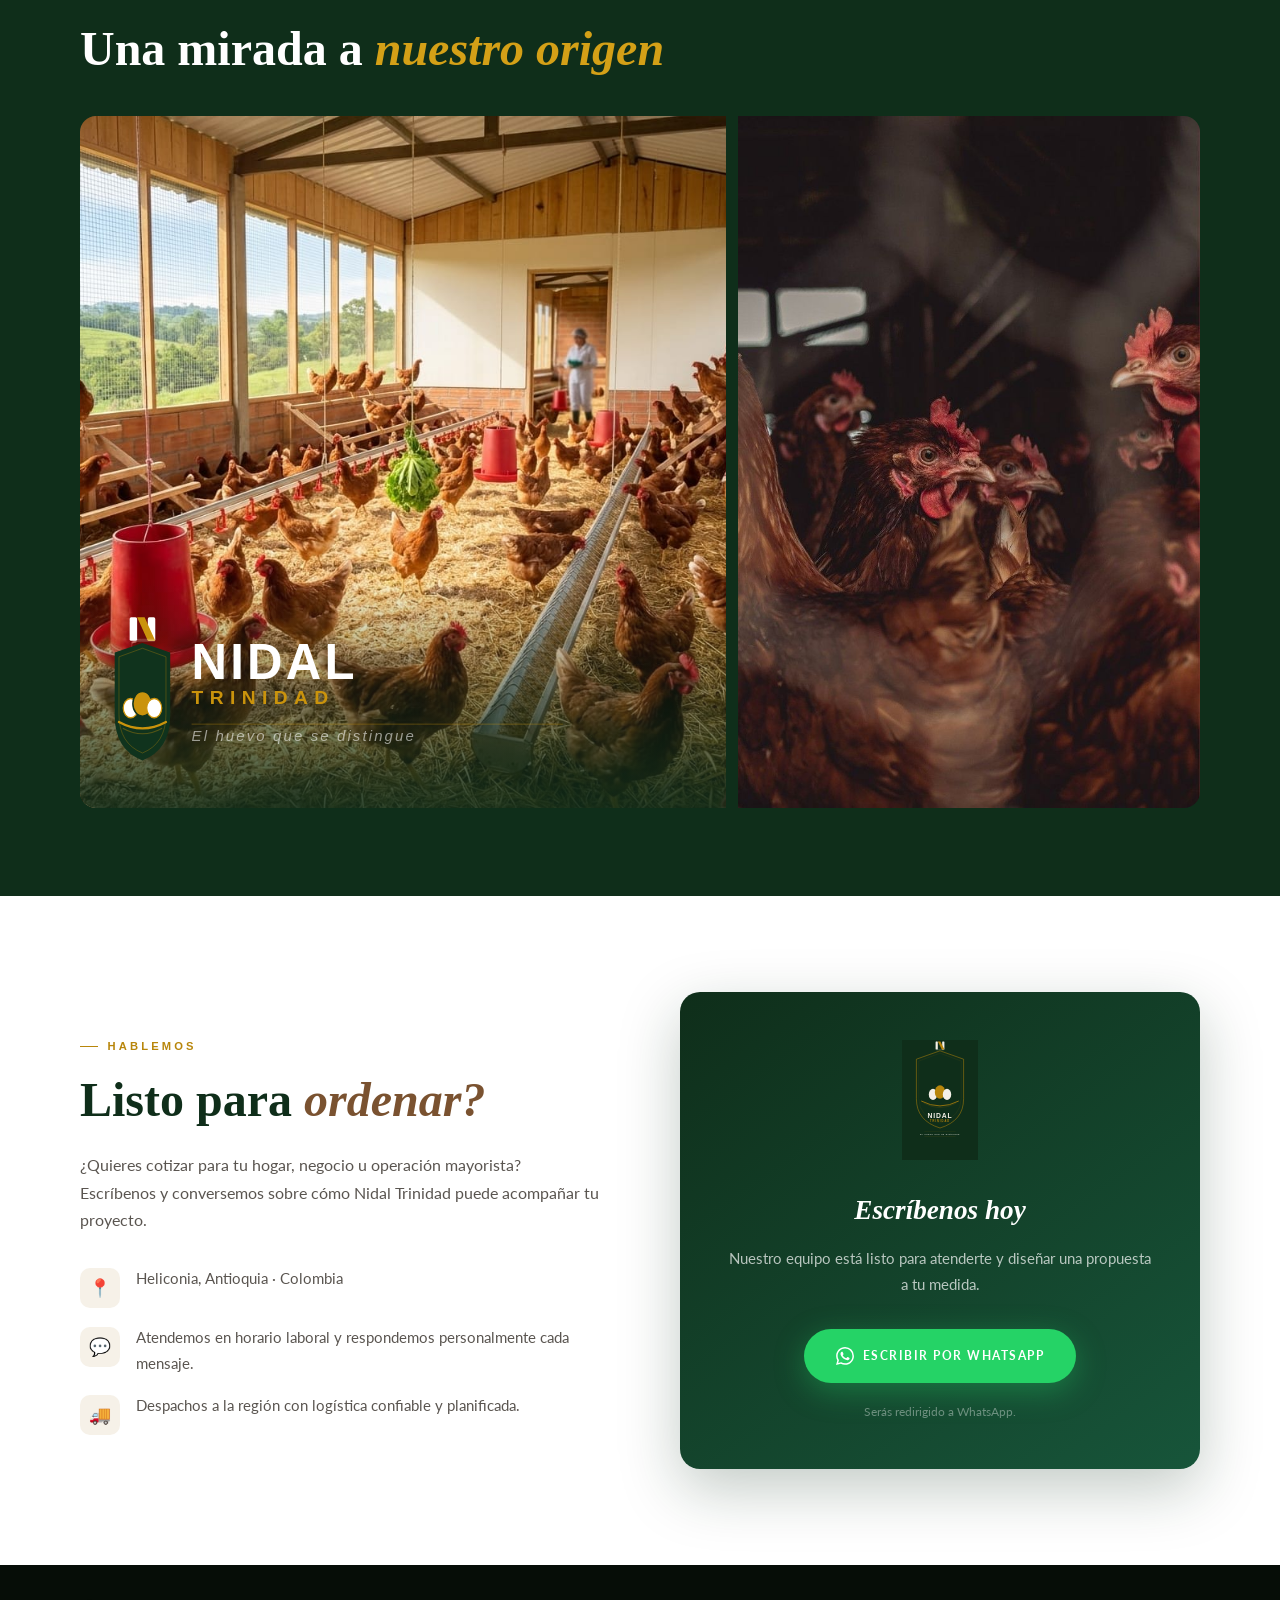
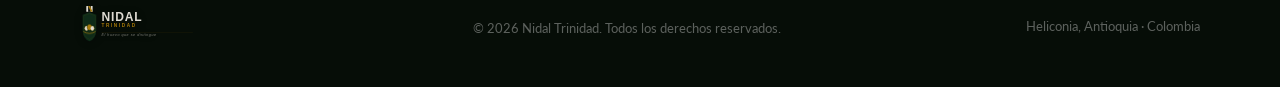
==== commit 07005da1: "Update index.html" ====
--- a/index.html
+++ b/index.html
@@ -89,7 +89,7 @@
       <div class="stat-label">Libres de jaula</div>
     </div>
     <div class="stat-item reveal reveal-d2">
-      <div class="stat-number"><span class="num" data-target="240"></span>h</div>
+      <div class="stat-number"><span class="num" data-target="24"></span>h</div>
       <div class="stat-label">Huevos siempre frescos</div>
     </div>
     <div class="stat-item reveal reveal-d3">
@@ -137,7 +137,7 @@
           <img src="images/Huevos-frescos-a-tu-mesa.jpg" alt="Huevos frescos para el hogar - Nidal Trinidad" loading="lazy" width="600" height="450">
         </div>
         <div class="card-body">
-          <div class="card-icon"></div>
+          <div class="card-icon">🥚</div>
           <h3>Huevos frescos a tu mesa</h3>
           <p>Seleccionados con estándares de calidad premium, ideales para hogares que buscan sabor auténtico y confiable.</p>
         </div>
@@ -150,7 +150,7 @@
           <img src="images/presentacion.jpg" alt="Huevos en presentación mayorista - Nidal Trinidad" loading="lazy" width="600" height="450">
         </div>
         <div class="card-body">
-          <div class="card-icon"></div>
+          <div class="card-icon">📦</div>
           <h3>Presentaciones para mayoristas</h3>
           <p>Empaques y formatos pensados para tiendas, restaurantes y aliados comerciales que requieren suministro estable.</p>
         </div>
@@ -163,7 +163,7 @@
           <img src="images/alianzas-a-la-medida.jpg" alt="Alianzas comerciales - Nidal Trinidad" loading="lazy" width="600" height="450">
         </div>
         <div class="card-body">
-          <div class="card-icon"></div>
+          <div class="card-icon">🤝</div>
           <h3>Alianzas a la medida</h3>
           <p>Diseñamos esquemas de suministro y logística adaptados a las necesidades de cada cliente y proyecto.</p>
         </div>
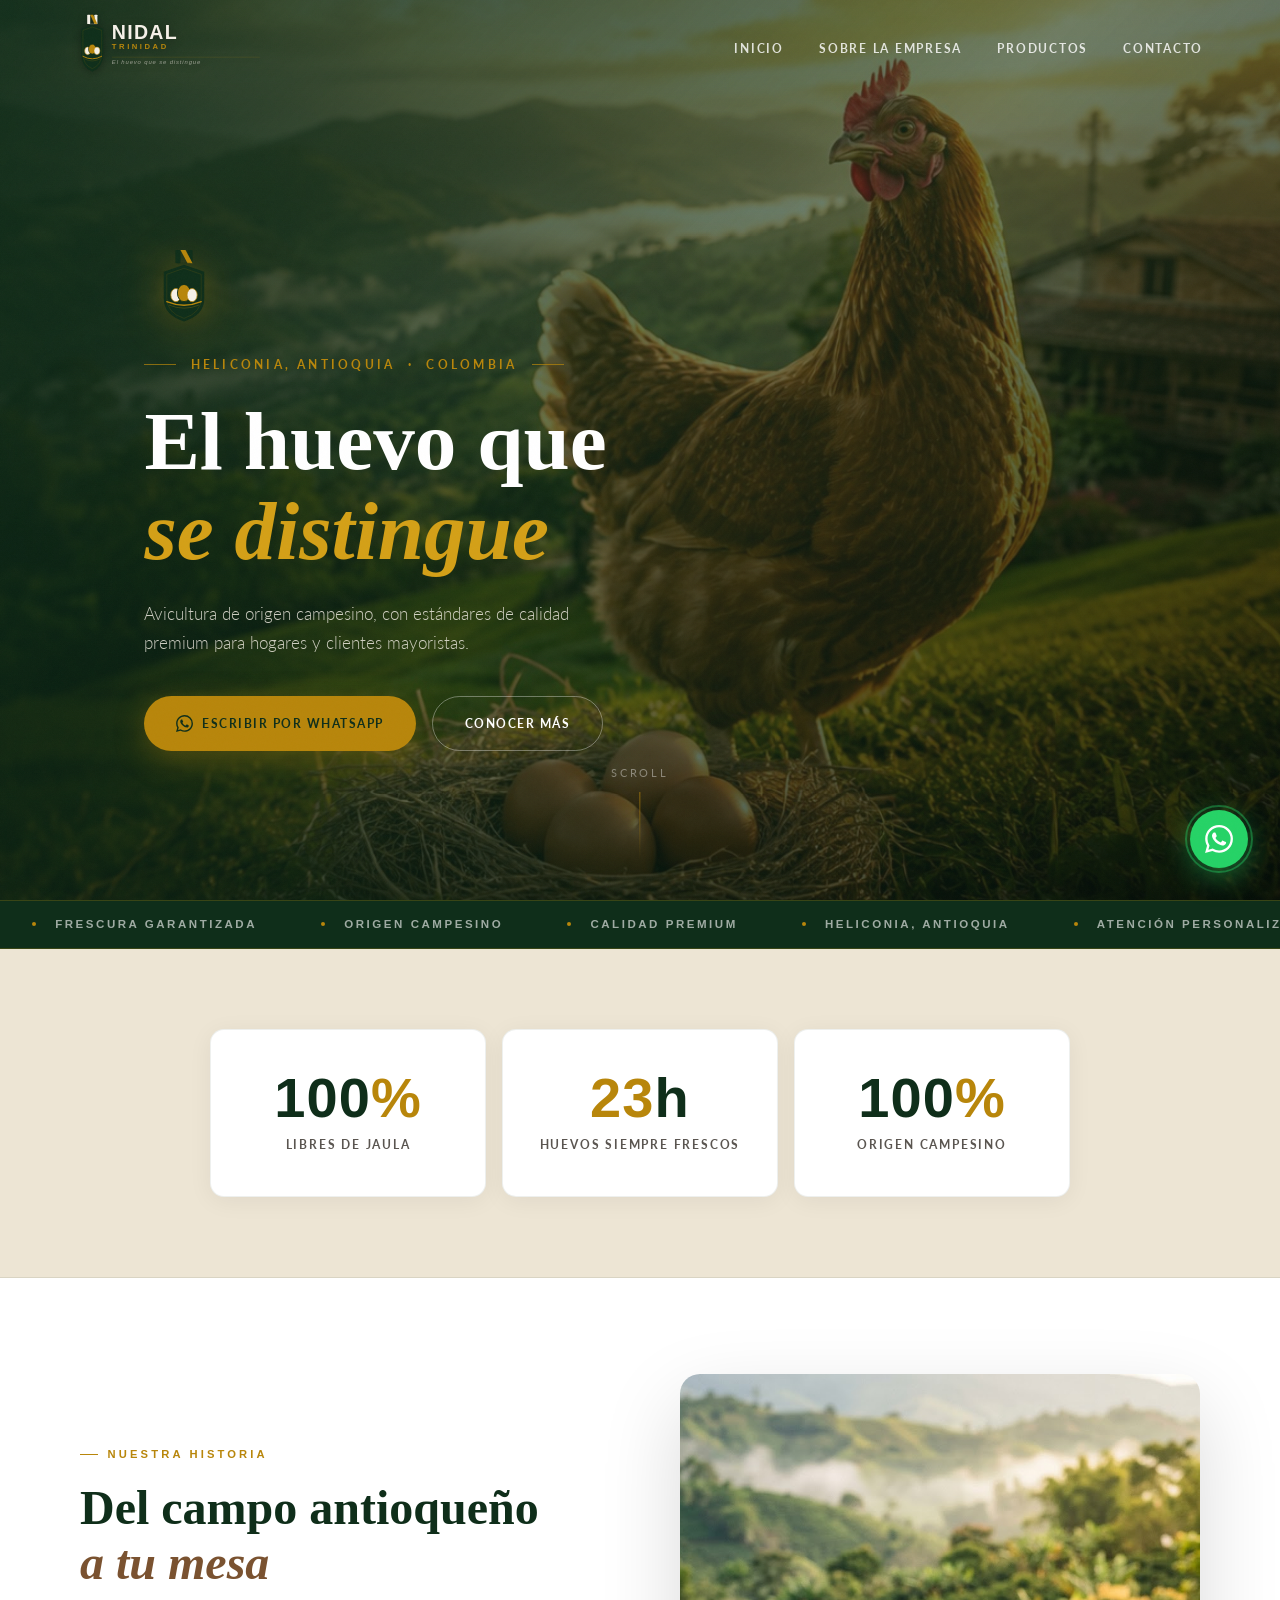
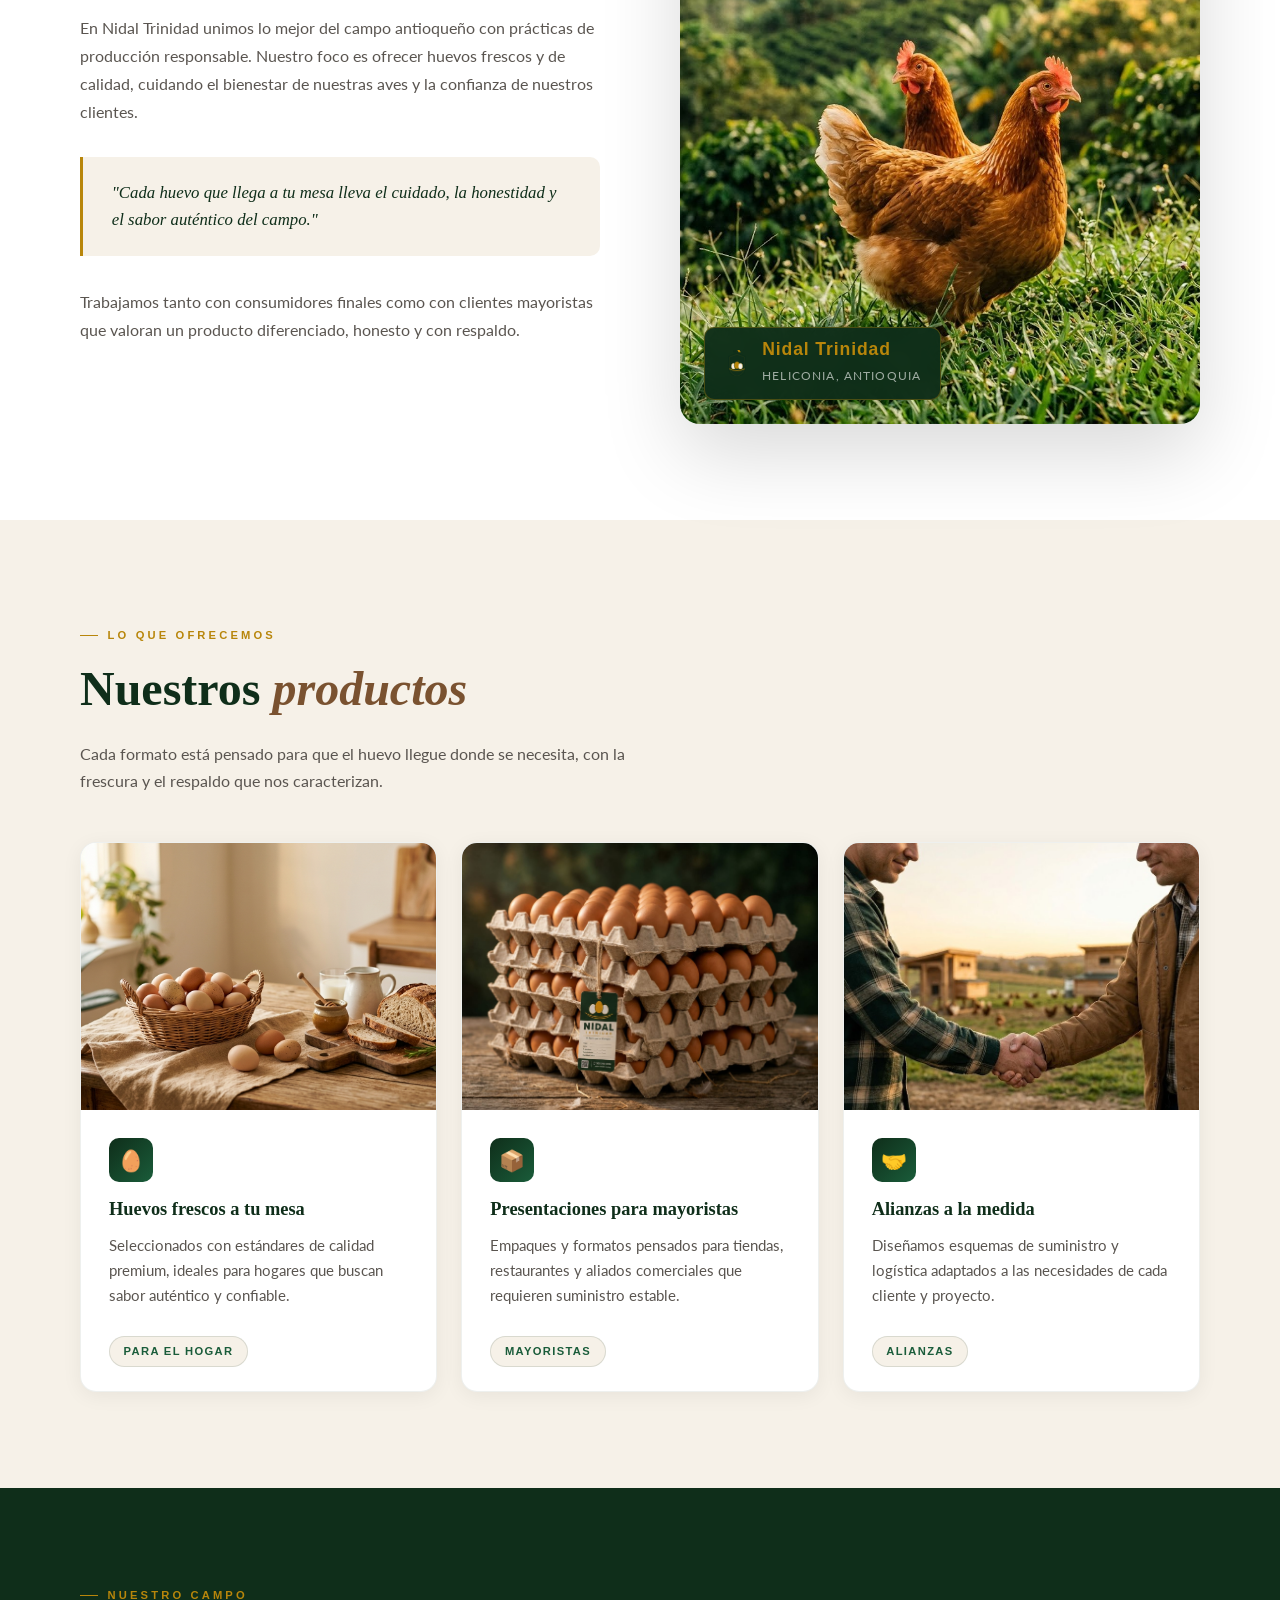
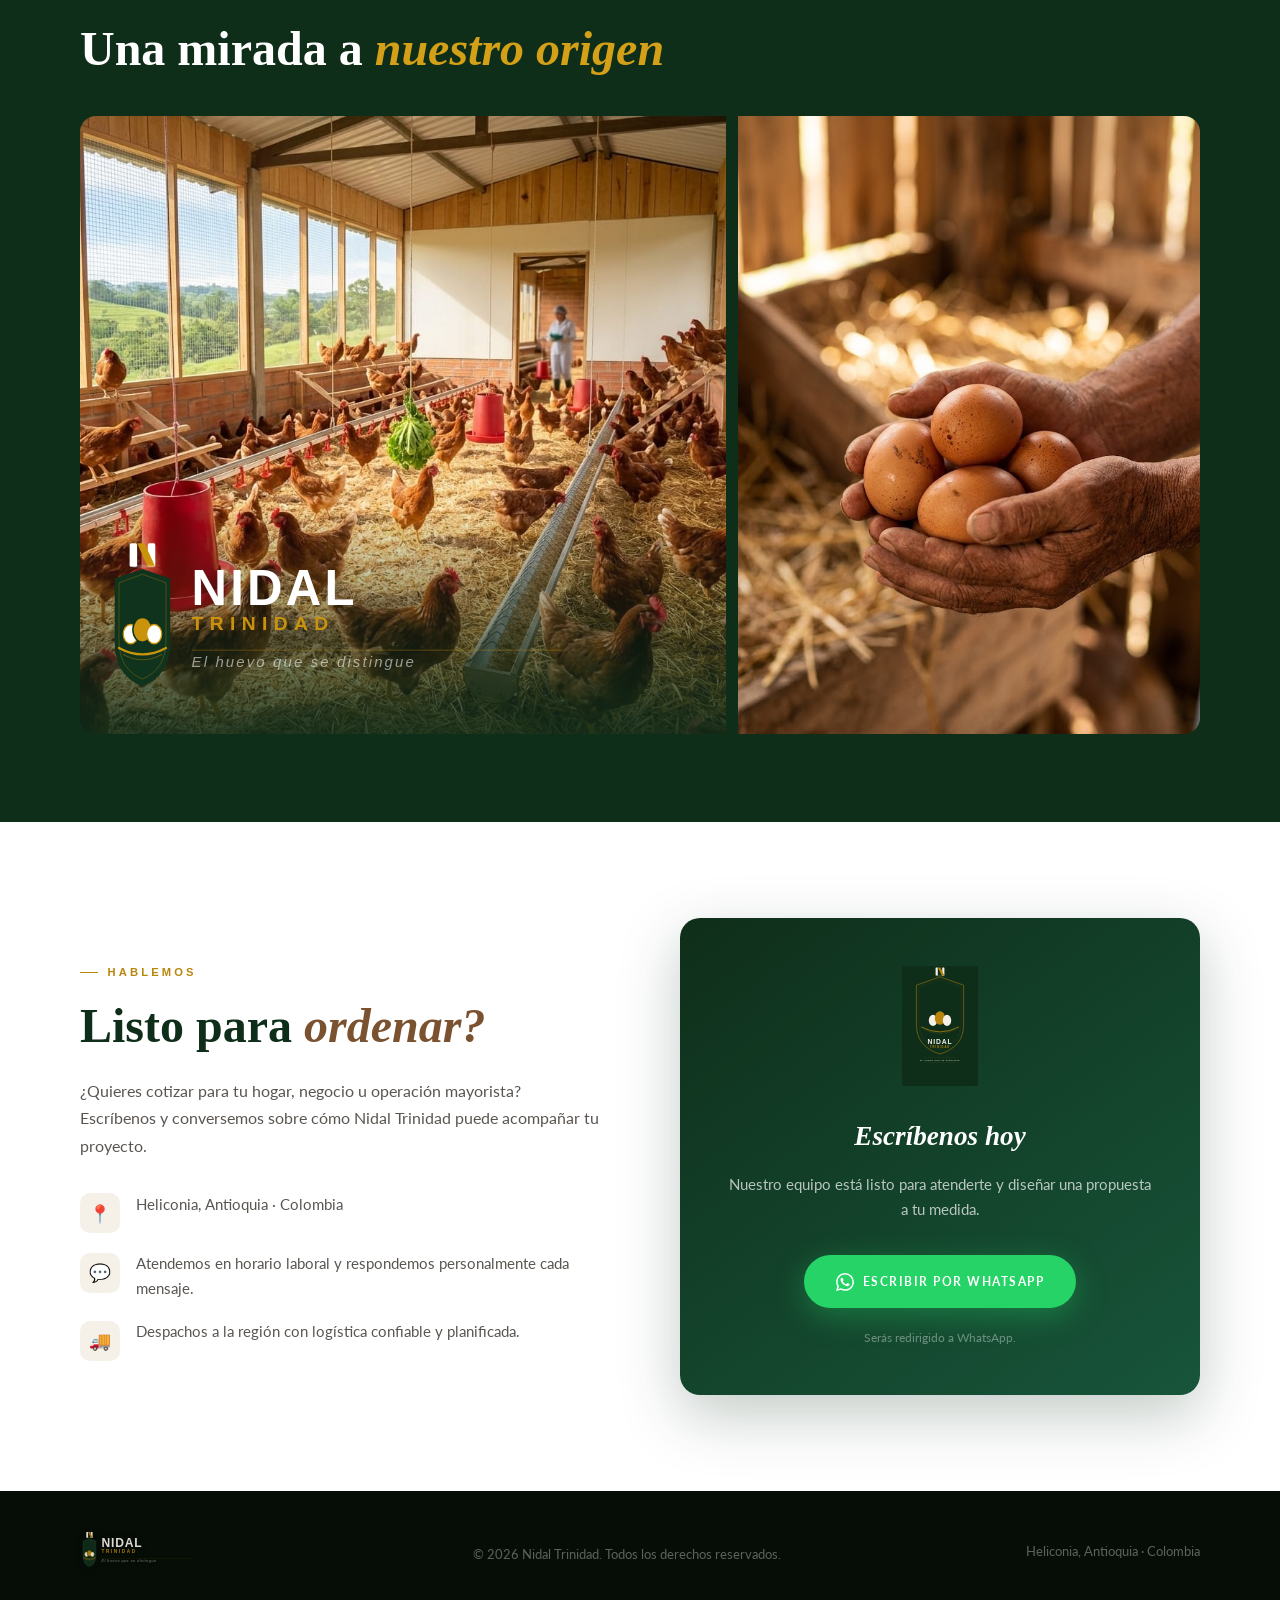
==== commit 63fd73c5: "Update index.html" ====
--- a/index.html
+++ b/index.html
@@ -113,7 +113,7 @@
     </div>
 
     <div class="sobre-img reveal reveal-d2">
-      <img src="images/granja.jpg" alt="Granja Nidal Trinidad - Heliconia, Antioquia" loading="lazy" width="800" height="1000">
+      <img src="images/dosgallinas.jpg" alt="Granja Nidal Trinidad - Heliconia, Antioquia" loading="lazy" width="800" height="1000">
       <div class="sobre-badge">
         <img src="images/logo-icono.svg" alt="" aria-hidden="true" class="badge-icon" width="26" height="26">
         <div>
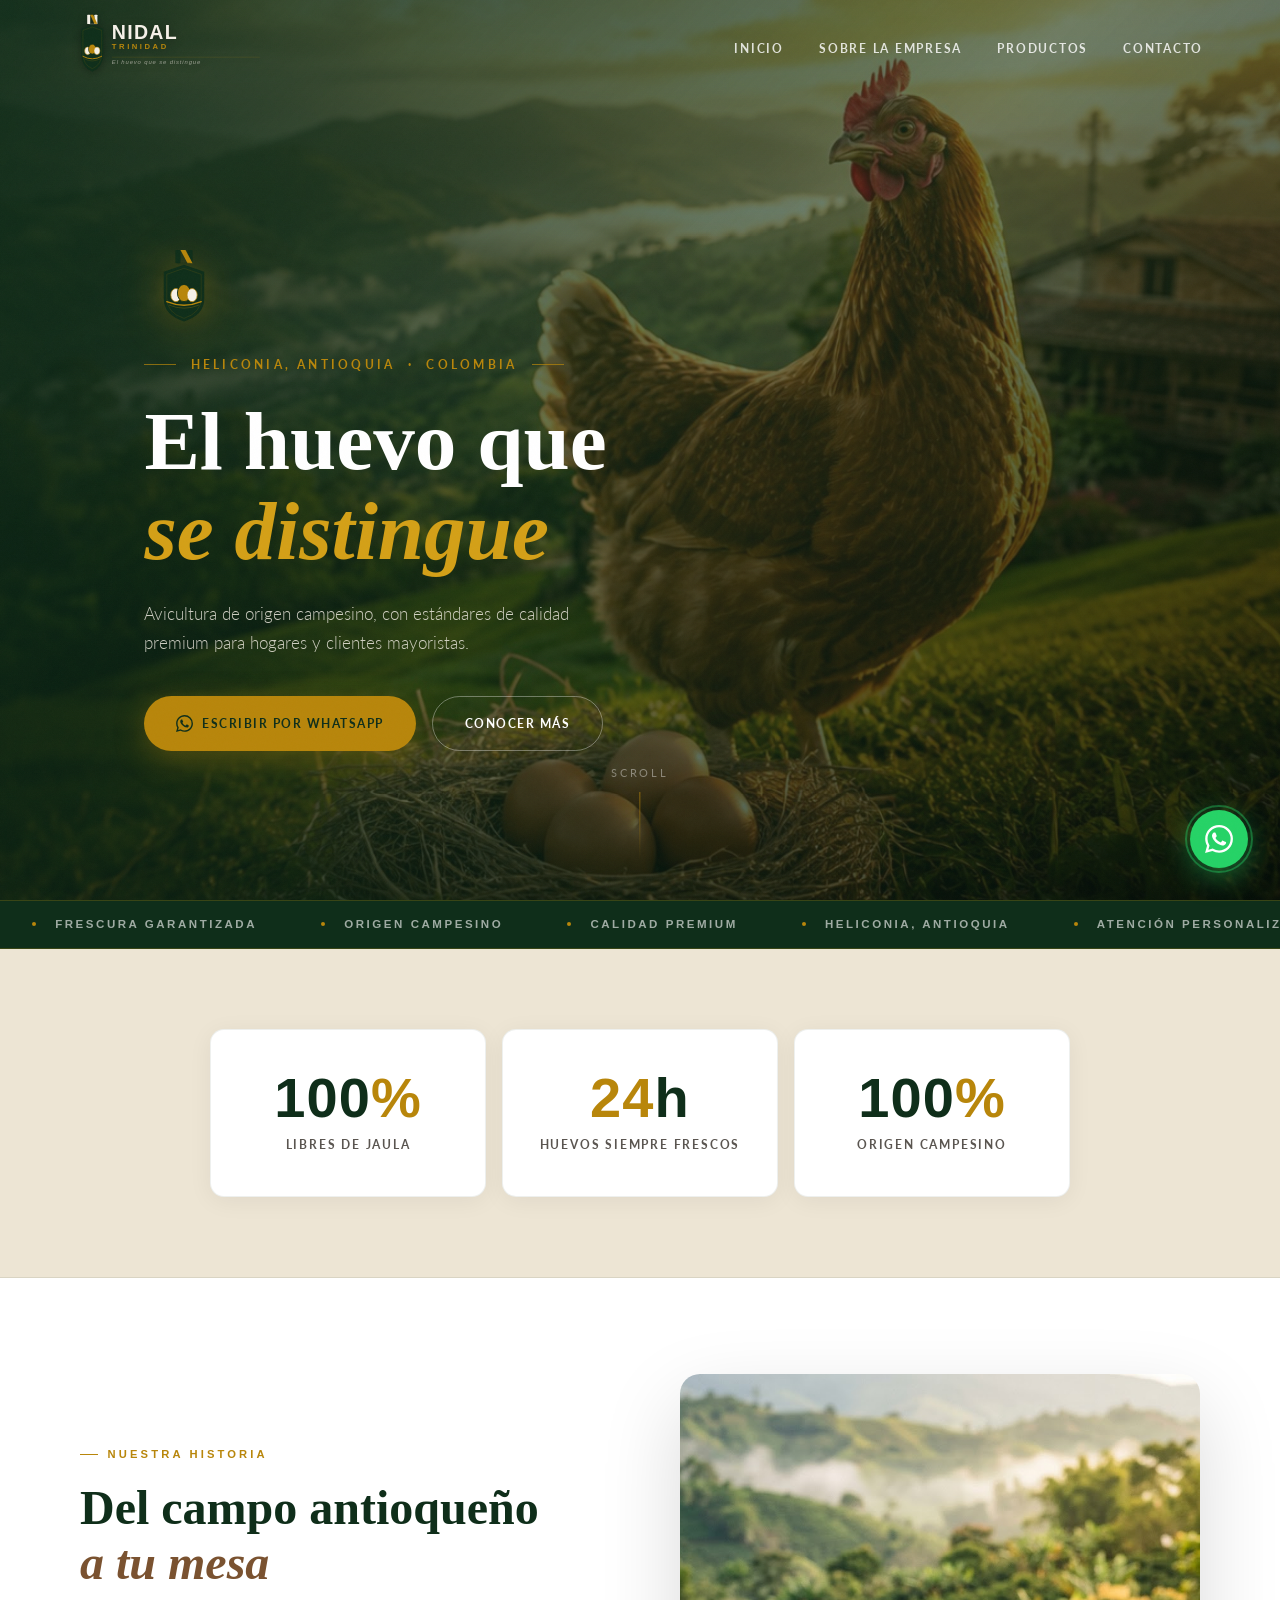
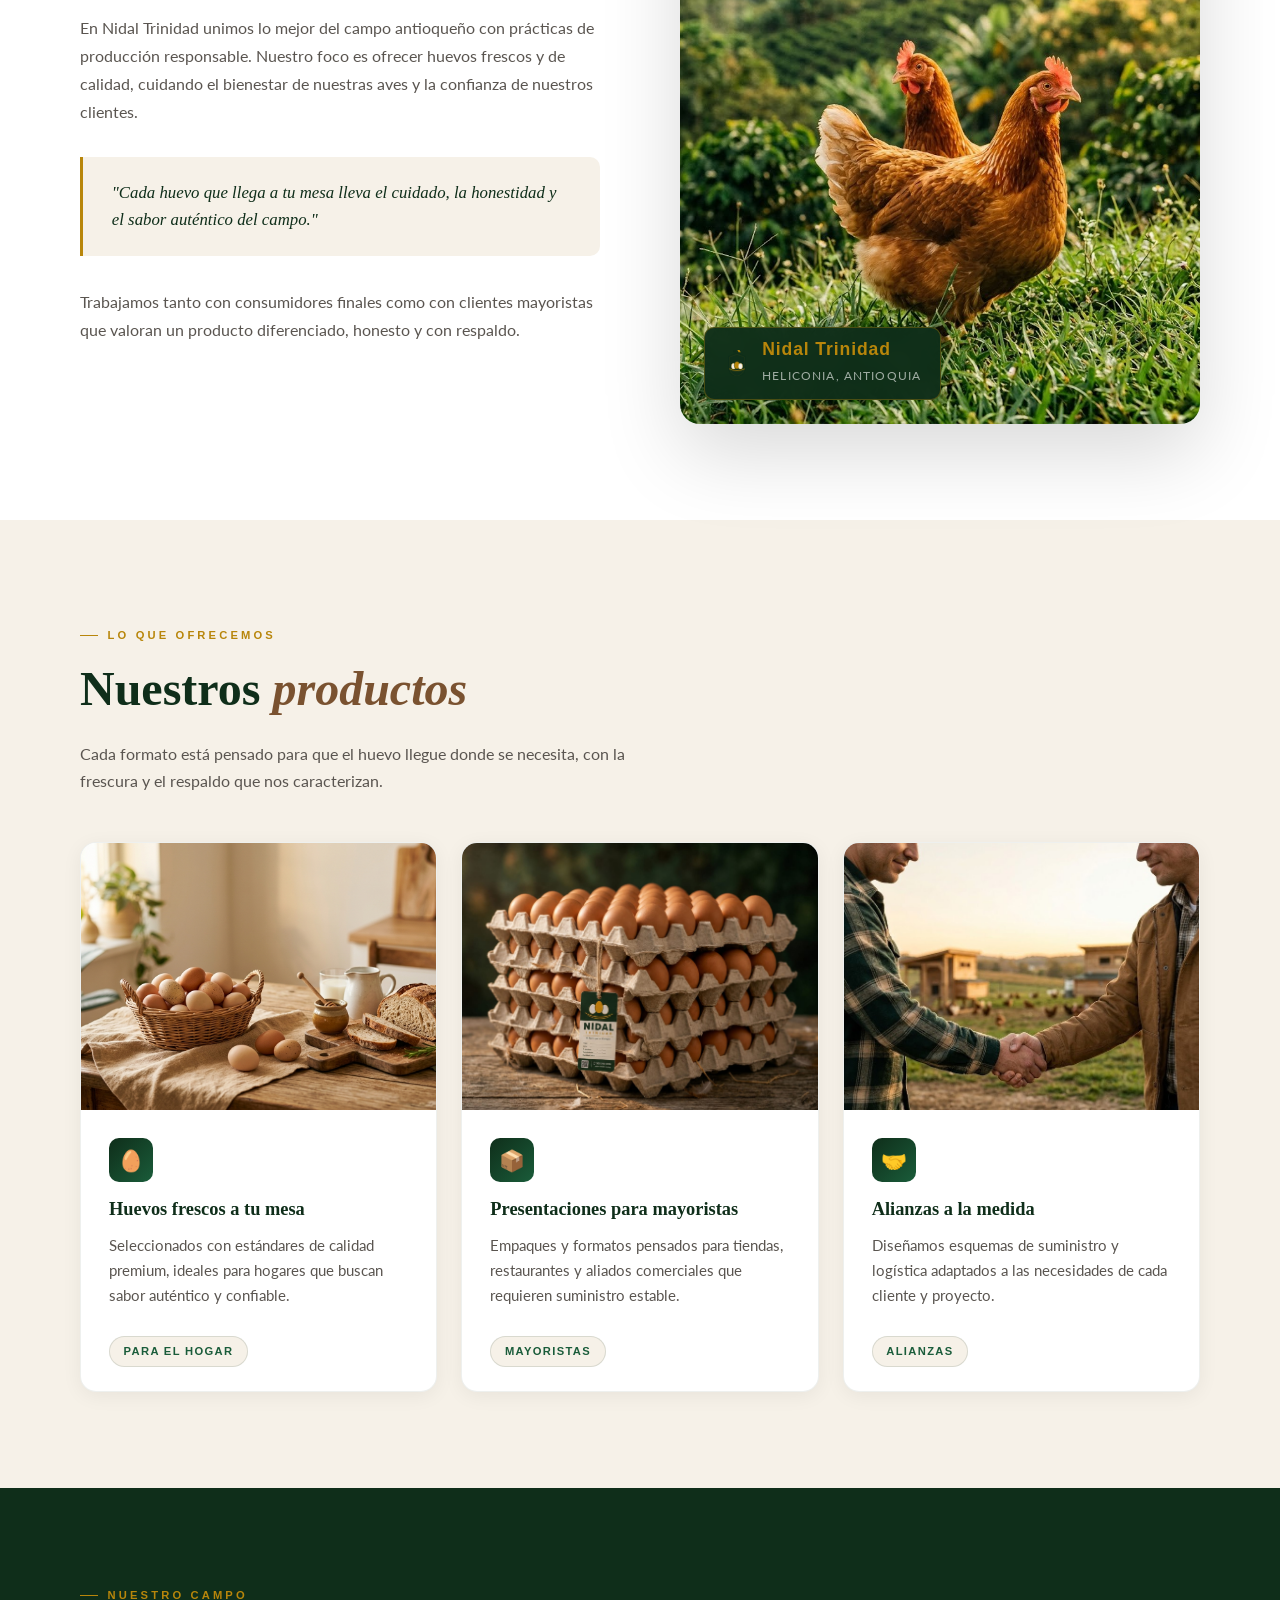
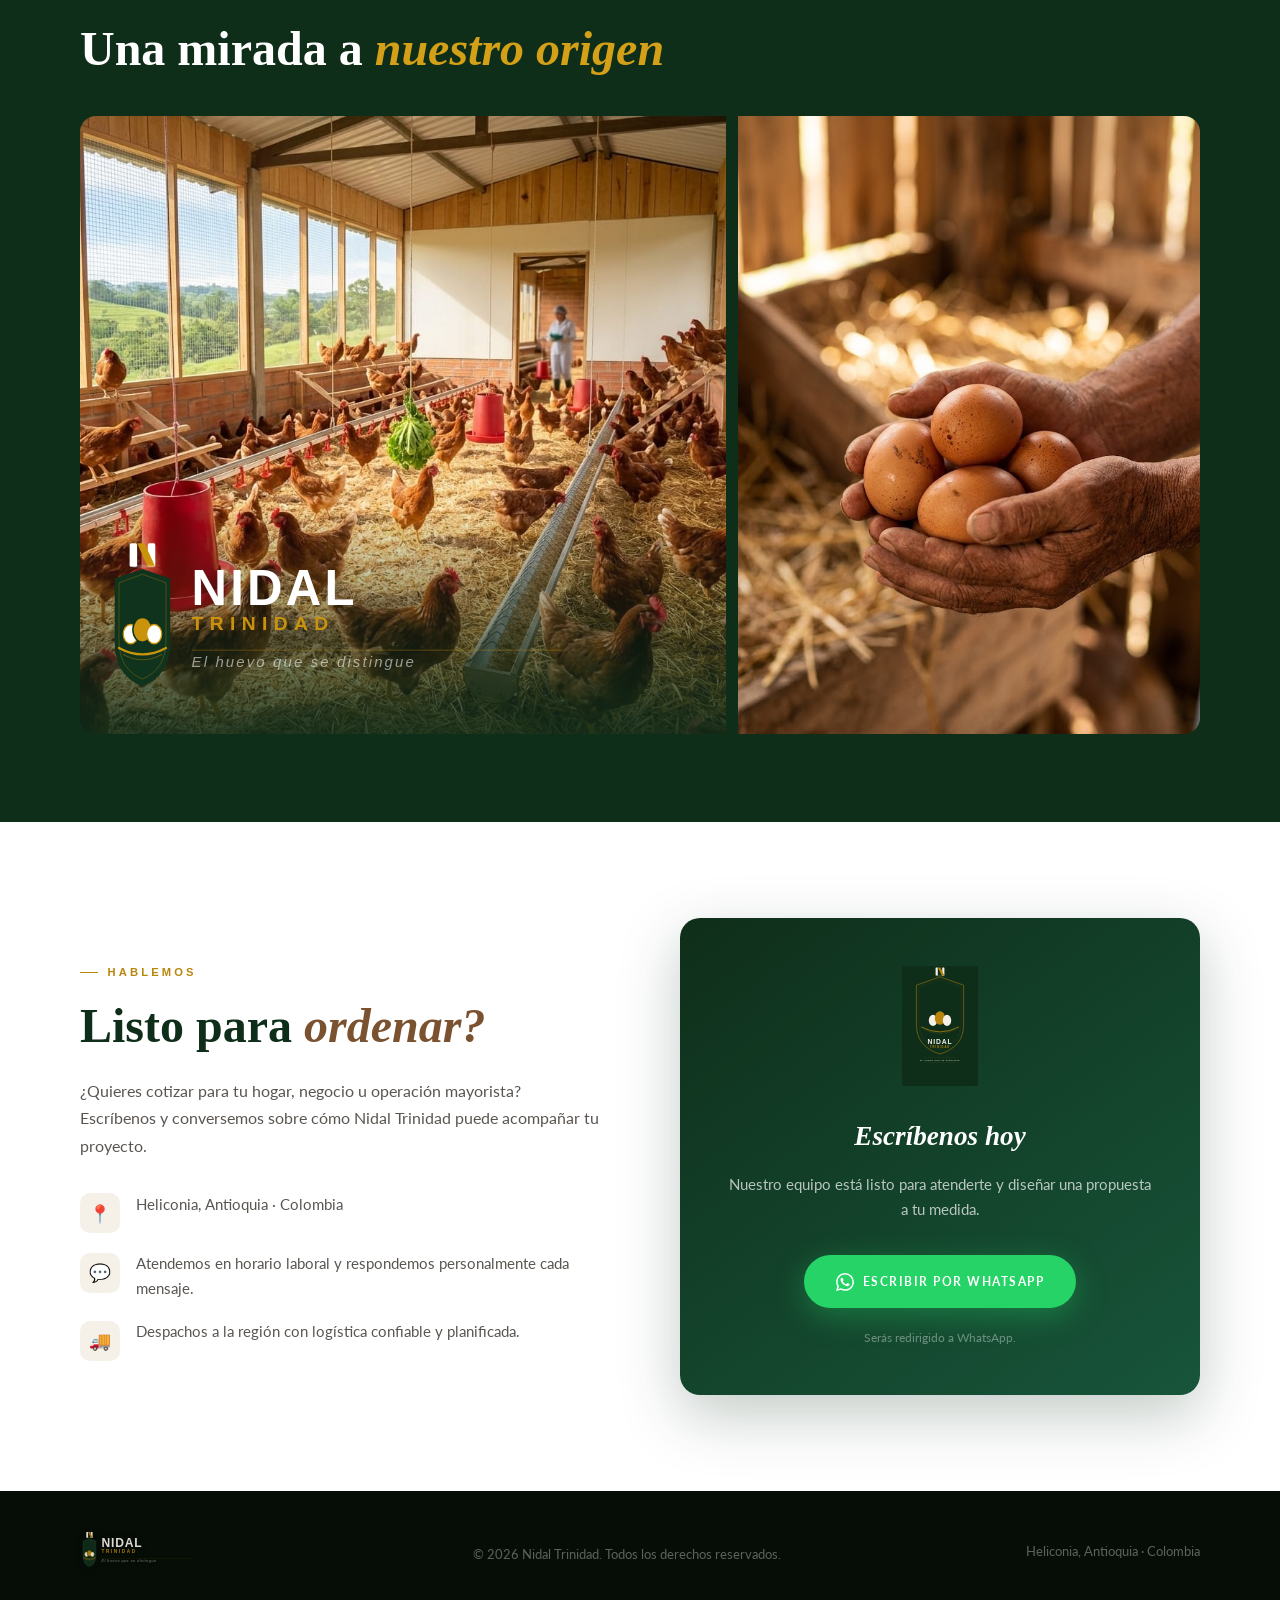
==== commit ceb8046f: "Update index.html" ====
--- a/index.html
+++ b/index.html
@@ -257,10 +257,14 @@
 
   // PARALLAX HERO
   const heroBg = document.getElementById('heroBg');
-  window.addEventListener('scroll', () => {
-    if (window.scrollY < window.innerHeight * 1.2)
-      heroBg.style.transform = `scale(1.1) translateY(${window.scrollY * 0.22}px)`;
-  }, { passive: true });
+window.addEventListener('scroll', () => {
+    if (window.scrollY < window.innerHeight * 1.2) {
+        if (window.innerWidth > 640)
+            heroBg.style.transform = `scale(1.1) translateY(${window.scrollY * 0.22}px)`;
+        else
+            heroBg.style.transform = 'scale(1)';
+    }
+}, { passive: true });
 
   // MOBILE MENU
   const hamburger = document.getElementById('hamburger');
--- a/styles.css
+++ b/styles.css
@@ -1021,5 +1021,27 @@
   .footer-loc { order: 3; }
 
   .hero-actions { flex-direction: column; align-items: flex-start; }
-  .contacto-card-inner { padding: 2rem; }
-}
+  .contacto-card-inner { padding: 2rem; 
+   }
+
+  .hero-bg {
+  transform: scale(1) !important;
+  background-position: center top !important;
+  background-attachment: scroll !important;
+}
+
+  .sobre-badge {
+  position: relative;
+  bottom: auto;
+  left: auto;
+  margin-top: 1rem;
+  border-radius: 10px;
+  width: 100%;
+  max-width: 100%;
+  box-sizing: border-box;
+}
+
+.sobre-img {
+  overflow: visible; }
+}
+
